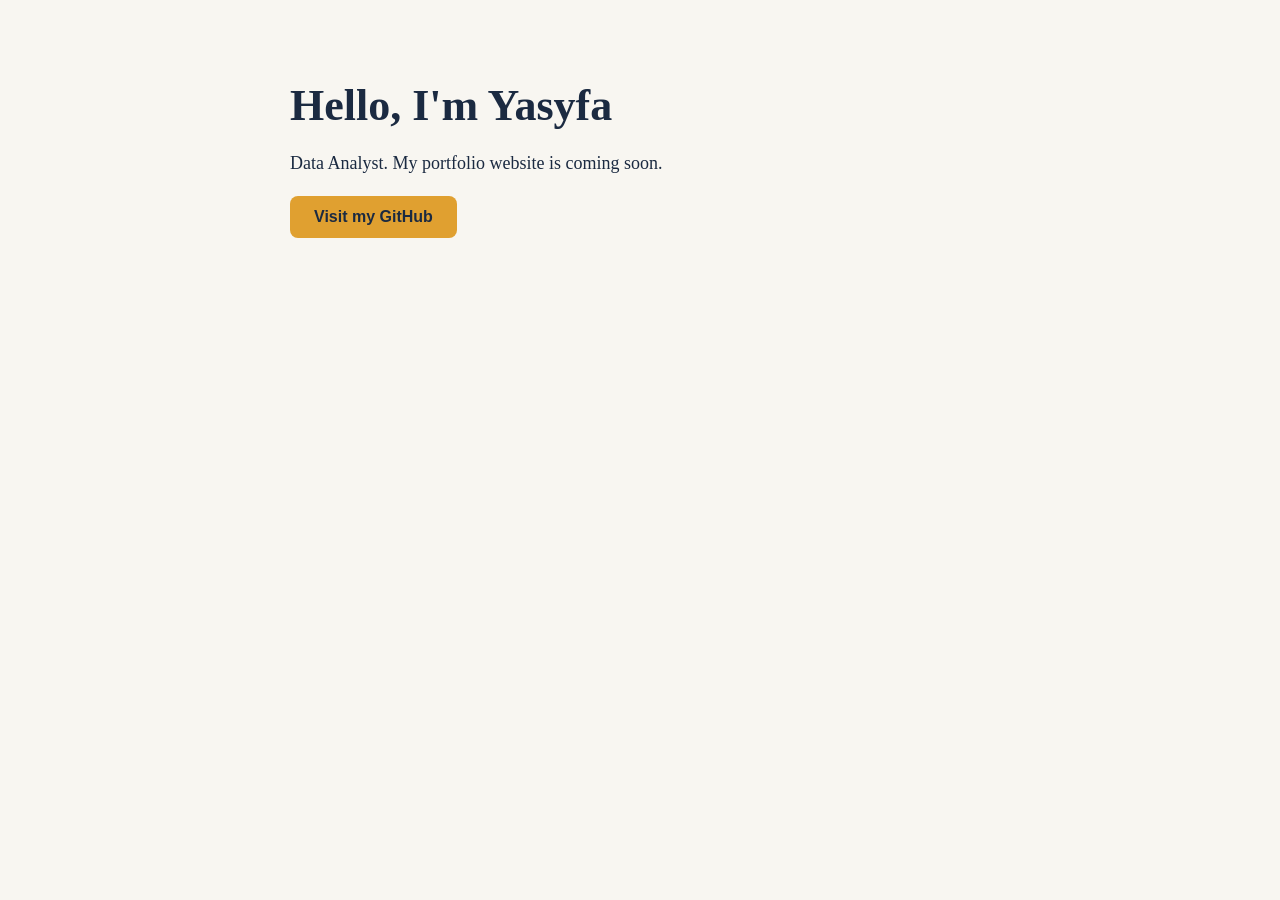
==== index.html @ 82aeed69 "Link style.css to index.html" ====
<!DOCTYPE html>
<html lang="en">
<head>
  <meta charset="UTF-8">
  <meta name="viewport" content="width=device-width, initial-scale=1.0">
  <title>Yasyfa Maisun Majidah | Data Analyst</title>
    <link rel="stylesheet" href="style.css">
</head>
<body>
  <h1>Hello, I'm Yasyfa</h1>
  <p>Data Analyst. My portfolio website is coming soon.</p>
  <a href="https://github.com/yasyfa-maisun">Visit my GitHub</a>
</body>
</html>
---- style.css ----
/* Teks di antara tanda ini adalah komentar: catatan yang tidak dibaca browser */

body {
  background-color: #F8F6F1;   /* latar putih gading */
  color: #1B2A41;              /* teks navy */
  font-family: Georgia, serif; /* jenis huruf sementara */
  max-width: 700px;            /* lebar maksimal isi */
  margin: 80px auto;           /* jarak atas 80px, posisi di tengah */
  padding: 0 24px;             /* jarak kiri-kanan, penting di HP */
}

h1 {
  font-size: 44px;
  margin-bottom: 8px;
}

p {
  font-size: 18px;
  line-height: 1.6;            /* jarak antarbaris agar nyaman dibaca */
}

a {
  display: inline-block;
  background-color: #E0A030;   /* tombol amber */
  color: #1B2A41;
  padding: 12px 24px;
  border-radius: 8px;          /* sudut membulat */
  text-decoration: none;       /* menghapus garis bawah link */
  font-family: Arial, sans-serif;
  font-weight: bold;
}
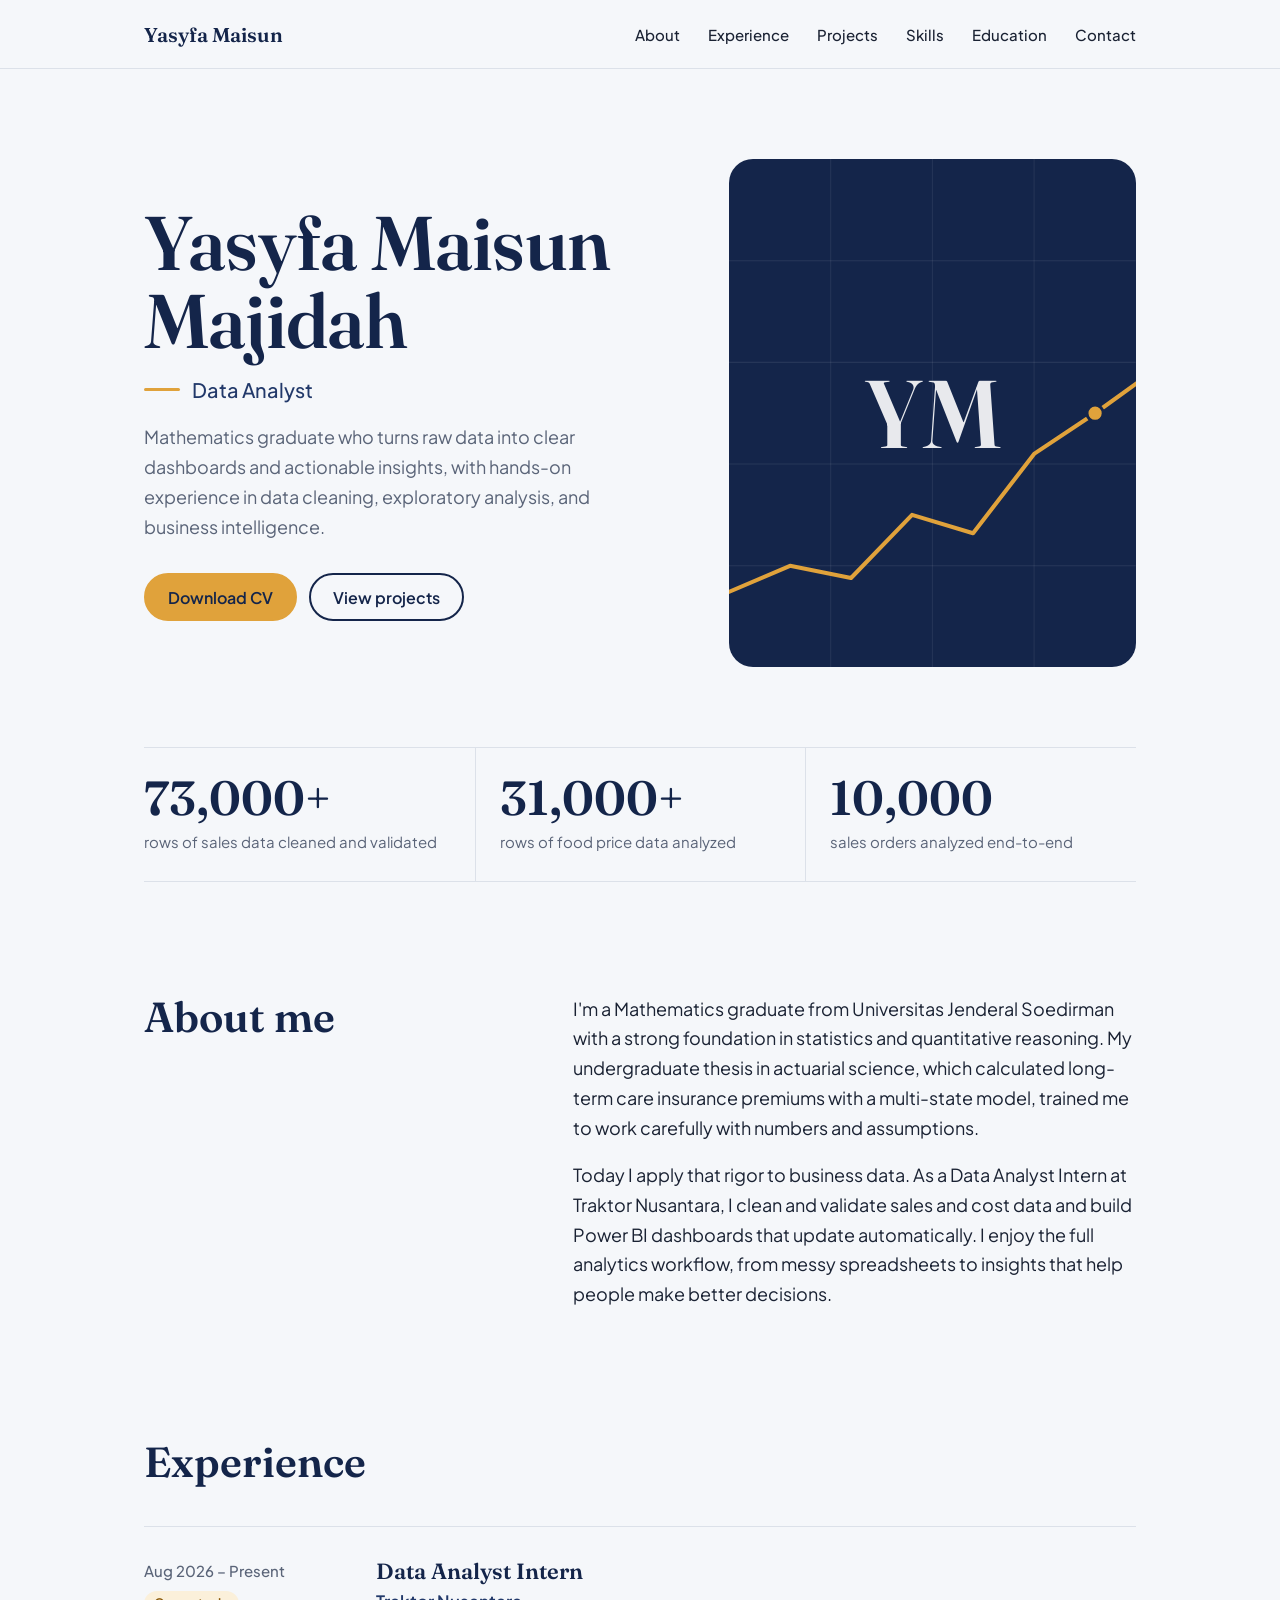
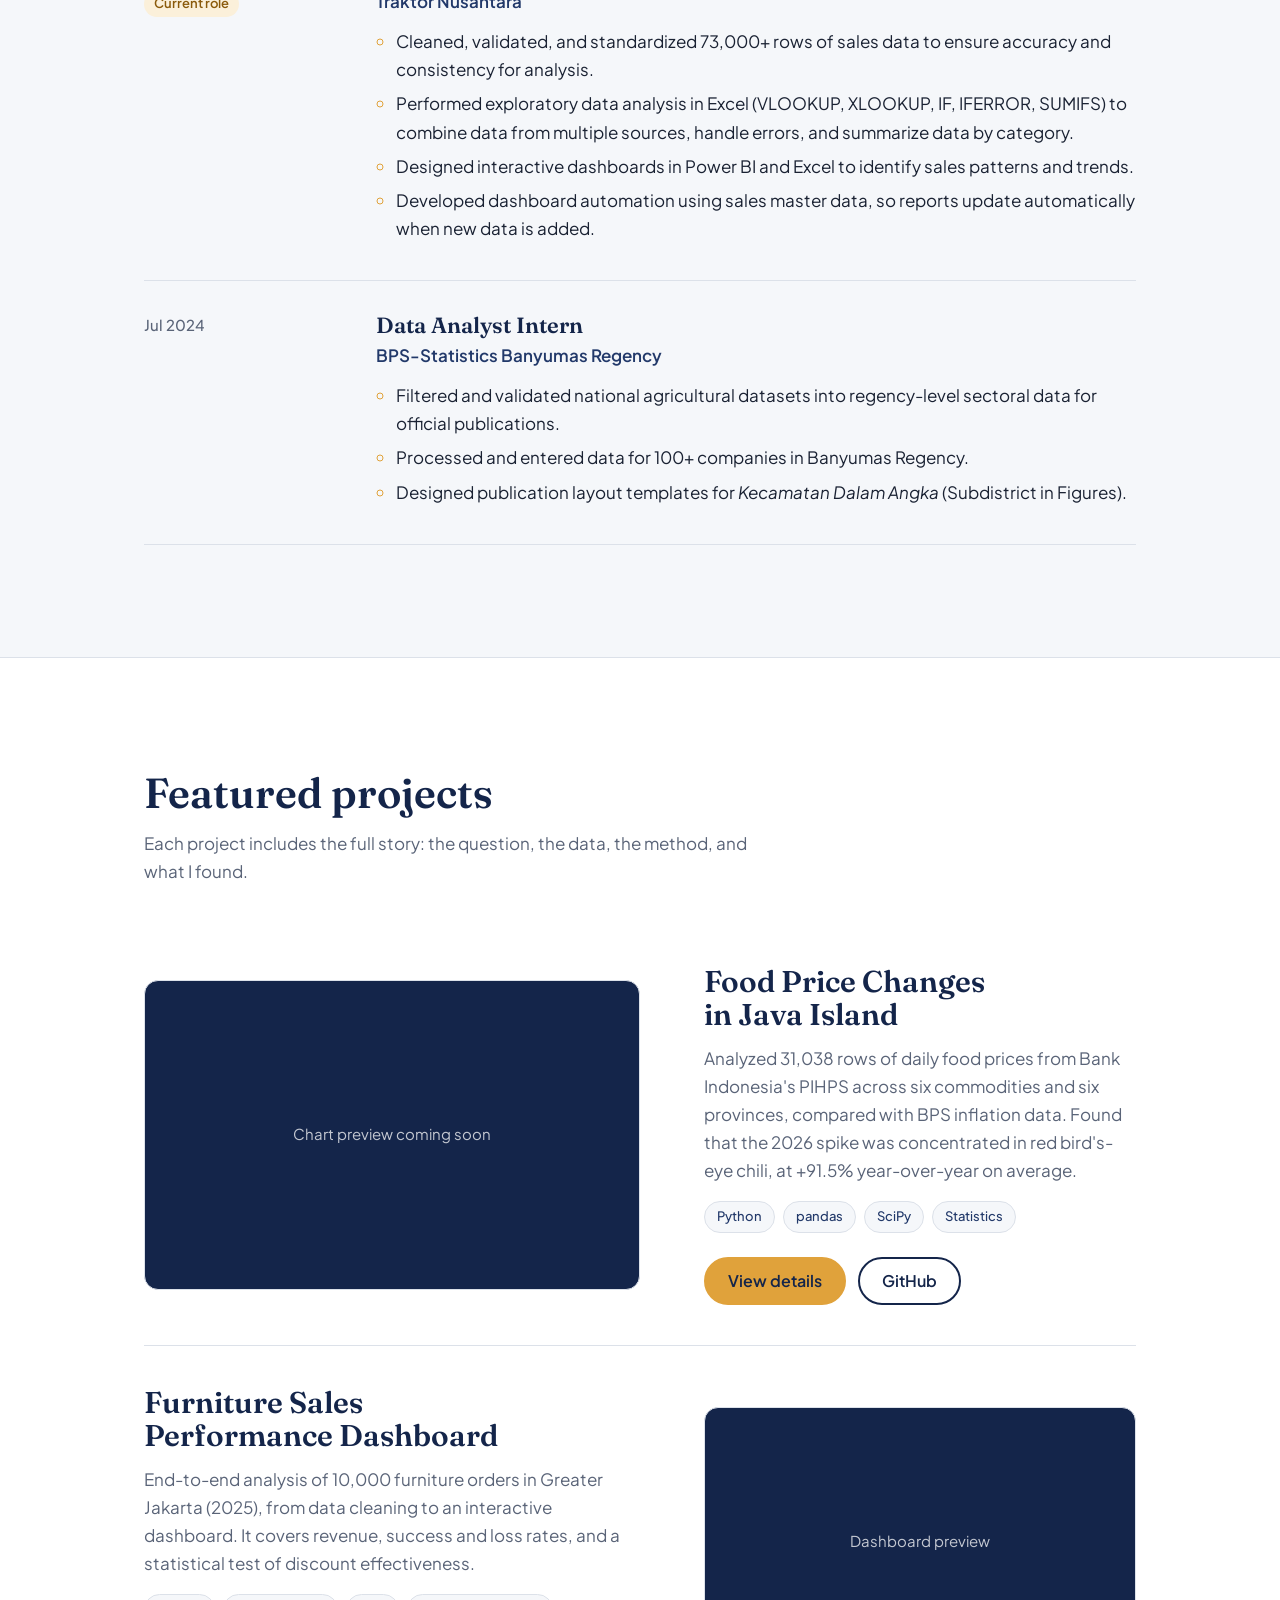
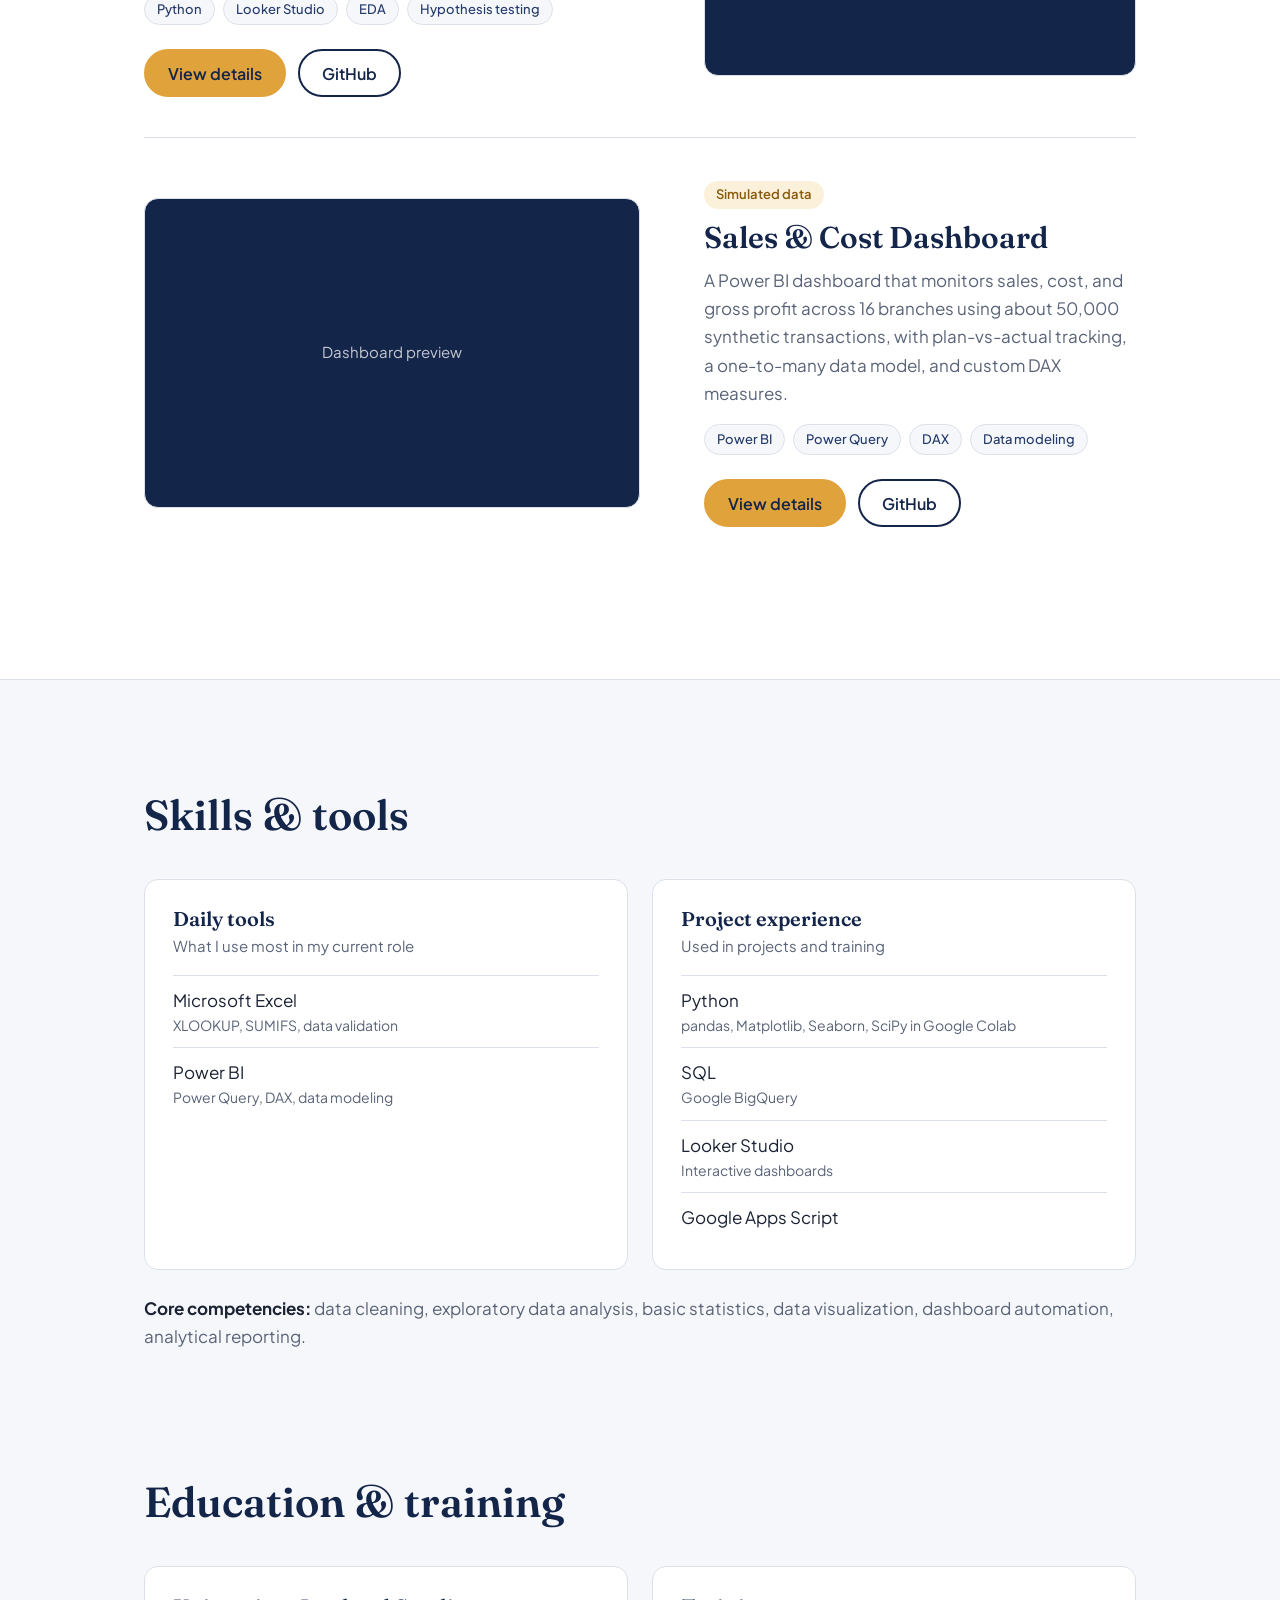
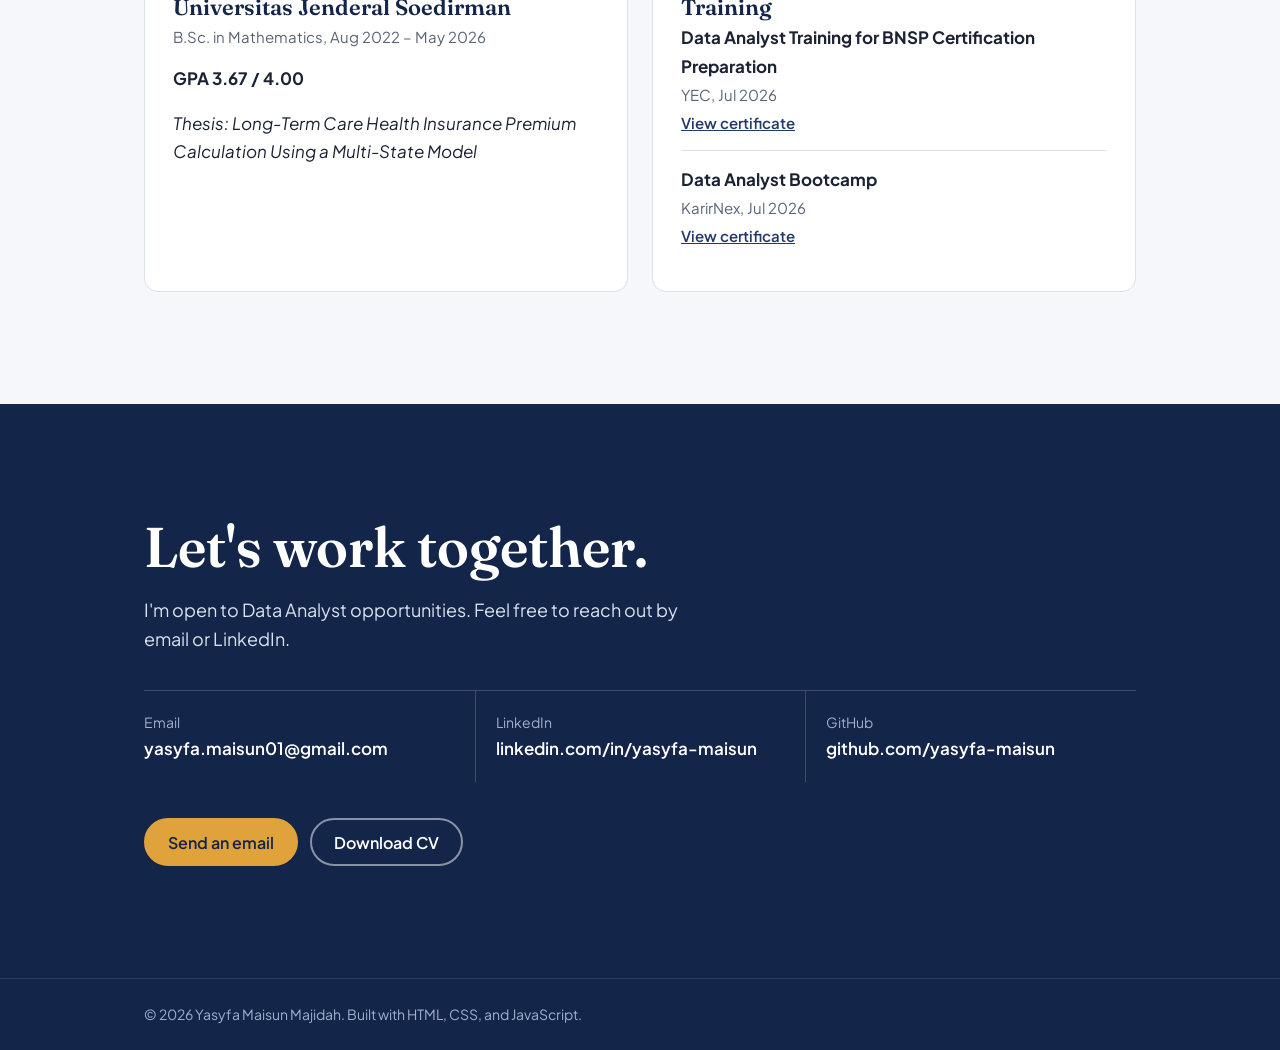
==== commit 5e41c791: "Add files via upload" ====
--- a/index.html
+++ b/index.html
@@ -4,11 +4,260 @@
   <meta charset="UTF-8">
   <meta name="viewport" content="width=device-width, initial-scale=1.0">
   <title>Yasyfa Maisun Majidah | Data Analyst</title>
-    <link rel="stylesheet" href="style.css">
+  <meta name="description" content="Portfolio of Yasyfa Maisun Majidah, a Data Analyst with a Mathematics background. Power BI, Excel, Python, SQL and Looker Studio projects.">
+  <link rel="preconnect" href="https://fonts.googleapis.com">
+  <link rel="preconnect" href="https://fonts.gstatic.com" crossorigin>
+  <link href="https://fonts.googleapis.com/css2?family=Fraunces:opsz,wght@9..144,500;9..144,600&family=Plus+Jakarta+Sans:wght@400;500;600;700&display=swap" rel="stylesheet">
+  <link rel="stylesheet" href="style.css">
 </head>
 <body>
-  <h1>Hello, I'm Yasyfa</h1>
-  <p>Data Analyst. My portfolio website is coming soon.</p>
-  <a href="https://github.com/yasyfa-maisun">Visit my GitHub</a>
+
+  <!-- ===== NAVIGASI ===== -->
+  <header class="nav">
+    <div class="wrap">
+      <a class="brand" href="#top">Yasyfa Maisun</a>
+      <button class="nav-toggle" aria-label="Open menu" aria-expanded="false" aria-controls="menu">
+        <span></span><span></span><span></span>
+      </button>
+      <ul class="nav-links" id="menu">
+        <li><a href="#about">About</a></li>
+        <li><a href="#experience">Experience</a></li>
+        <li><a href="#projects">Projects</a></li>
+        <li><a href="#skills">Skills</a></li>
+        <li><a href="#education">Education</a></li>
+        <li><a href="#contact">Contact</a></li>
+      </ul>
+    </div>
+  </header>
+
+  <main id="top">
+
+    <!-- ===== HERO ===== -->
+    <section class="hero">
+      <div class="wrap">
+        <div class="hero-grid">
+          <div class="hero-text">
+            <h1>Yasyfa Maisun Majidah</h1>
+            <p class="role">Data Analyst</p>
+            <p class="intro">Mathematics graduate who turns raw data into clear dashboards and actionable insights, with hands-on experience in data cleaning, exploratory analysis, and business intelligence.</p>
+            <div class="btn-row">
+              <!-- UBAH: nama file CV harus sama persis dengan file di folder assets -->
+              <a class="btn btn-primary" href="assets/CV_Yasyfa_Maisun_Majidah.pdf" target="_blank" rel="noopener">Download CV</a>
+              <a class="btn btn-ghost" href="#projects">View projects</a>
+            </div>
+          </div>
+
+          <!-- Panel foto. UBAH: taruh fotomu di assets/photo.jpg -->
+          <div class="portrait" id="portrait">
+            <svg class="grid-bg" viewBox="0 0 400 500" preserveAspectRatio="none" aria-hidden="true">
+              <g stroke="rgba(255,255,255,.08)" stroke-width="1">
+                <line x1="0" y1="100" x2="400" y2="100"/><line x1="0" y1="200" x2="400" y2="200"/>
+                <line x1="0" y1="300" x2="400" y2="300"/><line x1="0" y1="400" x2="400" y2="400"/>
+                <line x1="100" y1="0" x2="100" y2="500"/><line x1="200" y1="0" x2="200" y2="500"/>
+                <line x1="300" y1="0" x2="300" y2="500"/>
+              </g>
+            </svg>
+            <span class="monogram" aria-hidden="true">YM</span>
+            <img src="assets/photo.jpg" alt="Portrait of Yasyfa Maisun Majidah">
+            <svg class="chart-line" viewBox="0 0 400 500" preserveAspectRatio="none" aria-hidden="true">
+              <path d="M-10 430 L60 400 L120 412 L180 350 L240 368 L300 290 L360 250 L410 214" fill="none" stroke="#E0A23B" stroke-width="4" stroke-linejoin="round" stroke-linecap="round"/>
+              <circle cx="360" cy="250" r="8" fill="#E0A23B" stroke="#14254A" stroke-width="3"/>
+            </svg>
+          </div>
+        </div>
+
+        <!-- Angka utama -->
+        <div class="stats">
+          <div class="stat"><strong>73,000+</strong><span>rows of sales data cleaned and validated</span></div>
+          <div class="stat"><strong>31,000+</strong><span>rows of food price data analyzed</span></div>
+          <div class="stat"><strong>10,000</strong><span>sales orders analyzed end-to-end</span></div>
+        </div>
+      </div>
+    </section>
+
+    <!-- ===== ABOUT ===== -->
+    <section class="section" id="about">
+      <div class="wrap split">
+        <h2>About me</h2>
+        <div class="about-text">
+          <p>I'm a Mathematics graduate from Universitas Jenderal Soedirman with a strong foundation in statistics and quantitative reasoning. My undergraduate thesis in actuarial science, which calculated long-term care insurance premiums with a multi-state model, trained me to work carefully with numbers and assumptions.</p>
+          <p>Today I apply that rigor to business data. As a Data Analyst Intern at Traktor Nusantara, I clean and validate sales and cost data and build Power BI dashboards that update automatically. I enjoy the full analytics workflow, from messy spreadsheets to insights that help people make better decisions.</p>
+        </div>
+      </div>
+    </section>
+
+    <!-- ===== EXPERIENCE ===== -->
+    <section class="section" id="experience" style="padding-top:0">
+      <div class="wrap">
+        <div class="section-head"><h2>Experience</h2></div>
+        <ol class="timeline">
+          <li class="job">
+            <div class="when">Aug 2026 – Present<br><span class="now">Current role</span></div>
+            <div>
+              <h3>Data Analyst Intern</h3>
+              <p class="org">Traktor Nusantara</p>
+              <ul>
+                <li>Cleaned, validated, and standardized 73,000+ rows of sales data to ensure accuracy and consistency for analysis.</li>
+                <li>Performed exploratory data analysis in Excel (VLOOKUP, XLOOKUP, IF, IFERROR, SUMIFS) to combine data from multiple sources, handle errors, and summarize data by category.</li>
+                <li>Designed interactive dashboards in Power BI and Excel to identify sales patterns and trends.</li>
+                <li>Developed dashboard automation using sales master data, so reports update automatically when new data is added.</li>
+              </ul>
+            </div>
+          </li>
+          <li class="job">
+            <div class="when">Jul 2024</div>
+            <div>
+              <h3>Data Analyst Intern</h3>
+              <p class="org">BPS-Statistics Banyumas Regency</p>
+              <ul>
+                <li>Filtered and validated national agricultural datasets into regency-level sectoral data for official publications.</li>
+                <li>Processed and entered data for 100+ companies in Banyumas Regency.</li>
+                <li>Designed publication layout templates for <em>Kecamatan Dalam Angka</em> (Subdistrict in Figures).</li>
+              </ul>
+            </div>
+          </li>
+        </ol>
+      </div>
+    </section>
+
+    <!-- ===== PROJECTS ===== -->
+    <section class="section projects-band" id="projects">
+      <div class="wrap">
+        <div class="section-head">
+          <h2>Featured projects</h2>
+          <p>Each project includes the full story: the question, the data, the method, and what I found.</p>
+        </div>
+
+        <!-- Proyek 1 -->
+        <article class="project">
+          <!-- UBAH: simpan grafik dari Colab sebagai assets/pangan-chart-1.png -->
+          <a class="shot" href="projects/harga-pangan.html" data-label="Chart preview coming soon">
+            <img src="assets/pangan-chart-1.png" alt="Chart of food price changes in Java Island" loading="lazy">
+          </a>
+          <div>
+            <h3>Food Price Changes in Java Island</h3>
+            <p>Analyzed 31,038 rows of daily food prices from Bank Indonesia's PIHPS across six commodities and six provinces, compared with BPS inflation data. Found that the 2026 spike was concentrated in red bird's-eye chili, at +91.5% year-over-year on average.</p>
+            <ul class="tags"><li>Python</li><li>pandas</li><li>SciPy</li><li>Statistics</li></ul>
+            <div class="btn-row">
+              <a class="btn btn-primary" href="projects/harga-pangan.html">View details</a>
+              <a class="btn btn-ghost" href="https://github.com/yasyfa-maisun/analisis-harga-pangan" target="_blank" rel="noopener">GitHub</a>
+            </div>
+          </div>
+        </article>
+
+        <!-- Proyek 2 -->
+        <article class="project">
+          <a class="shot" href="projects/furniture.html" data-label="Dashboard preview">
+            <img src="https://raw.githubusercontent.com/yasyfa-maisun/furniture-sales-dashboard/main/Furniture_Sales_Dashboard.png" alt="Furniture sales dashboard in Looker Studio" loading="lazy">
+          </a>
+          <div>
+            <h3>Furniture Sales Performance Dashboard</h3>
+            <p>End-to-end analysis of 10,000 furniture orders in Greater Jakarta (2025), from data cleaning to an interactive dashboard. It covers revenue, success and loss rates, and a statistical test of discount effectiveness.</p>
+            <ul class="tags"><li>Python</li><li>Looker Studio</li><li>EDA</li><li>Hypothesis testing</li></ul>
+            <div class="btn-row">
+              <a class="btn btn-primary" href="projects/furniture.html">View details</a>
+              <a class="btn btn-ghost" href="https://github.com/yasyfa-maisun/furniture-sales-dashboard" target="_blank" rel="noopener">GitHub</a>
+            </div>
+          </div>
+        </article>
+
+        <!-- Proyek 3 -->
+        <article class="project">
+          <a class="shot" href="projects/powerbi-sales-cost.html" data-label="Dashboard preview">
+            <img src="https://raw.githubusercontent.com/yasyfa-maisun/powerbi-sales-cost-dashboard/main/Dashboard-Sales-Cost.png" alt="Sales and cost dashboard in Power BI" loading="lazy">
+          </a>
+          <div>
+            <span class="badge">Simulated data</span>
+            <h3>Sales &amp; Cost Dashboard</h3>
+            <p>A Power BI dashboard that monitors sales, cost, and gross profit across 16 branches using about 50,000 synthetic transactions, with plan-vs-actual tracking, a one-to-many data model, and custom DAX measures.</p>
+            <ul class="tags"><li>Power BI</li><li>Power Query</li><li>DAX</li><li>Data modeling</li></ul>
+            <div class="btn-row">
+              <a class="btn btn-primary" href="projects/powerbi-sales-cost.html">View details</a>
+              <a class="btn btn-ghost" href="https://github.com/yasyfa-maisun/powerbi-sales-cost-dashboard" target="_blank" rel="noopener">GitHub</a>
+            </div>
+          </div>
+        </article>
+      </div>
+    </section>
+
+    <!-- ===== SKILLS ===== -->
+    <section class="section" id="skills">
+      <div class="wrap">
+        <div class="section-head"><h2>Skills &amp; tools</h2></div>
+        <div class="skills-grid">
+          <div class="skill-group">
+            <h3>Daily tools</h3>
+            <p class="hint">What I use most in my current role</p>
+            <ul class="skill-list">
+              <li>Microsoft Excel<span>XLOOKUP, SUMIFS, data validation</span></li>
+              <li>Power BI<span>Power Query, DAX, data modeling</span></li>
+            </ul>
+          </div>
+          <div class="skill-group">
+            <h3>Project experience</h3>
+            <p class="hint">Used in projects and training</p>
+            <ul class="skill-list">
+              <li>Python<span>pandas, Matplotlib, Seaborn, SciPy in Google Colab</span></li>
+              <li>SQL<span>Google BigQuery</span></li>
+              <li>Looker Studio<span>Interactive dashboards</span></li>
+              <li>Google Apps Script</li>
+            </ul>
+          </div>
+        </div>
+        <p class="core"><strong>Core competencies:</strong> data cleaning, exploratory data analysis, basic statistics, data visualization, dashboard automation, analytical reporting.</p>
+      </div>
+    </section>
+
+    <!-- ===== EDUCATION ===== -->
+    <section class="section" id="education" style="padding-top:0">
+      <div class="wrap">
+        <div class="section-head"><h2>Education &amp; training</h2></div>
+        <div class="edu">
+          <div class="edu-card">
+            <h3>Universitas Jenderal Soedirman</h3>
+            <p class="meta">B.Sc. in Mathematics, Aug 2022 – May 2026</p>
+            <p><strong>GPA 3.67 / 4.00</strong></p>
+            <p class="thesis">Thesis: Long-Term Care Health Insurance Premium Calculation Using a Multi-State Model</p>
+          </div>
+          <div class="edu-card">
+            <h3>Training</h3>
+            <div class="cert">
+              <strong>Data Analyst Training for BNSP Certification Preparation</strong>
+              <span>YEC, Jul 2026</span><br>
+              <a href="https://drive.google.com/file/d/1APTzsdHQ2amkZT1lokO8OsX64PUAMsH6/view" target="_blank" rel="noopener">View certificate</a>
+            </div>
+            <div class="cert">
+              <strong>Data Analyst Bootcamp</strong>
+              <span>KarirNex, Jul 2026</span><br>
+              <a href="https://drive.google.com/file/d/1Qld9h3552ZGeGXqREdQhIK-iz0-v1H4y/view" target="_blank" rel="noopener">View certificate</a>
+            </div>
+          </div>
+        </div>
+      </div>
+    </section>
+
+    <!-- ===== CONTACT ===== -->
+    <section class="section contact" id="contact">
+      <div class="wrap">
+        <h2>Let's work together.</h2>
+        <p class="lead">I'm open to Data Analyst opportunities. Feel free to reach out by email or LinkedIn.</p>
+        <ul class="contact-list">
+          <li><span>Email</span><a href="mailto:yasyfa.maisun01@gmail.com">yasyfa.maisun01@gmail.com</a></li>
+          <li><span>LinkedIn</span><a href="https://www.linkedin.com/in/yasyfa-maisun" target="_blank" rel="noopener">linkedin.com/in/yasyfa-maisun</a></li>
+          <li><span>GitHub</span><a href="https://github.com/yasyfa-maisun" target="_blank" rel="noopener">github.com/yasyfa-maisun</a></li>
+        </ul>
+        <div class="btn-row">
+          <a class="btn btn-primary" href="mailto:yasyfa.maisun01@gmail.com">Send an email</a>
+          <a class="btn btn-ghost" href="assets/CV_Yasyfa_Maisun_Majidah.pdf" target="_blank" rel="noopener">Download CV</a>
+        </div>
+      </div>
+    </section>
+  </main>
+
+  <footer class="footer">
+    <div class="wrap">© <span id="year">2026</span> Yasyfa Maisun Majidah. Built with HTML, CSS, and JavaScript.</div>
+  </footer>
+
+  <script src="script.js"></script>
 </body>
 </html>
--- a/style.css
+++ b/style.css
@@ -1,31 +1,265 @@
-/* Teks di antara tanda ini adalah komentar: catatan yang tidak dibaca browser */
-
+/* =========================================================
+   style.css — Tampilan seluruh website (dipakai semua halaman)
+   VOICE   : tenang, rapi, profesional — seperti laporan analis yang baik
+   IDEA    : buku catatan analis; garis grafik amber sebagai benang merah
+   COLOUR  : navy (utama), putih kebiruan (latar), amber (aksen tunggal)
+   TYPE    : Fraunces (judul) + Plus Jakarta Sans (isi)
+   LAYOUT  : rata kiri, lebar maksimal 1120px, satu kolom di HP
+   ========================================================= */
+
+/* ---------- 1. Variabel warna & ukuran (ubah di sini untuk ganti tema) ---------- */
+:root {
+  --paper: #F5F7FA;      /* latar utama */
+  --white: #FFFFFF;
+  --navy: #14254A;       /* warna utama */
+  --navy-2: #22396A;
+  --ink: #1A2233;        /* teks utama */
+  --muted: #5A6478;      /* teks sekunder */
+  --line: #DCE1E9;       /* garis tipis */
+  --amber: #E0A23B;      /* aksen */
+  --amber-soft: #FBF0DA;
+  --radius: 14px;
+  --max: 1120px;
+  --serif: "Fraunces", Georgia, serif;
+  --sans: "Plus Jakarta Sans", "Segoe UI", Arial, sans-serif;
+}
+
+/* ---------- 2. Dasar ---------- */
+* { box-sizing: border-box; min-width: 0; }
+html { scroll-behavior: smooth; scroll-padding-top: 80px; }
 body {
-  background-color: #F8F6F1;   /* latar putih gading */
-  color: #1B2A41;              /* teks navy */
-  font-family: Georgia, serif; /* jenis huruf sementara */
-  max-width: 700px;            /* lebar maksimal isi */
-  margin: 80px auto;           /* jarak atas 80px, posisi di tengah */
-  padding: 0 24px;             /* jarak kiri-kanan, penting di HP */
-}
-
-h1 {
-  font-size: 44px;
-  margin-bottom: 8px;
-}
-
-p {
-  font-size: 18px;
-  line-height: 1.6;            /* jarak antarbaris agar nyaman dibaca */
-}
-
-a {
-  display: inline-block;
-  background-color: #E0A030;   /* tombol amber */
-  color: #1B2A41;
-  padding: 12px 24px;
-  border-radius: 8px;          /* sudut membulat */
-  text-decoration: none;       /* menghapus garis bawah link */
-  font-family: Arial, sans-serif;
-  font-weight: bold;
-}  
+  margin: 0;
+  background: var(--paper);
+  color: var(--ink);
+  font: 17px/1.65 var(--sans);
+  overflow-x: clip;
+}
+img { max-width: 100%; display: block; }
+a { color: var(--navy-2); }
+a:focus-visible, button:focus-visible { outline: 3px solid var(--amber); outline-offset: 3px; border-radius: 6px; }
+h1, h2, h3 { font-family: var(--serif); color: var(--navy); line-height: 1.12; font-weight: 600; margin: 0; text-wrap: balance; }
+h2 { font-size: clamp(30px, 4vw, 42px); }
+h3 { font-size: 22px; }
+p { margin: 0 0 1em; }
+.wrap { max-width: var(--max); margin: 0 auto; padding: 0 max(5vw, 20px); }
+.section { padding: clamp(64px, 9vw, 112px) 0; }
+.section-head { margin-bottom: 40px; max-width: 640px; }
+.section-head p { color: var(--muted); margin-top: 12px; }
+
+/* ---------- 3. Tombol ---------- */
+.btn {
+  display: inline-flex; align-items: center; gap: 8px;
+  min-height: 48px; padding: 0 22px;
+  border-radius: 999px; border: 2px solid var(--navy);
+  font: 600 16px var(--sans); text-decoration: none;
+  transition: background .2s, color .2s;
+}
+.btn-primary { background: var(--amber); border-color: var(--amber); color: var(--navy); }
+.btn-primary:hover { background: #CF9029; border-color: #CF9029; }
+.btn-ghost { background: transparent; color: var(--navy); }
+.btn-ghost:hover { background: var(--navy); color: var(--white); }
+.btn-row { display: flex; flex-wrap: wrap; gap: 12px; }
+
+/* ---------- 4. Navigasi atas ---------- */
+.nav {
+  position: sticky; top: 0; z-index: 50;
+  background: rgba(245, 247, 250, .92);
+  backdrop-filter: blur(8px);
+  border-bottom: 1px solid var(--line);
+}
+.nav .wrap { display: flex; align-items: center; justify-content: space-between; height: 68px; }
+.brand { font: 600 20px var(--serif); color: var(--navy); text-decoration: none; }
+.nav-links { display: flex; gap: 28px; list-style: none; margin: 0; padding: 0; }
+.nav-links a { color: var(--ink); text-decoration: none; font-weight: 500; font-size: 15px; }
+.nav-links a:hover { color: var(--navy-2); text-decoration: underline; text-decoration-color: var(--amber); text-underline-offset: 6px; }
+.nav-toggle { display: none; background: none; border: 0; width: 44px; height: 44px; cursor: pointer; }
+.nav-toggle span { display: block; width: 22px; height: 2px; background: var(--navy); margin: 5px auto; transition: transform .2s, opacity .2s; }
+
+/* ---------- 5. Hero ---------- */
+.hero { padding: clamp(48px, 7vw, 96px) 0 0; }
+.hero-grid { display: grid; grid-template-columns: minmax(0, 1.25fr) minmax(0, 1fr); gap: clamp(32px, 6vw, 80px); align-items: center; }
+.hero h1 { font-size: clamp(44px, 6.4vw, 76px); line-height: 1.02; letter-spacing: -0.01em; }
+.hero .role { font: 500 20px var(--sans); color: var(--navy-2); margin: 18px 0 20px; display: flex; align-items: center; gap: 12px; }
+.hero .role::before { content: ""; width: 36px; height: 3px; background: var(--amber); border-radius: 2px; }
+.hero .intro { font-size: 18px; color: var(--muted); max-width: 34em; margin-bottom: 32px; }
+
+/* Panel foto dengan grafik garis — elemen khas website ini */
+.portrait {
+  position: relative; aspect-ratio: 4 / 5;
+  background: var(--navy); border-radius: 24px; overflow: hidden;
+}
+.portrait .grid-bg { position: absolute; inset: 0; width: 100%; height: 100%; }
+.portrait img {
+  position: absolute; inset: 8% 10% 0; width: 80%; height: 92%;
+  object-fit: cover; object-position: top; border-radius: 16px 16px 0 0;
+}
+.portrait .monogram {
+  position: absolute; inset: 0; display: grid; place-items: center;
+  font: 600 96px var(--serif); color: rgba(255,255,255,.9);
+}
+.portrait.has-photo .monogram { display: none; }
+.portrait .chart-line { position: absolute; inset: 0; width: 100%; height: 100%; pointer-events: none; }
+
+/* Baris angka */
+.stats {
+  display: grid; grid-template-columns: repeat(3, minmax(0, 1fr));
+  margin-top: clamp(48px, 7vw, 80px);
+  border-top: 1px solid var(--line); border-bottom: 1px solid var(--line);
+}
+.stat { padding: 26px 24px 26px 0; }
+.stat + .stat { padding-left: 24px; border-left: 1px solid var(--line); }
+.stat strong { display: block; font: 600 clamp(34px, 4.4vw, 48px)/1 var(--serif); color: var(--navy); font-variant-numeric: lining-nums; }
+.stat span { display: block; color: var(--muted); font-size: 15px; margin-top: 8px; }
+
+/* Animasi masuk hero (satu kali saja) */
+@media (prefers-reduced-motion: no-preference) {
+  .hero-text > * { animation: rise .7s ease both; }
+  .hero-text > *:nth-child(2) { animation-delay: .08s; }
+  .hero-text > *:nth-child(3) { animation-delay: .16s; }
+  .hero-text > *:nth-child(4) { animation-delay: .24s; }
+  .chart-line path { stroke-dasharray: 900; stroke-dashoffset: 900; animation: draw 1.8s .3s ease forwards; }
+}
+@keyframes rise { from { opacity: 0; transform: translateY(14px); } to { opacity: 1; transform: none; } }
+@keyframes draw { to { stroke-dashoffset: 0; } }
+
+/* ---------- 6. About ---------- */
+.split { display: grid; grid-template-columns: minmax(0, 1fr) minmax(0, 1.6fr); gap: clamp(24px, 6vw, 80px); }
+.about-text p { font-size: 18px; }
+
+/* ---------- 7. Experience (timeline) ---------- */
+.timeline { list-style: none; margin: 0; padding: 0; }
+.job { display: grid; grid-template-columns: 200px minmax(0, 1fr); gap: 32px; padding: 32px 0; border-top: 1px solid var(--line); }
+.job:last-child { border-bottom: 1px solid var(--line); }
+.job .when { color: var(--muted); font-size: 15px; font-weight: 500; }
+.job .now { display: inline-block; margin-top: 8px; background: var(--amber-soft); color: #8A5A0B; font-size: 13px; font-weight: 600; padding: 2px 10px; border-radius: 999px; }
+.job h3 { margin-bottom: 4px; }
+.job .org { color: var(--navy-2); font-weight: 600; margin-bottom: 12px; }
+.job ul { margin: 0; padding-left: 20px; }
+.job li { margin-bottom: 6px; }
+.job li::marker { color: var(--amber); }
+
+/* ---------- 8. Projects ---------- */
+.projects-band { background: var(--white); border-top: 1px solid var(--line); border-bottom: 1px solid var(--line); }
+.project { display: grid; grid-template-columns: minmax(0, 1.15fr) minmax(0, 1fr); gap: clamp(28px, 5vw, 64px); align-items: center; padding: 40px 0; }
+.project + .project { border-top: 1px solid var(--line); }
+.project:nth-of-type(even) .shot { order: 2; }
+.shot {
+  position: relative; display: block; aspect-ratio: 16 / 10;
+  border-radius: var(--radius); overflow: hidden;
+  background: var(--navy); border: 1px solid var(--line);
+}
+.shot img { width: 100%; height: 100%; object-fit: cover; object-position: top; transition: transform .4s ease; }
+.shot:hover img { transform: scale(1.03); }
+.shot.missing img { display: none; }
+.shot.missing::after {
+  content: attr(data-label); position: absolute; inset: 0; display: grid; place-items: center;
+  padding: 24px; text-align: center; color: rgba(255,255,255,.75); font-size: 15px;
+}
+.project h3 { font-size: clamp(24px, 2.6vw, 30px); margin-bottom: 12px; }
+.project p { color: var(--muted); }
+.badge { display: inline-block; background: var(--amber-soft); color: #8A5A0B; font-size: 13px; font-weight: 600; padding: 3px 12px; border-radius: 999px; margin-bottom: 12px; }
+.tags { display: flex; flex-wrap: wrap; gap: 8px; list-style: none; padding: 0; margin: 0 0 24px; }
+.tags li { font-size: 13px; font-weight: 500; color: var(--navy-2); background: var(--paper); border: 1px solid var(--line); padding: 4px 12px; border-radius: 999px; }
+
+/* ---------- 9. Skills ---------- */
+.skills-grid { display: grid; grid-template-columns: repeat(2, minmax(0, 1fr)); gap: 24px; }
+.skill-group { background: var(--white); border: 1px solid var(--line); border-radius: var(--radius); padding: 28px; }
+.skill-group h3 { font-size: 20px; margin-bottom: 4px; }
+.skill-group .hint { color: var(--muted); font-size: 15px; margin-bottom: 16px; }
+.skill-list { list-style: none; padding: 0; margin: 0; }
+.skill-list li { padding: 10px 0; border-top: 1px solid var(--line); }
+.skill-list li span { display: block; color: var(--muted); font-size: 14px; }
+.core { margin-top: 24px; color: var(--muted); }
+.core strong { color: var(--ink); }
+
+/* ---------- 10. Education ---------- */
+.edu { display: grid; grid-template-columns: minmax(0, 1fr) minmax(0, 1fr); gap: 24px; }
+.edu-card { background: var(--white); border: 1px solid var(--line); border-radius: var(--radius); padding: 28px; }
+.edu-card .meta { color: var(--muted); font-size: 15px; margin: 6px 0 14px; }
+.edu-card .thesis { font-style: italic; }
+.cert { padding: 14px 0; border-top: 1px solid var(--line); }
+.cert:first-of-type { border-top: 0; padding-top: 4px; }
+.cert strong { display: block; }
+.cert span { color: var(--muted); font-size: 15px; }
+.cert a { font-size: 15px; font-weight: 600; }
+
+/* ---------- 11. Contact ---------- */
+.contact { background: var(--navy); color: #D9E0EE; }
+.contact h2 { color: var(--white); font-size: clamp(36px, 5vw, 56px); }
+.contact .lead { font-size: 18px; max-width: 32em; margin: 16px 0 36px; }
+.contact-list { list-style: none; padding: 0; margin: 0 0 36px; display: grid; grid-template-columns: repeat(3, minmax(0, 1fr)); border-top: 1px solid rgba(255,255,255,.18); }
+.contact-list li { padding: 20px 20px 20px 0; }
+.contact-list li + li { padding-left: 20px; border-left: 1px solid rgba(255,255,255,.18); }
+.contact-list span { display: block; font-size: 14px; color: #9FB0CF; }
+.contact-list a { color: var(--white); font-weight: 600; text-decoration: none; overflow-wrap: anywhere; }
+.contact-list a:hover { color: var(--amber); }
+.contact .btn-ghost { color: var(--white); border-color: rgba(255,255,255,.5); }
+.contact .btn-ghost:hover { background: var(--white); color: var(--navy); }
+.footer { background: var(--navy); color: #9FB0CF; font-size: 14px; border-top: 1px solid rgba(255,255,255,.12); padding: 24px 0; }
+
+/* ---------- 12. Halaman detail proyek ---------- */
+.detail-hero { padding: 48px 0 32px; }
+.back { display: inline-block; margin-bottom: 28px; font-weight: 600; text-decoration: none; }
+.back:hover { text-decoration: underline; }
+.detail-hero h1 { font-size: clamp(36px, 5vw, 58px); max-width: 16em; }
+.detail-hero .lead { font-size: 19px; color: var(--muted); max-width: 40em; margin: 18px 0 24px; }
+.facts { display: grid; grid-template-columns: repeat(3, minmax(0, 1fr)); margin: 32px 0 0; border-top: 1px solid var(--line); border-bottom: 1px solid var(--line); }
+.facts div { padding: 18px 18px 18px 0; }
+.facts div + div { padding-left: 18px; border-left: 1px solid var(--line); }
+.facts dt { font-size: 14px; color: var(--muted); }
+.facts dd { margin: 4px 0 0; font-weight: 600; }
+.figure { margin: 40px 0; }
+.figure .shot { aspect-ratio: auto; min-height: 260px; }
+.figure .shot img { height: auto; object-fit: contain; }
+.figure figcaption { color: var(--muted); font-size: 14px; margin-top: 10px; }
+.embed { position: relative; aspect-ratio: 16 / 10; border-radius: var(--radius); overflow: hidden; border: 1px solid var(--line); background: var(--white); }
+.embed iframe { position: absolute; inset: 0; width: 100%; height: 100%; border: 0; }
+.body-grid { display: grid; grid-template-columns: 220px minmax(0, 1fr); gap: clamp(24px, 5vw, 64px); padding: 40px 0; border-top: 1px solid var(--line); }
+.body-grid h2 { font-size: 26px; }
+.body-grid ul, .body-grid ol { margin: 0; padding-left: 22px; }
+.body-grid li { margin-bottom: 10px; }
+.body-grid li::marker { color: var(--amber); font-weight: 700; }
+.metrics { display: grid; grid-template-columns: repeat(4, minmax(0, 1fr)); gap: 16px; margin: 0 0 8px; }
+.metric { background: var(--white); border: 1px solid var(--line); border-radius: var(--radius); padding: 18px; }
+.metric strong { display: block; font: 600 28px/1.1 var(--serif); color: var(--navy); }
+.metric span { color: var(--muted); font-size: 14px; }
+.table-wrap { overflow-x: auto; }
+table { width: 100%; border-collapse: collapse; background: var(--white); border-radius: var(--radius); overflow: hidden; font-size: 15px; }
+th, td { padding: 12px 16px; border-bottom: 1px solid var(--line); text-align: left; }
+th { background: var(--navy); color: var(--white); font-weight: 600; }
+td.num, th.num { text-align: right; white-space: nowrap; font-variant-numeric: tabular-nums; }
+tr.hl td { background: var(--amber-soft); font-weight: 600; }
+.note { background: var(--amber-soft); border-radius: var(--radius); padding: 18px 22px; color: #5C4310; }
+.next { padding: 48px 0 80px; border-top: 1px solid var(--line); }
+.next span { color: var(--muted); font-size: 15px; display: block; margin-bottom: 6px; }
+.next a { font: 600 clamp(24px, 3vw, 32px) var(--serif); color: var(--navy); text-decoration: none; }
+.next a:hover { text-decoration: underline; text-decoration-color: var(--amber); }
+
+/* ---------- 13. Tampilan tablet & HP ---------- */
+@media (max-width: 900px) {
+  .nav-toggle { display: block; }
+  .nav-links {
+    position: absolute; top: 68px; left: 0; right: 0;
+    flex-direction: column; gap: 0; background: var(--paper);
+    border-bottom: 1px solid var(--line); padding: 8px max(5vw, 20px) 16px;
+    display: none;
+  }
+  .nav-links.open { display: flex; }
+  .nav-links a { display: block; padding: 12px 0; font-size: 17px; }
+  .nav-toggle[aria-expanded="true"] span:nth-child(1) { transform: translateY(7px) rotate(45deg); }
+  .nav-toggle[aria-expanded="true"] span:nth-child(2) { opacity: 0; }
+  .nav-toggle[aria-expanded="true"] span:nth-child(3) { transform: translateY(-7px) rotate(-45deg); }
+  .hero-grid, .split, .project, .edu, .skills-grid, .body-grid { grid-template-columns: minmax(0, 1fr); }
+  .project:nth-of-type(even) .shot { order: 0; }
+  .portrait { max-width: 380px; }
+  .job { grid-template-columns: minmax(0, 1fr); gap: 8px; }
+  .metrics { grid-template-columns: repeat(2, minmax(0, 1fr)); }
+}
+@media (max-width: 600px) {
+  body { font-size: 16px; }
+  .stats, .contact-list, .facts { grid-template-columns: minmax(0, 1fr); }
+  .stat, .stat + .stat, .contact-list li, .contact-list li + li, .facts div, .facts div + div { padding: 16px 0; border-left: 0; }
+  .stat + .stat, .contact-list li + li, .facts div + div { border-top: 1px solid var(--line); }
+  .contact-list li + li { border-top-color: rgba(255,255,255,.18); }
+  .btn { width: 100%; justify-content: center; }
+}
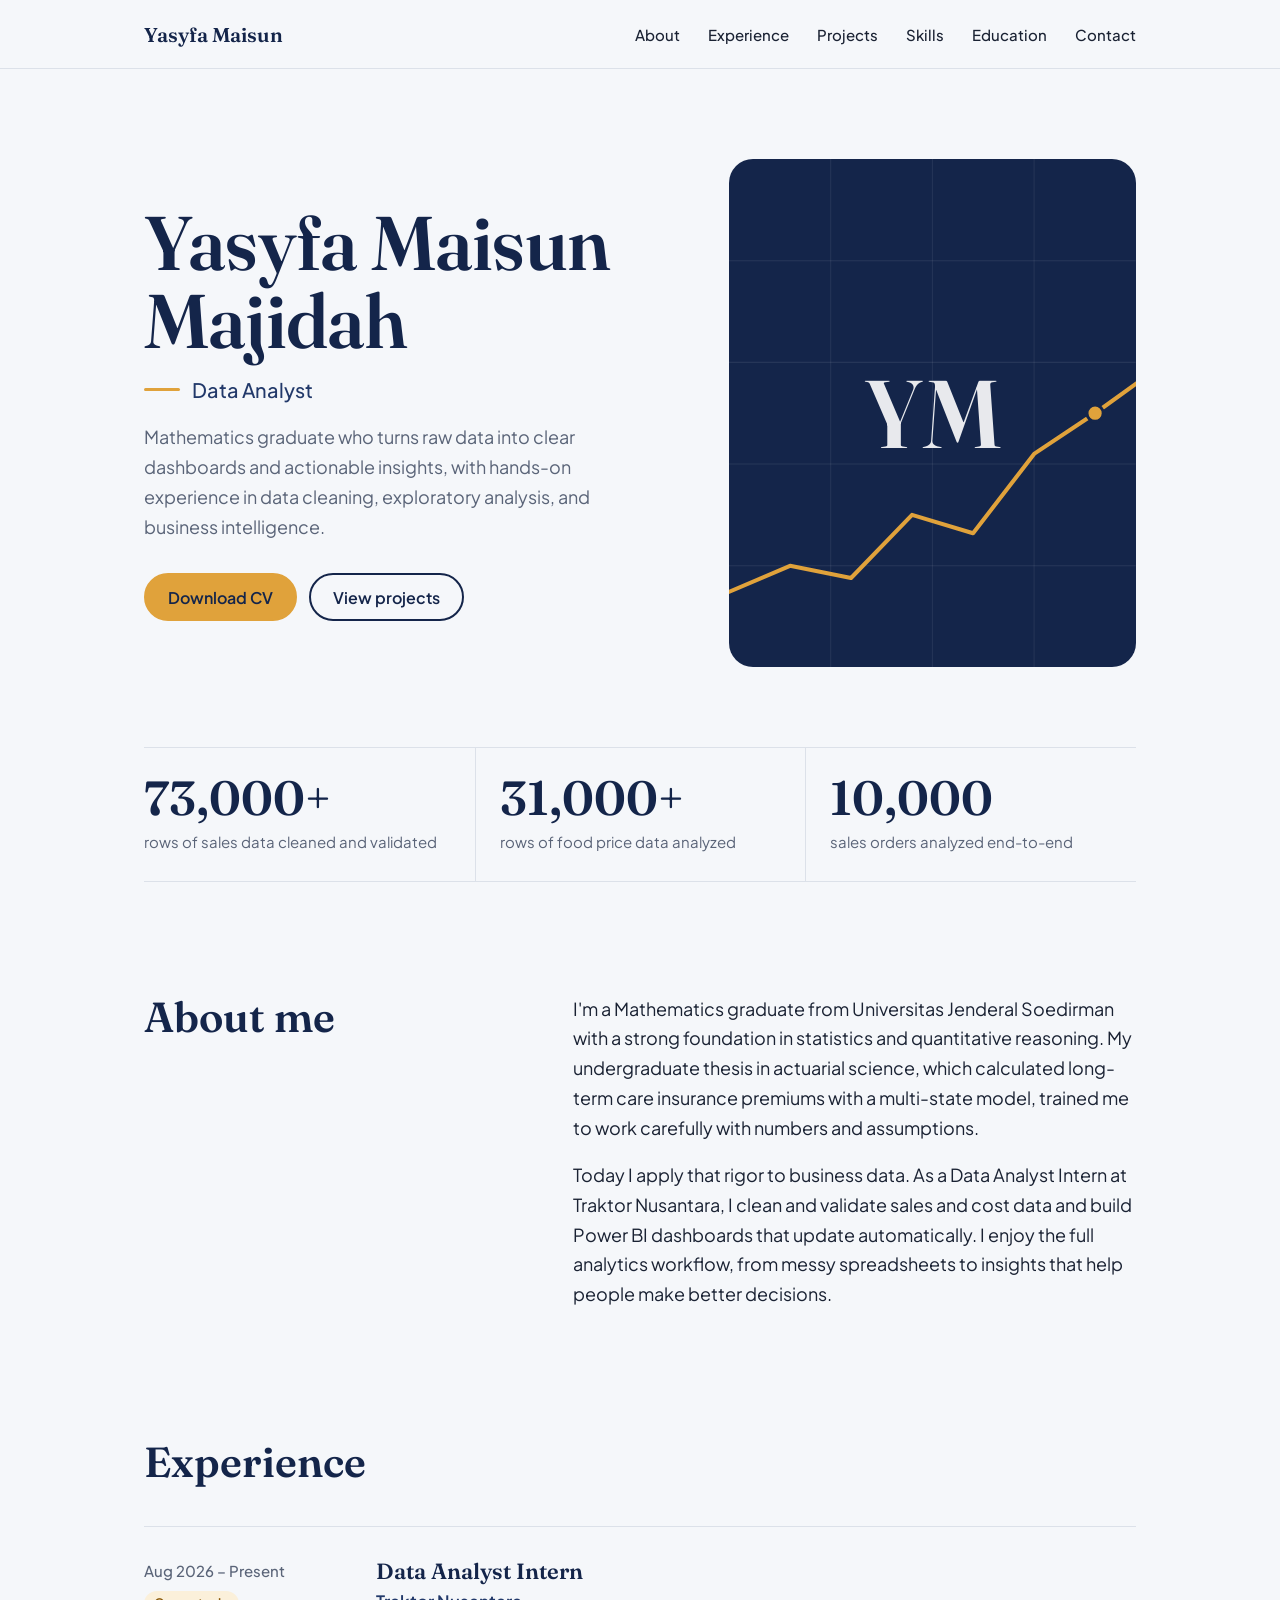
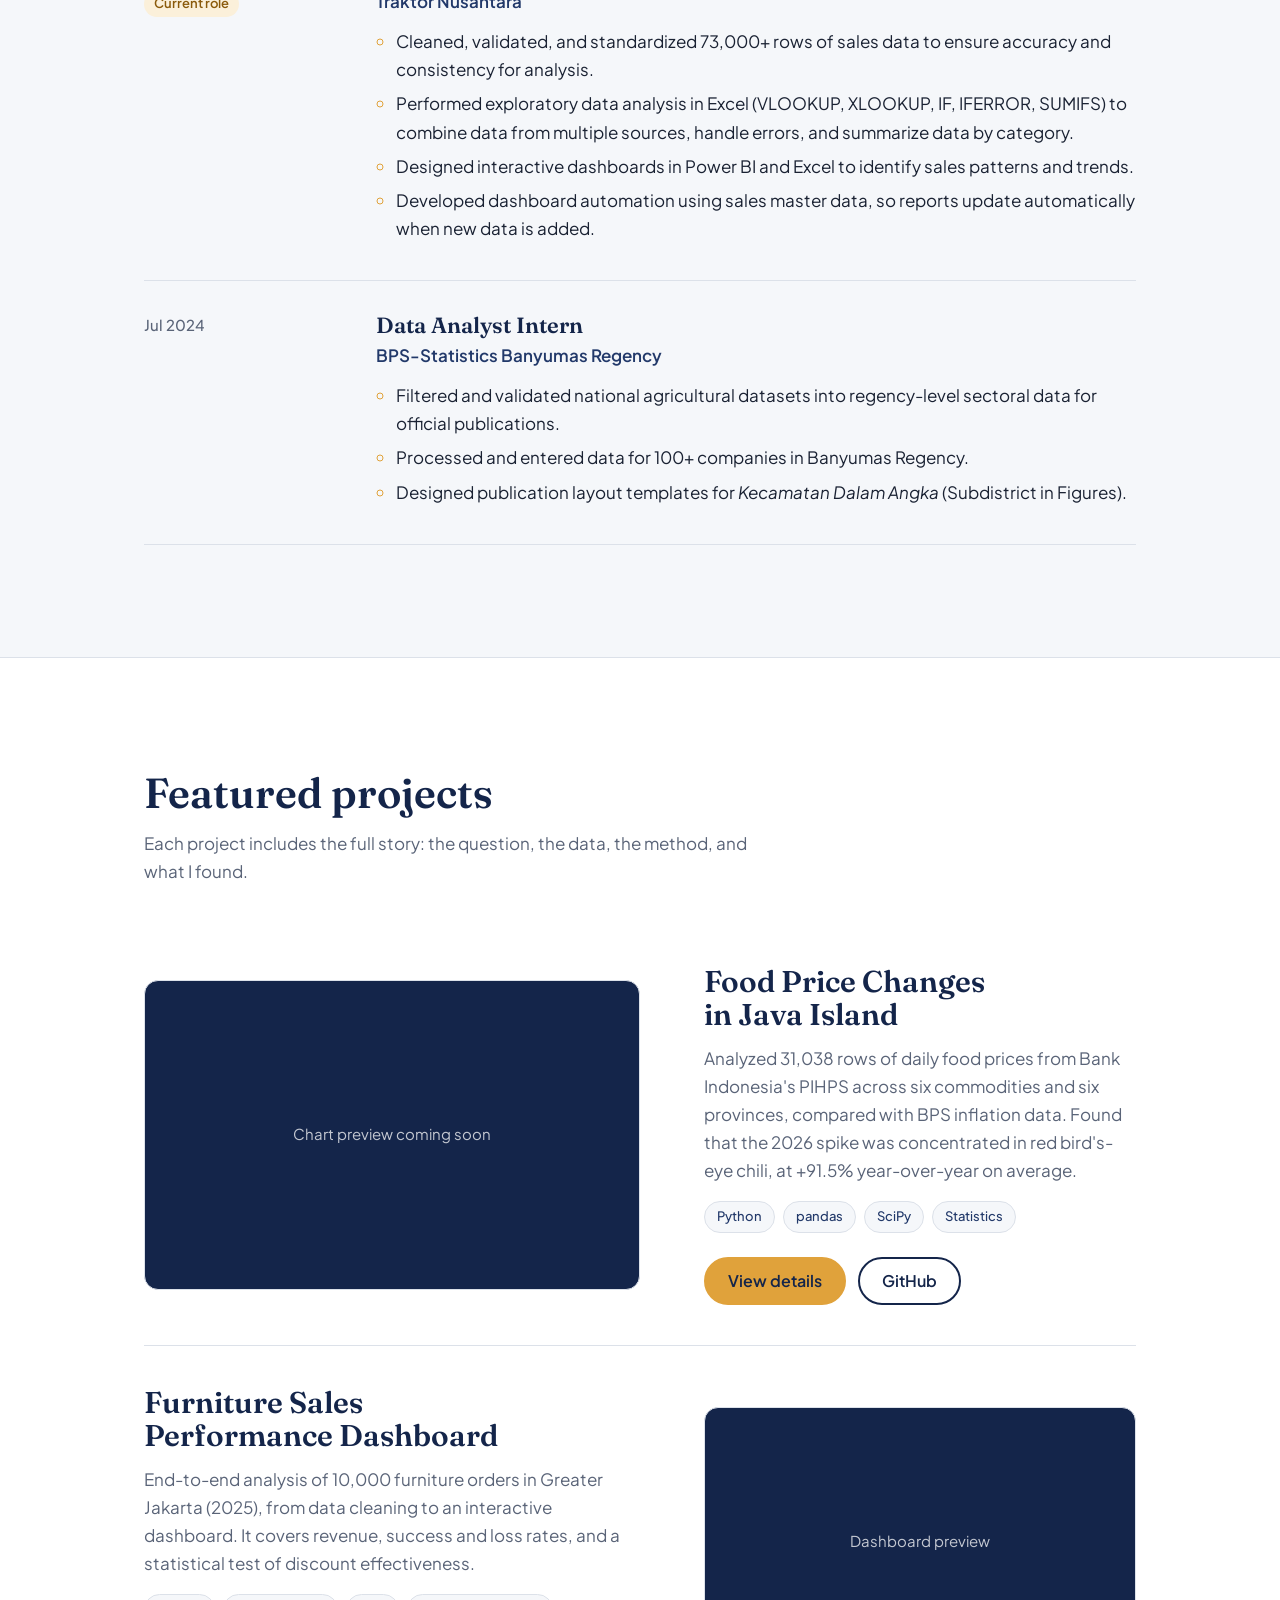
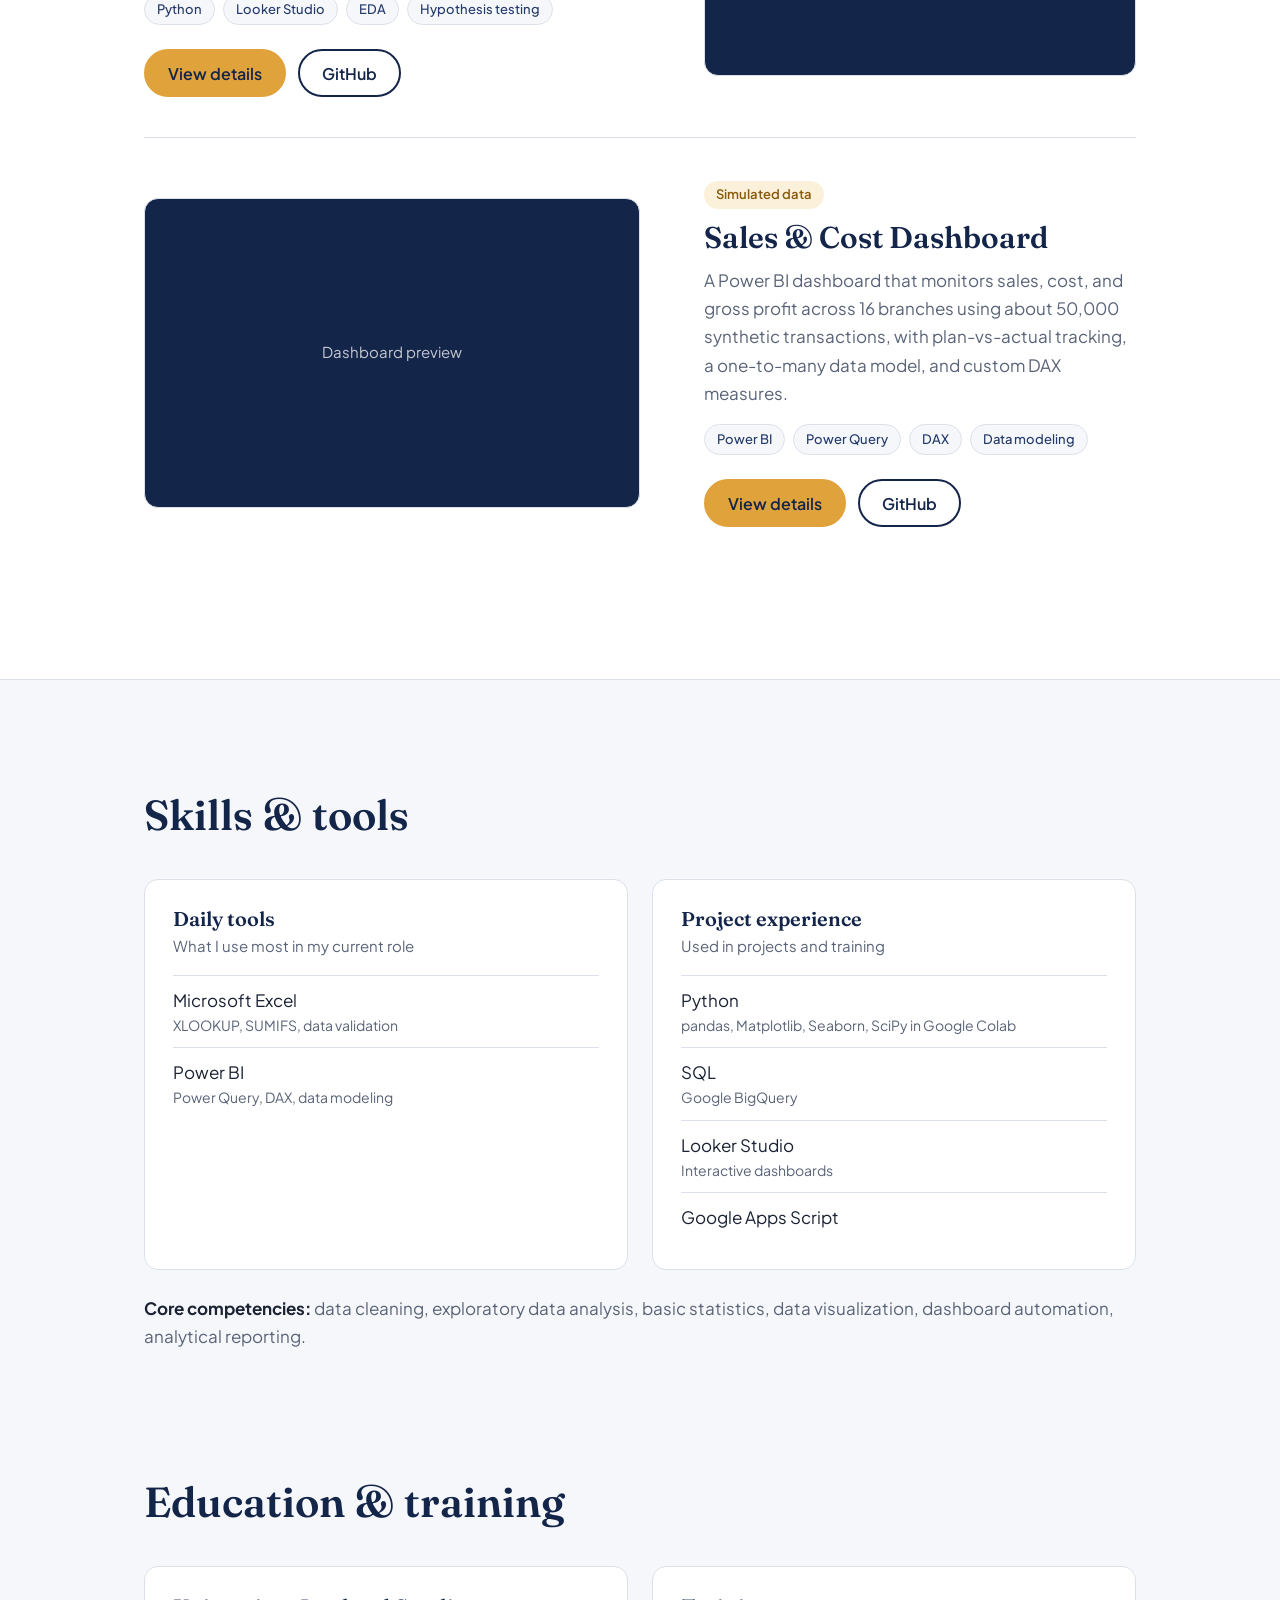
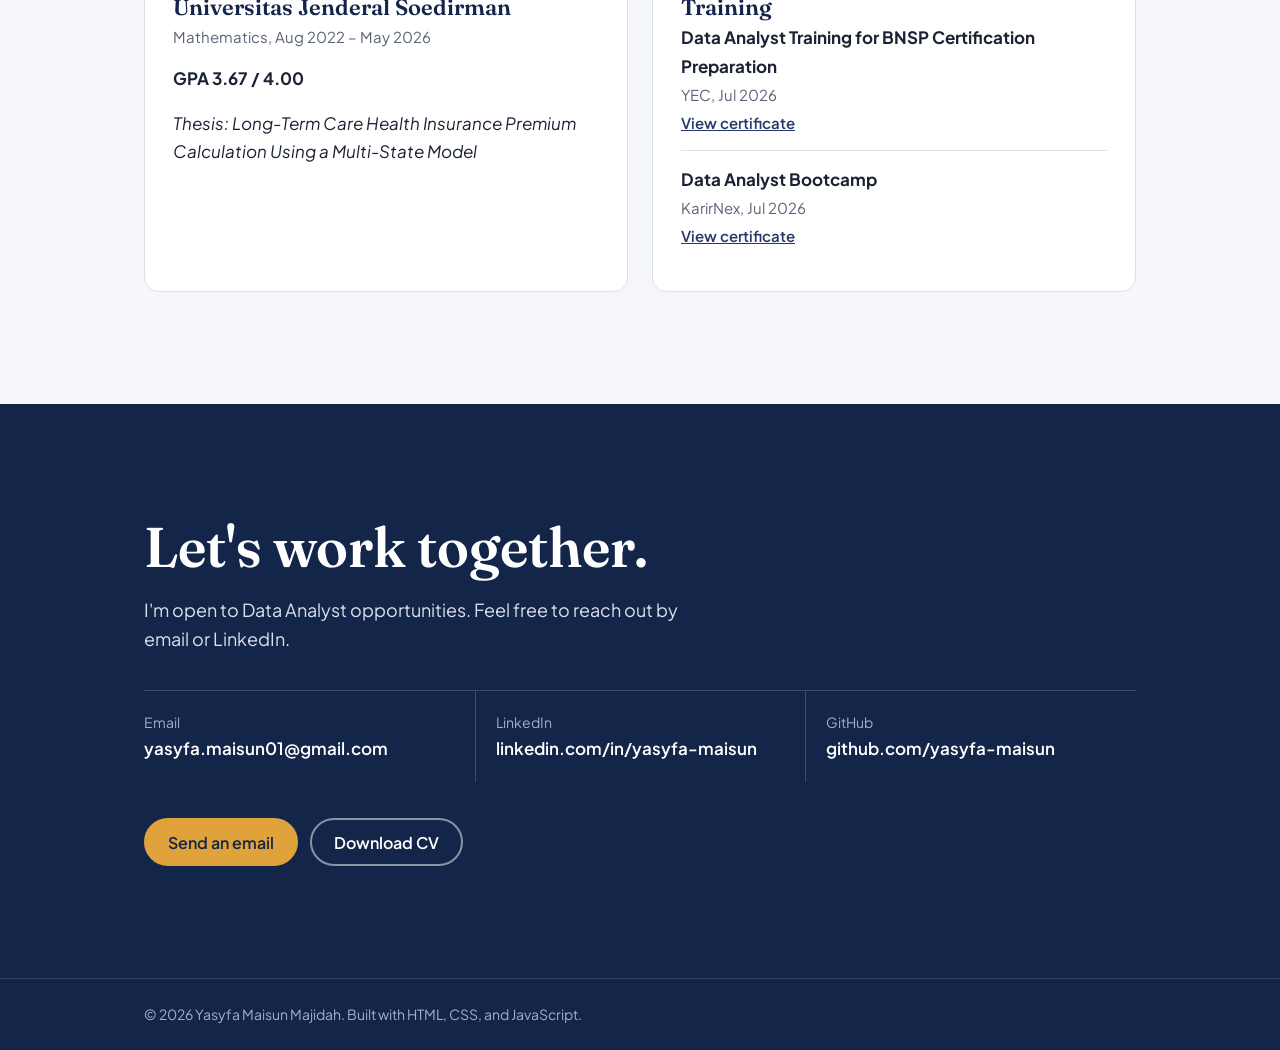
==== commit 64ec5167: "Update degree description in education section" ====
--- a/index.html
+++ b/index.html
@@ -215,7 +215,7 @@
         <div class="edu">
           <div class="edu-card">
             <h3>Universitas Jenderal Soedirman</h3>
-            <p class="meta">B.Sc. in Mathematics, Aug 2022 – May 2026</p>
+            <p class="meta">Mathematics, Aug 2022 – May 2026</p>
             <p><strong>GPA 3.67 / 4.00</strong></p>
             <p class="thesis">Thesis: Long-Term Care Health Insurance Premium Calculation Using a Multi-State Model</p>
           </div>
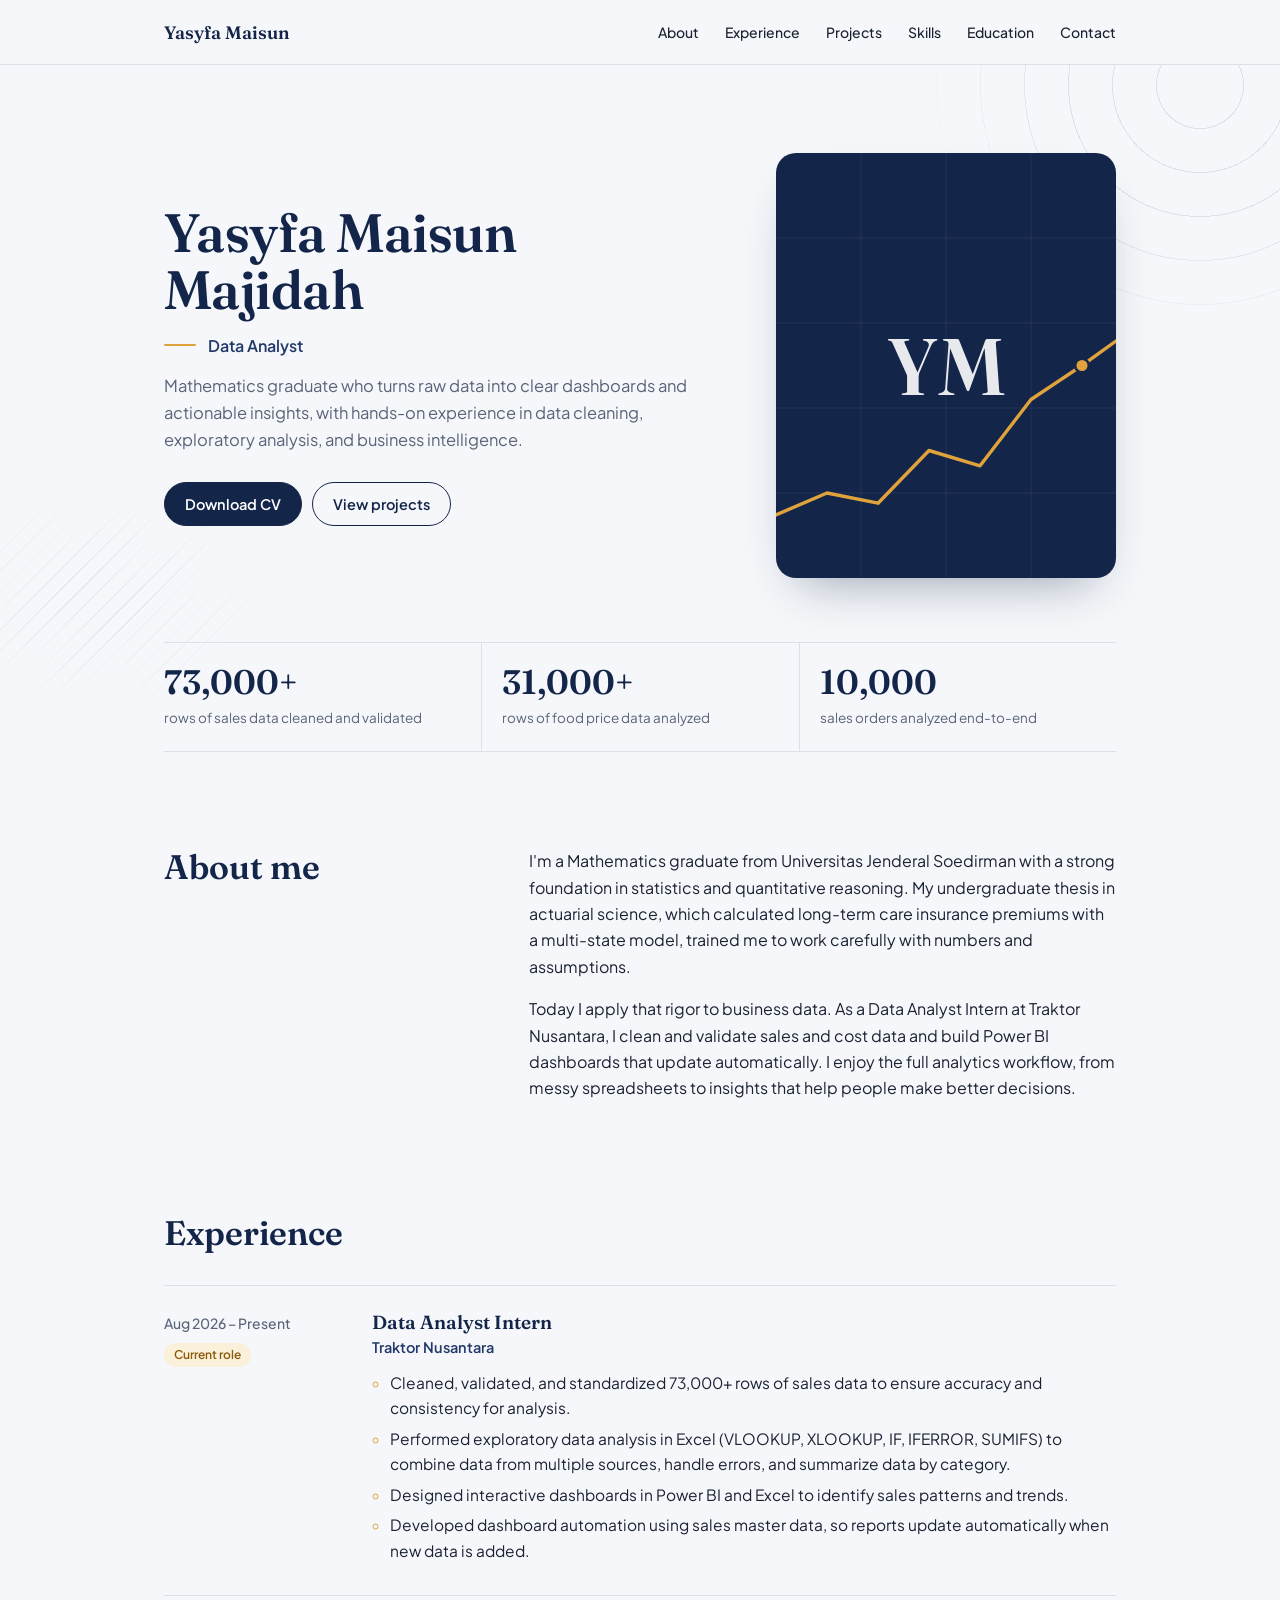
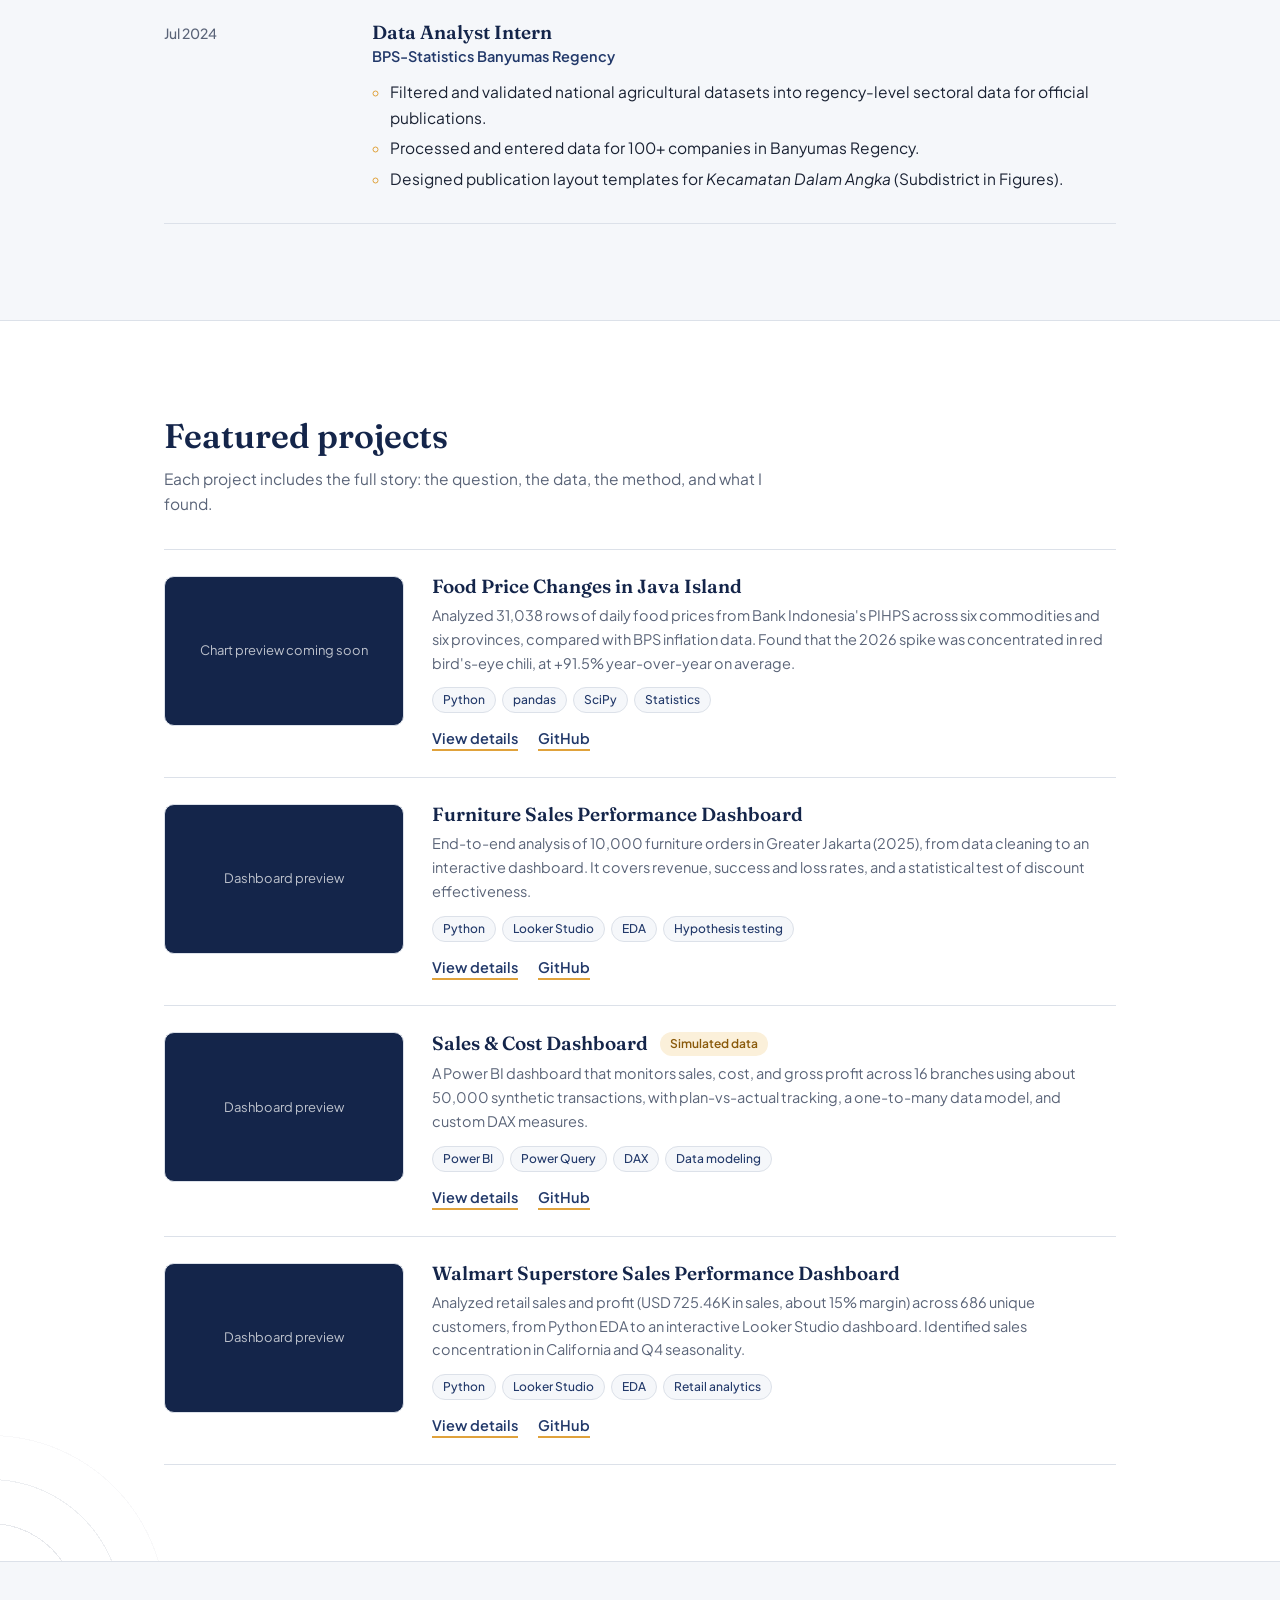
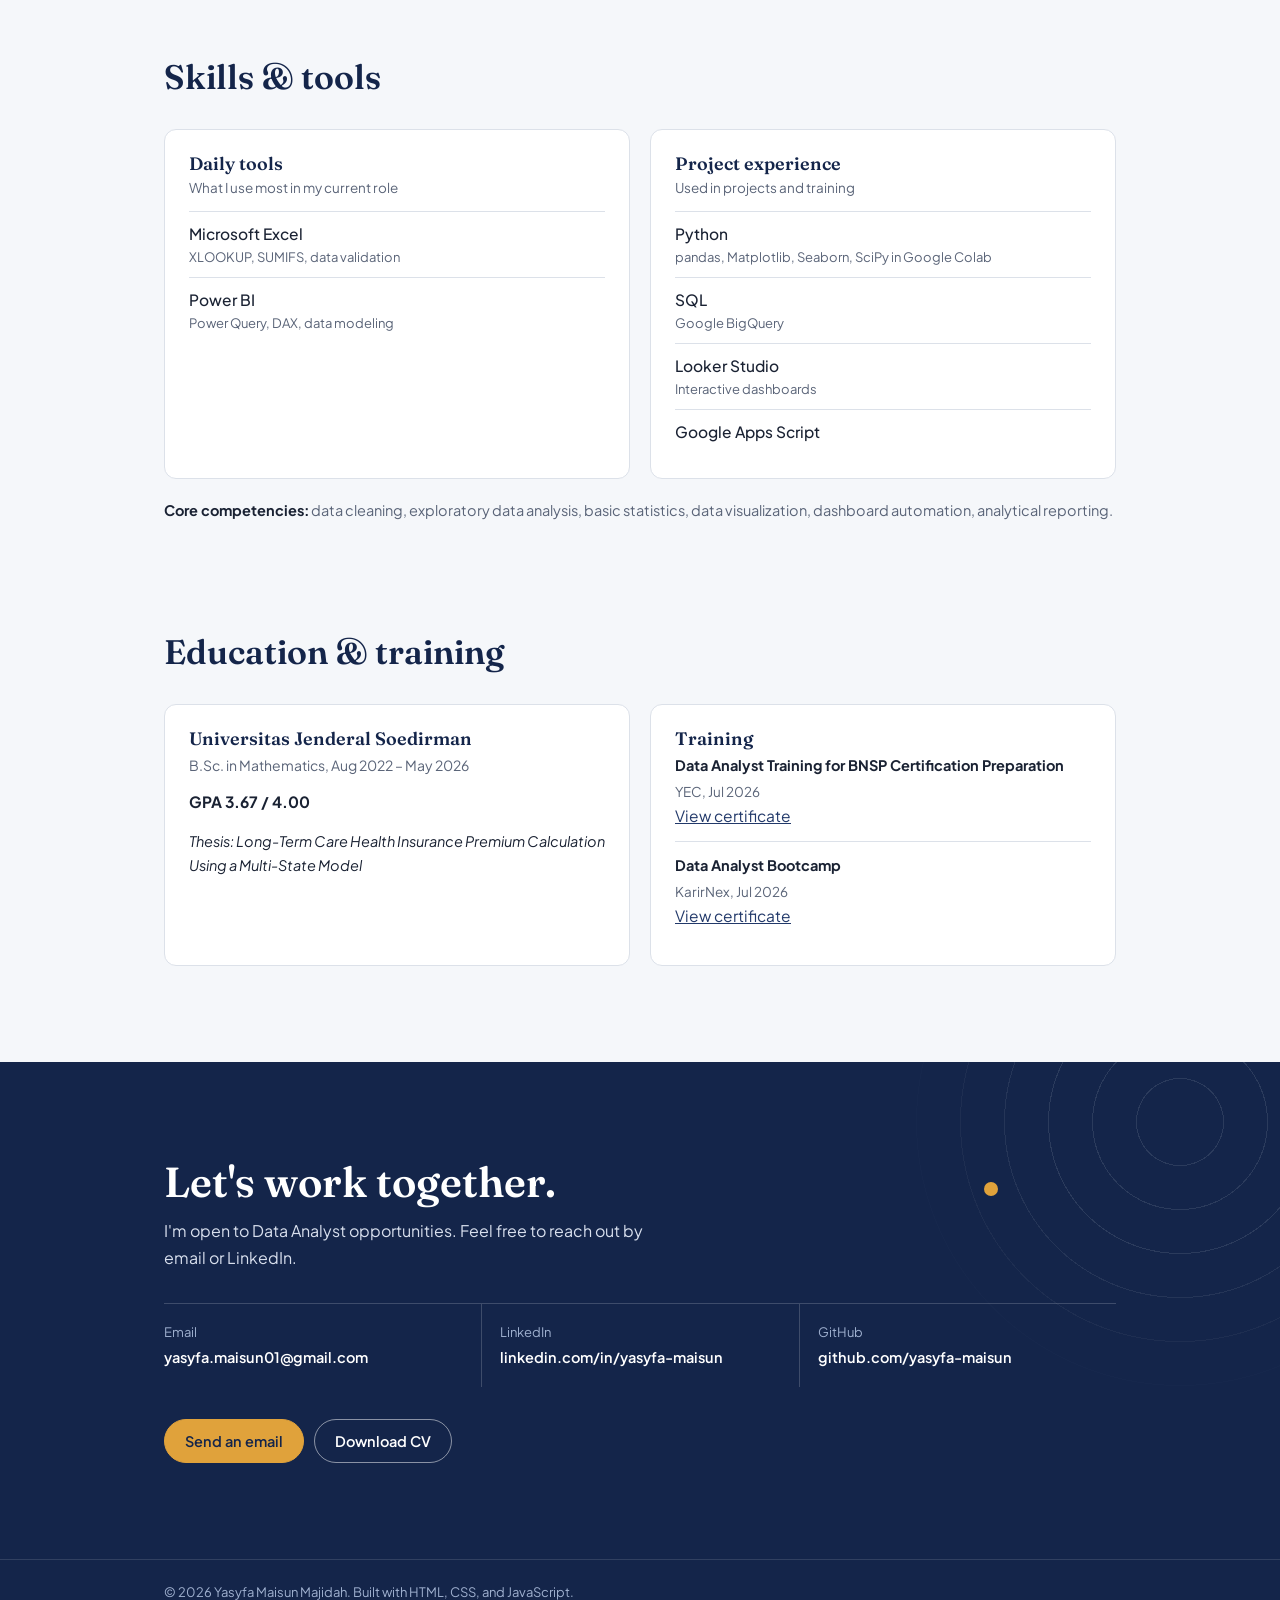
==== commit 52fbdea2: "Add files via upload" ====
--- a/index.html
+++ b/index.html
@@ -1,6 +1,15 @@
 <!DOCTYPE html>
 <html lang="en">
 <head>
+  <!-- ======================================================
+       BAGIAN <head>: pengaturan di balik layar (tidak tampil di halaman)
+       - charset: agar huruf & simbol tampil benar
+       - viewport: agar website menyesuaikan lebar layar HP
+       - title: tulisan di tab browser & judul di hasil Google
+       - description: ringkasan di hasil pencarian Google
+       - link fonts.googleapis: mengambil font Fraunces & Plus Jakarta Sans
+       - link style.css: menghubungkan file tampilan
+       ====================================================== -->
   <meta charset="UTF-8">
   <meta name="viewport" content="width=device-width, initial-scale=1.0">
   <title>Yasyfa Maisun Majidah | Data Analyst</title>
@@ -12,7 +21,10 @@
 </head>
 <body>
 
-  <!-- ===== NAVIGASI ===== -->
+  <!-- ===== NAVIGASI (menu atas) =====
+       Menempel di atas saat halaman di-scroll.
+       <button> = tombol ☰ yang hanya muncul di HP (diatur script.js & style.css).
+       href="#about" dst. = saat diklik, halaman melompat ke bagian ber-id sama. -->
   <header class="nav">
     <div class="wrap">
       <a class="brand" href="#top">Yasyfa Maisun</a>
@@ -32,8 +44,14 @@
 
   <main id="top">
 
-    <!-- ===== HERO ===== -->
+    <!-- ===== HERO (layar pertama yang dilihat recruiter) =====
+         Kiri: nama (h1), title, perkenalan, 2 tombol.
+         Kanan: panel foto navy dengan garis grafik amber.
+         Bawah: 3 angka utama.
+         <span class="deco ..."> = lingkaran & garis abstrak di latar (hanya hiasan). -->
     <section class="hero">
+      <span class="deco deco-circles" aria-hidden="true"></span>
+      <span class="deco deco-lines" aria-hidden="true"></span>
       <div class="wrap">
         <div class="hero-grid">
           <div class="hero-text">
@@ -75,7 +93,8 @@
       </div>
     </section>
 
-    <!-- ===== ABOUT ===== -->
+    <!-- ===== ABOUT =====
+         Judul di kiri, 2 paragraf perkenalan di kanan (di HP: tersusun ke bawah). -->
     <section class="section" id="about">
       <div class="wrap split">
         <h2>About me</h2>
@@ -86,7 +105,10 @@
       </div>
     </section>
 
-    <!-- ===== EXPERIENCE ===== -->
+    <!-- ===== EXPERIENCE =====
+         Setiap <li class="job"> = satu pengalaman kerja.
+         Kiri: periode. Kanan: posisi, perusahaan, poin tugas.
+         Untuk menambah pengalaman baru: salin satu blok <li class="job"> ... </li>. -->
     <section class="section" id="experience" style="padding-top:0">
       <div class="wrap">
         <div class="section-head"><h2>Experience</h2></div>
@@ -120,67 +142,92 @@
       </div>
     </section>
 
-    <!-- ===== PROJECTS ===== -->
+    <!-- ===== PROJECTS =====
+         Daftar ringkas: setiap <li class="project"> = satu proyek.
+         <a class="shot"> = gambar kecil di kiri (bisa diklik).
+         <div> di kanan = judul, deskripsi, label tools, link.
+         Gambar Furniture, Power BI, Walmart diambil langsung dari repo proyekmu (raw.githubusercontent.com).
+         Untuk menambah proyek: salin satu blok <li class="project"> ... </li>. -->
     <section class="section projects-band" id="projects">
+      <span class="deco deco-circles" aria-hidden="true"></span>
       <div class="wrap">
         <div class="section-head">
           <h2>Featured projects</h2>
           <p>Each project includes the full story: the question, the data, the method, and what I found.</p>
         </div>
-
-        <!-- Proyek 1 -->
-        <article class="project">
-          <!-- UBAH: simpan grafik dari Colab sebagai assets/pangan-chart-1.png -->
-          <a class="shot" href="projects/harga-pangan.html" data-label="Chart preview coming soon">
-            <img src="assets/pangan-chart-1.png" alt="Chart of food price changes in Java Island" loading="lazy">
-          </a>
-          <div>
-            <h3>Food Price Changes in Java Island</h3>
-            <p>Analyzed 31,038 rows of daily food prices from Bank Indonesia's PIHPS across six commodities and six provinces, compared with BPS inflation data. Found that the 2026 spike was concentrated in red bird's-eye chili, at +91.5% year-over-year on average.</p>
-            <ul class="tags"><li>Python</li><li>pandas</li><li>SciPy</li><li>Statistics</li></ul>
-            <div class="btn-row">
-              <a class="btn btn-primary" href="projects/harga-pangan.html">View details</a>
-              <a class="btn btn-ghost" href="https://github.com/yasyfa-maisun/analisis-harga-pangan" target="_blank" rel="noopener">GitHub</a>
-            </div>
-          </div>
-        </article>
-
-        <!-- Proyek 2 -->
-        <article class="project">
-          <a class="shot" href="projects/furniture.html" data-label="Dashboard preview">
-            <img src="https://raw.githubusercontent.com/yasyfa-maisun/furniture-sales-dashboard/main/Furniture_Sales_Dashboard.png" alt="Furniture sales dashboard in Looker Studio" loading="lazy">
-          </a>
-          <div>
-            <h3>Furniture Sales Performance Dashboard</h3>
-            <p>End-to-end analysis of 10,000 furniture orders in Greater Jakarta (2025), from data cleaning to an interactive dashboard. It covers revenue, success and loss rates, and a statistical test of discount effectiveness.</p>
-            <ul class="tags"><li>Python</li><li>Looker Studio</li><li>EDA</li><li>Hypothesis testing</li></ul>
-            <div class="btn-row">
-              <a class="btn btn-primary" href="projects/furniture.html">View details</a>
-              <a class="btn btn-ghost" href="https://github.com/yasyfa-maisun/furniture-sales-dashboard" target="_blank" rel="noopener">GitHub</a>
-            </div>
-          </div>
-        </article>
-
-        <!-- Proyek 3 -->
-        <article class="project">
-          <a class="shot" href="projects/powerbi-sales-cost.html" data-label="Dashboard preview">
-            <img src="https://raw.githubusercontent.com/yasyfa-maisun/powerbi-sales-cost-dashboard/main/Dashboard-Sales-Cost.png" alt="Sales and cost dashboard in Power BI" loading="lazy">
-          </a>
-          <div>
-            <span class="badge">Simulated data</span>
-            <h3>Sales &amp; Cost Dashboard</h3>
-            <p>A Power BI dashboard that monitors sales, cost, and gross profit across 16 branches using about 50,000 synthetic transactions, with plan-vs-actual tracking, a one-to-many data model, and custom DAX measures.</p>
-            <ul class="tags"><li>Power BI</li><li>Power Query</li><li>DAX</li><li>Data modeling</li></ul>
-            <div class="btn-row">
-              <a class="btn btn-primary" href="projects/powerbi-sales-cost.html">View details</a>
-              <a class="btn btn-ghost" href="https://github.com/yasyfa-maisun/powerbi-sales-cost-dashboard" target="_blank" rel="noopener">GitHub</a>
-            </div>
-          </div>
-        </article>
-      </div>
-    </section>
-
-    <!-- ===== SKILLS ===== -->
+        <ol class="project-list">
+          <li class="project">
+            <a class="shot" href="projects/harga-pangan.html" data-label="Chart preview coming soon">
+              <img src="assets/pangan-chart-1.png" alt="Chart of food price changes in Java Island" loading="lazy">
+            </a>
+            <div>
+              <div class="project-title">
+                <h3>Food Price Changes in Java Island</h3>
+              </div>
+              <p>Analyzed 31,038 rows of daily food prices from Bank Indonesia's PIHPS across six commodities and six provinces, compared with BPS inflation data. Found that the 2026 spike was concentrated in red bird's-eye chili, at +91.5% year-over-year on average.</p>
+              <ul class="tags"><li>Python</li><li>pandas</li><li>SciPy</li><li>Statistics</li></ul>
+              <div class="project-links">
+                <a class="text-link" href="projects/harga-pangan.html">View details</a>
+                <a class="text-link" href="https://github.com/yasyfa-maisun/analisis-harga-pangan" target="_blank" rel="noopener">GitHub</a>
+              </div>
+            </div>
+          </li>
+          <li class="project">
+            <a class="shot" href="projects/furniture.html" data-label="Dashboard preview">
+              <img src="https://raw.githubusercontent.com/yasyfa-maisun/furniture-sales-dashboard/main/Furniture_Sales_Dashboard.png" alt="Furniture sales dashboard in Looker Studio" loading="lazy">
+            </a>
+            <div>
+              <div class="project-title">
+                <h3>Furniture Sales Performance Dashboard</h3>
+              </div>
+              <p>End-to-end analysis of 10,000 furniture orders in Greater Jakarta (2025), from data cleaning to an interactive dashboard. It covers revenue, success and loss rates, and a statistical test of discount effectiveness.</p>
+              <ul class="tags"><li>Python</li><li>Looker Studio</li><li>EDA</li><li>Hypothesis testing</li></ul>
+              <div class="project-links">
+                <a class="text-link" href="projects/furniture.html">View details</a>
+                <a class="text-link" href="https://github.com/yasyfa-maisun/furniture-sales-dashboard" target="_blank" rel="noopener">GitHub</a>
+              </div>
+            </div>
+          </li>
+          <li class="project">
+            <a class="shot" href="projects/powerbi-sales-cost.html" data-label="Dashboard preview">
+              <img src="https://raw.githubusercontent.com/yasyfa-maisun/powerbi-sales-cost-dashboard/main/Dashboard-Sales-Cost.png" alt="Sales and cost dashboard in Power BI" loading="lazy">
+            </a>
+            <div>
+              <div class="project-title">
+                <h3>Sales &amp; Cost Dashboard</h3>
+                <span class="badge">Simulated data</span>
+              </div>
+              <p>A Power BI dashboard that monitors sales, cost, and gross profit across 16 branches using about 50,000 synthetic transactions, with plan-vs-actual tracking, a one-to-many data model, and custom DAX measures.</p>
+              <ul class="tags"><li>Power BI</li><li>Power Query</li><li>DAX</li><li>Data modeling</li></ul>
+              <div class="project-links">
+                <a class="text-link" href="projects/powerbi-sales-cost.html">View details</a>
+                <a class="text-link" href="https://github.com/yasyfa-maisun/powerbi-sales-cost-dashboard" target="_blank" rel="noopener">GitHub</a>
+              </div>
+            </div>
+          </li>
+          <li class="project">
+            <a class="shot" href="projects/walmart.html" data-label="Dashboard preview">
+              <img src="https://raw.githubusercontent.com/yasyfa-maisun/walmart-superstore-sales-performance-dashboard/main/WalmartSuperstore_SalesDashboard.png" alt="Walmart Superstore sales dashboard in Looker Studio" loading="lazy">
+            </a>
+            <div>
+              <div class="project-title">
+                <h3>Walmart Superstore Sales Performance Dashboard</h3>
+              </div>
+              <p>Analyzed retail sales and profit (USD 725.46K in sales, about 15% margin) across 686 unique customers, from Python EDA to an interactive Looker Studio dashboard. Identified sales concentration in California and Q4 seasonality.</p>
+              <ul class="tags"><li>Python</li><li>Looker Studio</li><li>EDA</li><li>Retail analytics</li></ul>
+              <div class="project-links">
+                <a class="text-link" href="projects/walmart.html">View details</a>
+                <a class="text-link" href="https://github.com/yasyfa-maisun/walmart-superstore-sales-performance-dashboard" target="_blank" rel="noopener">GitHub</a>
+              </div>
+            </div>
+          </li>
+        </ol>
+      </div>
+    </section>
+
+    <!-- ===== SKILLS =====
+         Dua kotak: tools harian & tools yang dipakai di proyek.
+         <span> di dalam <li> = keterangan kecil abu-abu di bawah nama tool. -->
     <section class="section" id="skills">
       <div class="wrap">
         <div class="section-head"><h2>Skills &amp; tools</h2></div>
@@ -208,14 +255,15 @@
       </div>
     </section>
 
-    <!-- ===== EDUCATION ===== -->
+    <!-- ===== EDUCATION =====
+         Kiri: kuliah & skripsi. Kanan: pelatihan + link sertifikat (Google Drive). -->
     <section class="section" id="education" style="padding-top:0">
       <div class="wrap">
         <div class="section-head"><h2>Education &amp; training</h2></div>
         <div class="edu">
           <div class="edu-card">
             <h3>Universitas Jenderal Soedirman</h3>
-            <p class="meta">Mathematics, Aug 2022 – May 2026</p>
+            <p class="meta">B.Sc. in Mathematics, Aug 2022 – May 2026</p>
             <p><strong>GPA 3.67 / 4.00</strong></p>
             <p class="thesis">Thesis: Long-Term Care Health Insurance Premium Calculation Using a Multi-State Model</p>
           </div>
@@ -236,8 +284,11 @@
       </div>
     </section>
 
-    <!-- ===== CONTACT ===== -->
+    <!-- ===== CONTACT =====
+         Latar navy penuh. mailto: = membuka aplikasi email pengunjung. -->
     <section class="section contact" id="contact">
+      <span class="deco deco-circles" aria-hidden="true"></span>
+      <span class="deco deco-dot" aria-hidden="true"></span>
       <div class="wrap">
         <h2>Let's work together.</h2>
         <p class="lead">I'm open to Data Analyst opportunities. Feel free to reach out by email or LinkedIn.</p>
@@ -254,10 +305,12 @@
     </section>
   </main>
 
+  <!-- ===== FOOTER: baris paling bawah. Tahun diisi otomatis oleh script.js ===== -->
   <footer class="footer">
     <div class="wrap">© <span id="year">2026</span> Yasyfa Maisun Majidah. Built with HTML, CSS, and JavaScript.</div>
   </footer>
 
+  <!-- Memuat JavaScript. Diletakkan paling akhir agar halaman tampil dulu. -->
   <script src="script.js"></script>
 </body>
 </html>
--- a/style.css
+++ b/style.css
@@ -1,10 +1,10 @@
 /* =========================================================
    style.css — Tampilan seluruh website (dipakai semua halaman)
-   VOICE   : tenang, rapi, profesional — seperti laporan analis yang baik
-   IDEA    : buku catatan analis; garis grafik amber sebagai benang merah
+   VOICE   : tenang, rapi, profesional
+   IDEA    : buku catatan analis — lingkaran & garis grafik tipis sebagai motif
    COLOUR  : navy (utama), putih kebiruan (latar), amber (aksen tunggal)
    TYPE    : Fraunces (judul) + Plus Jakarta Sans (isi)
-   LAYOUT  : rata kiri, lebar maksimal 1120px, satu kolom di HP
+   LAYOUT  : rata kiri, lebar maksimal 1080px, satu kolom di HP
    ========================================================= */
 
 /* ---------- 1. Variabel warna & ukuran (ubah di sini untuk ganti tema) ---------- */
@@ -18,98 +18,121 @@
   --line: #DCE1E9;       /* garis tipis */
   --amber: #E0A23B;      /* aksen */
   --amber-soft: #FBF0DA;
-  --radius: 14px;
-  --max: 1120px;
+  --radius: 12px;
+  --max: 1080px;
   --serif: "Fraunces", Georgia, serif;
   --sans: "Plus Jakarta Sans", "Segoe UI", Arial, sans-serif;
 }
 
 /* ---------- 2. Dasar ---------- */
 * { box-sizing: border-box; min-width: 0; }
-html { scroll-behavior: smooth; scroll-padding-top: 80px; }
+html { scroll-behavior: smooth; scroll-padding-top: 76px; }
 body {
   margin: 0;
   background: var(--paper);
   color: var(--ink);
-  font: 17px/1.65 var(--sans);
+  font: 15.5px/1.65 var(--sans);
   overflow-x: clip;
 }
 img { max-width: 100%; display: block; }
 a { color: var(--navy-2); }
 a:focus-visible, button:focus-visible { outline: 3px solid var(--amber); outline-offset: 3px; border-radius: 6px; }
-h1, h2, h3 { font-family: var(--serif); color: var(--navy); line-height: 1.12; font-weight: 600; margin: 0; text-wrap: balance; }
-h2 { font-size: clamp(30px, 4vw, 42px); }
-h3 { font-size: 22px; }
+h1, h2, h3 { font-family: var(--serif); color: var(--navy); line-height: 1.15; font-weight: 600; margin: 0; text-wrap: balance; }
+h2 { font-size: clamp(26px, 3vw, 34px); }
+h3 { font-size: 19px; }
 p { margin: 0 0 1em; }
-.wrap { max-width: var(--max); margin: 0 auto; padding: 0 max(5vw, 20px); }
-.section { padding: clamp(64px, 9vw, 112px) 0; }
-.section-head { margin-bottom: 40px; max-width: 640px; }
-.section-head p { color: var(--muted); margin-top: 12px; }
-
-/* ---------- 3. Tombol ---------- */
+.wrap { position: relative; max-width: var(--max); margin: 0 auto; padding: 0 max(5vw, 20px); }
+.section { position: relative; padding: clamp(56px, 8vw, 96px) 0; }
+.section-head { margin-bottom: 32px; max-width: 600px; }
+.section-head p { color: var(--muted); margin-top: 10px; }
+
+/* ---------- 3. Motif latar abstrak (lingkaran & garis) ---------- */
+.deco { position: absolute; pointer-events: none; z-index: 0; }
+.deco-circles {
+  width: 560px; height: 560px; border-radius: 50%;
+  /* lingkaran-lingkaran tipis yang memudar ke luar */
+  background: repeating-radial-gradient(circle, transparent 0 43px, rgba(20, 37, 74, .10) 43px 44px);
+  -webkit-mask-image: radial-gradient(circle, #000 35%, transparent 70%);
+          mask-image: radial-gradient(circle, #000 35%, transparent 70%);
+}
+.deco-lines {
+  width: 320px; height: 220px;
+  background: repeating-linear-gradient(135deg, rgba(20, 37, 74, .09) 0 1px, transparent 1px 14px);
+  -webkit-mask-image: radial-gradient(closest-side, #000, transparent);
+          mask-image: radial-gradient(closest-side, #000, transparent);
+}
+.deco-dot { width: 14px; height: 14px; border-radius: 50%; background: var(--amber); }
+.hero > .wrap, .section > .wrap { z-index: 1; }
+
+/* ---------- 4. Tombol & link ---------- */
 .btn {
   display: inline-flex; align-items: center; gap: 8px;
-  min-height: 48px; padding: 0 22px;
-  border-radius: 999px; border: 2px solid var(--navy);
-  font: 600 16px var(--sans); text-decoration: none;
+  min-height: 44px; padding: 0 20px;
+  border-radius: 999px; border: 1.5px solid var(--navy);
+  font: 600 14.5px var(--sans); text-decoration: none;
   transition: background .2s, color .2s;
 }
-.btn-primary { background: var(--amber); border-color: var(--amber); color: var(--navy); }
-.btn-primary:hover { background: #CF9029; border-color: #CF9029; }
+.btn-primary { background: var(--navy); color: var(--white); }
+.btn-primary:hover { background: var(--navy-2); }
 .btn-ghost { background: transparent; color: var(--navy); }
 .btn-ghost:hover { background: var(--navy); color: var(--white); }
-.btn-row { display: flex; flex-wrap: wrap; gap: 12px; }
-
-/* ---------- 4. Navigasi atas ---------- */
+.btn-row { display: flex; flex-wrap: wrap; gap: 10px; }
+.text-link { font-weight: 600; font-size: 14.5px; text-decoration: underline; text-decoration-color: var(--amber); text-decoration-thickness: 2px; text-underline-offset: 5px; }
+.text-link:hover { color: var(--navy); }
+
+/* ---------- 5. Navigasi atas ---------- */
 .nav {
   position: sticky; top: 0; z-index: 50;
   background: rgba(245, 247, 250, .92);
   backdrop-filter: blur(8px);
   border-bottom: 1px solid var(--line);
 }
-.nav .wrap { display: flex; align-items: center; justify-content: space-between; height: 68px; }
-.brand { font: 600 20px var(--serif); color: var(--navy); text-decoration: none; }
-.nav-links { display: flex; gap: 28px; list-style: none; margin: 0; padding: 0; }
-.nav-links a { color: var(--ink); text-decoration: none; font-weight: 500; font-size: 15px; }
+.nav .wrap { display: flex; align-items: center; justify-content: space-between; height: 64px; }
+.brand { font: 600 18px var(--serif); color: var(--navy); text-decoration: none; }
+.nav-links { display: flex; gap: 26px; list-style: none; margin: 0; padding: 0; }
+.nav-links a { color: var(--ink); text-decoration: none; font-weight: 500; font-size: 14px; }
 .nav-links a:hover { color: var(--navy-2); text-decoration: underline; text-decoration-color: var(--amber); text-underline-offset: 6px; }
 .nav-toggle { display: none; background: none; border: 0; width: 44px; height: 44px; cursor: pointer; }
 .nav-toggle span { display: block; width: 22px; height: 2px; background: var(--navy); margin: 5px auto; transition: transform .2s, opacity .2s; }
 
-/* ---------- 5. Hero ---------- */
-.hero { padding: clamp(48px, 7vw, 96px) 0 0; }
-.hero-grid { display: grid; grid-template-columns: minmax(0, 1.25fr) minmax(0, 1fr); gap: clamp(32px, 6vw, 80px); align-items: center; }
-.hero h1 { font-size: clamp(44px, 6.4vw, 76px); line-height: 1.02; letter-spacing: -0.01em; }
-.hero .role { font: 500 20px var(--sans); color: var(--navy-2); margin: 18px 0 20px; display: flex; align-items: center; gap: 12px; }
-.hero .role::before { content: ""; width: 36px; height: 3px; background: var(--amber); border-radius: 2px; }
-.hero .intro { font-size: 18px; color: var(--muted); max-width: 34em; margin-bottom: 32px; }
-
-/* Panel foto dengan grafik garis — elemen khas website ini */
+/* ---------- 6. Hero ---------- */
+.hero { position: relative; overflow: hidden; padding: clamp(48px, 7vw, 88px) 0 0; }
+.hero .deco-circles { top: -260px; right: -200px; }
+.hero .deco-lines { bottom: 40px; left: -60px; }
+.hero-grid { display: grid; grid-template-columns: minmax(0, 1.5fr) minmax(0, 1fr); gap: clamp(32px, 6vw, 72px); align-items: center; }
+.hero h1 { font-size: clamp(36px, 4.8vw, 54px); line-height: 1.05; letter-spacing: -0.01em; }
+.hero .role { font: 600 16px var(--sans); color: var(--navy-2); margin: 16px 0 16px; display: flex; align-items: center; gap: 12px; }
+.hero .role::before { content: ""; width: 32px; height: 2px; background: var(--amber); border-radius: 2px; }
+.hero .intro { font-size: 16.5px; color: var(--muted); max-width: 33em; margin-bottom: 28px; }
+
+/* Panel foto dengan grafik garis */
 .portrait {
-  position: relative; aspect-ratio: 4 / 5;
-  background: var(--navy); border-radius: 24px; overflow: hidden;
+  position: relative; aspect-ratio: 4 / 5; max-width: 340px; margin-left: auto; width: 100%;
+  background: var(--navy); border-radius: 20px; overflow: hidden;
+  box-shadow: 0 24px 48px -24px rgba(20, 37, 74, .45);
 }
 .portrait .grid-bg { position: absolute; inset: 0; width: 100%; height: 100%; }
 .portrait img {
   position: absolute; inset: 8% 10% 0; width: 80%; height: 92%;
-  object-fit: cover; object-position: top; border-radius: 16px 16px 0 0;
+  object-fit: cover; object-position: top; border-radius: 14px 14px 0 0;
 }
 .portrait .monogram {
   position: absolute; inset: 0; display: grid; place-items: center;
-  font: 600 96px var(--serif); color: rgba(255,255,255,.9);
+  font: 600 80px var(--serif); color: rgba(255,255,255,.9);
 }
 .portrait.has-photo .monogram { display: none; }
 .portrait .chart-line { position: absolute; inset: 0; width: 100%; height: 100%; pointer-events: none; }
 
 /* Baris angka */
 .stats {
-  display: grid; grid-template-columns: repeat(3, minmax(0, 1fr));
-  margin-top: clamp(48px, 7vw, 80px);
+  position: relative; display: grid; grid-template-columns: repeat(3, minmax(0, 1fr));
+  margin-top: clamp(40px, 6vw, 64px);
   border-top: 1px solid var(--line); border-bottom: 1px solid var(--line);
 }
-.stat { padding: 26px 24px 26px 0; }
-.stat + .stat { padding-left: 24px; border-left: 1px solid var(--line); }
-.stat strong { display: block; font: 600 clamp(34px, 4.4vw, 48px)/1 var(--serif); color: var(--navy); font-variant-numeric: lining-nums; }
-.stat span { display: block; color: var(--muted); font-size: 15px; margin-top: 8px; }
+.stat { padding: 22px 20px 22px 0; }
+.stat + .stat { padding-left: 20px; border-left: 1px solid var(--line); }
+.stat strong { display: block; font: 600 clamp(26px, 3.2vw, 34px)/1 var(--serif); color: var(--navy); }
+.stat span { display: block; color: var(--muted); font-size: 13.5px; margin-top: 8px; }
 
 /* Animasi masuk hero (satu kali saja) */
 @media (prefers-reduced-motion: no-preference) {
@@ -119,147 +142,163 @@
   .hero-text > *:nth-child(4) { animation-delay: .24s; }
   .chart-line path { stroke-dasharray: 900; stroke-dashoffset: 900; animation: draw 1.8s .3s ease forwards; }
 }
-@keyframes rise { from { opacity: 0; transform: translateY(14px); } to { opacity: 1; transform: none; } }
+@keyframes rise { from { opacity: 0; transform: translateY(12px); } to { opacity: 1; transform: none; } }
 @keyframes draw { to { stroke-dashoffset: 0; } }
 
-/* ---------- 6. About ---------- */
-.split { display: grid; grid-template-columns: minmax(0, 1fr) minmax(0, 1.6fr); gap: clamp(24px, 6vw, 80px); }
-.about-text p { font-size: 18px; }
-
-/* ---------- 7. Experience (timeline) ---------- */
+/* ---------- 7. About ---------- */
+.split { display: grid; grid-template-columns: minmax(0, 1fr) minmax(0, 2fr); gap: clamp(24px, 6vw, 72px); }
+.about-text p { font-size: 16px; }
+
+/* ---------- 8. Experience (timeline) ---------- */
 .timeline { list-style: none; margin: 0; padding: 0; }
-.job { display: grid; grid-template-columns: 200px minmax(0, 1fr); gap: 32px; padding: 32px 0; border-top: 1px solid var(--line); }
+.job { display: grid; grid-template-columns: 180px minmax(0, 1fr); gap: 28px; padding: 26px 0; border-top: 1px solid var(--line); }
 .job:last-child { border-bottom: 1px solid var(--line); }
-.job .when { color: var(--muted); font-size: 15px; font-weight: 500; }
-.job .now { display: inline-block; margin-top: 8px; background: var(--amber-soft); color: #8A5A0B; font-size: 13px; font-weight: 600; padding: 2px 10px; border-radius: 999px; }
-.job h3 { margin-bottom: 4px; }
-.job .org { color: var(--navy-2); font-weight: 600; margin-bottom: 12px; }
-.job ul { margin: 0; padding-left: 20px; }
-.job li { margin-bottom: 6px; }
+.job .when { color: var(--muted); font-size: 14px; font-weight: 500; }
+.now { display: inline-block; margin-top: 8px; background: var(--amber-soft); color: #8A5A0B; font-size: 12px; font-weight: 600; padding: 2px 10px; border-radius: 999px; }
+.job h3 { margin-bottom: 2px; }
+.job .org { color: var(--navy-2); font-weight: 600; font-size: 14.5px; margin-bottom: 10px; }
+.job ul { margin: 0; padding-left: 18px; }
+.job li { margin-bottom: 5px; }
 .job li::marker { color: var(--amber); }
 
-/* ---------- 8. Projects ---------- */
-.projects-band { background: var(--white); border-top: 1px solid var(--line); border-bottom: 1px solid var(--line); }
-.project { display: grid; grid-template-columns: minmax(0, 1.15fr) minmax(0, 1fr); gap: clamp(28px, 5vw, 64px); align-items: center; padding: 40px 0; }
-.project + .project { border-top: 1px solid var(--line); }
-.project:nth-of-type(even) .shot { order: 2; }
+/* ---------- 9. Projects (daftar ringkas: gambar kiri, teks kanan) ---------- */
+.projects-band { background: var(--white); border-top: 1px solid var(--line); border-bottom: 1px solid var(--line); overflow: hidden; }
+.projects-band .deco-circles { width: 420px; height: 420px; bottom: -260px; left: -220px; }
+.project-list { list-style: none; margin: 0; padding: 0; }
+.project { display: grid; grid-template-columns: 240px minmax(0, 1fr); gap: 28px; align-items: start; padding: 26px 0; border-top: 1px solid var(--line); }
+.project:last-child { border-bottom: 1px solid var(--line); }
 .shot {
   position: relative; display: block; aspect-ratio: 16 / 10;
-  border-radius: var(--radius); overflow: hidden;
+  border-radius: 10px; overflow: hidden;
   background: var(--navy); border: 1px solid var(--line);
 }
-.shot img { width: 100%; height: 100%; object-fit: cover; object-position: top; transition: transform .4s ease; }
-.shot:hover img { transform: scale(1.03); }
+.shot img { width: 100%; height: 100%; object-fit: cover; object-position: top left; transition: transform .4s ease; }
+a.shot:hover img { transform: scale(1.04); }
 .shot.missing img { display: none; }
 .shot.missing::after {
   content: attr(data-label); position: absolute; inset: 0; display: grid; place-items: center;
-  padding: 24px; text-align: center; color: rgba(255,255,255,.75); font-size: 15px;
-}
-.project h3 { font-size: clamp(24px, 2.6vw, 30px); margin-bottom: 12px; }
-.project p { color: var(--muted); }
-.badge { display: inline-block; background: var(--amber-soft); color: #8A5A0B; font-size: 13px; font-weight: 600; padding: 3px 12px; border-radius: 999px; margin-bottom: 12px; }
-.tags { display: flex; flex-wrap: wrap; gap: 8px; list-style: none; padding: 0; margin: 0 0 24px; }
-.tags li { font-size: 13px; font-weight: 500; color: var(--navy-2); background: var(--paper); border: 1px solid var(--line); padding: 4px 12px; border-radius: 999px; }
-
-/* ---------- 9. Skills ---------- */
-.skills-grid { display: grid; grid-template-columns: repeat(2, minmax(0, 1fr)); gap: 24px; }
-.skill-group { background: var(--white); border: 1px solid var(--line); border-radius: var(--radius); padding: 28px; }
-.skill-group h3 { font-size: 20px; margin-bottom: 4px; }
-.skill-group .hint { color: var(--muted); font-size: 15px; margin-bottom: 16px; }
+  padding: 16px; text-align: center; color: rgba(255,255,255,.72); font-size: 13px;
+}
+.project-title { display: flex; flex-wrap: wrap; align-items: center; gap: 8px 12px; margin-bottom: 6px; }
+.project h3 { font-size: 19px; }
+.project p { color: var(--muted); font-size: 14.5px; margin-bottom: 12px; max-width: 62ch; }
+.badge { display: inline-block; background: var(--amber-soft); color: #8A5A0B; font-size: 12px; font-weight: 600; padding: 2px 10px; border-radius: 999px; }
+.tags { display: flex; flex-wrap: wrap; gap: 6px; list-style: none; padding: 0; margin: 0 0 14px; }
+.tags li { font-size: 12px; font-weight: 500; color: var(--navy-2); background: var(--paper); border: 1px solid var(--line); padding: 2px 10px; border-radius: 999px; }
+.project-links { display: flex; flex-wrap: wrap; gap: 20px; }
+
+/* ---------- 10. Skills ---------- */
+.skills-grid { display: grid; grid-template-columns: repeat(2, minmax(0, 1fr)); gap: 20px; }
+.skill-group { background: var(--white); border: 1px solid var(--line); border-radius: var(--radius); padding: 24px; }
+.skill-group h3 { font-size: 18px; margin-bottom: 2px; }
+.skill-group .hint { color: var(--muted); font-size: 13.5px; margin-bottom: 12px; }
 .skill-list { list-style: none; padding: 0; margin: 0; }
-.skill-list li { padding: 10px 0; border-top: 1px solid var(--line); }
-.skill-list li span { display: block; color: var(--muted); font-size: 14px; }
-.core { margin-top: 24px; color: var(--muted); }
+.skill-list li { padding: 9px 0; border-top: 1px solid var(--line); font-weight: 500; }
+.skill-list li span { display: block; color: var(--muted); font-size: 13px; font-weight: 400; }
+.core { margin-top: 20px; color: var(--muted); font-size: 14.5px; }
 .core strong { color: var(--ink); }
 
-/* ---------- 10. Education ---------- */
-.edu { display: grid; grid-template-columns: minmax(0, 1fr) minmax(0, 1fr); gap: 24px; }
-.edu-card { background: var(--white); border: 1px solid var(--line); border-radius: var(--radius); padding: 28px; }
-.edu-card .meta { color: var(--muted); font-size: 15px; margin: 6px 0 14px; }
-.edu-card .thesis { font-style: italic; }
-.cert { padding: 14px 0; border-top: 1px solid var(--line); }
+/* ---------- 11. Education ---------- */
+.edu { display: grid; grid-template-columns: minmax(0, 1fr) minmax(0, 1fr); gap: 20px; }
+.edu-card { background: var(--white); border: 1px solid var(--line); border-radius: var(--radius); padding: 24px; }
+.edu-card h3 { font-size: 18px; }
+.edu-card .meta { color: var(--muted); font-size: 14px; margin: 4px 0 12px; }
+.edu-card .thesis { font-style: italic; font-size: 14.5px; }
+.cert { padding: 12px 0; border-top: 1px solid var(--line); }
 .cert:first-of-type { border-top: 0; padding-top: 4px; }
-.cert strong { display: block; }
-.cert span { color: var(--muted); font-size: 15px; }
-.cert a { font-size: 15px; font-weight: 600; }
-
-/* ---------- 11. Contact ---------- */
-.contact { background: var(--navy); color: #D9E0EE; }
-.contact h2 { color: var(--white); font-size: clamp(36px, 5vw, 56px); }
-.contact .lead { font-size: 18px; max-width: 32em; margin: 16px 0 36px; }
-.contact-list { list-style: none; padding: 0; margin: 0 0 36px; display: grid; grid-template-columns: repeat(3, minmax(0, 1fr)); border-top: 1px solid rgba(255,255,255,.18); }
-.contact-list li { padding: 20px 20px 20px 0; }
-.contact-list li + li { padding-left: 20px; border-left: 1px solid rgba(255,255,255,.18); }
-.contact-list span { display: block; font-size: 14px; color: #9FB0CF; }
-.contact-list a { color: var(--white); font-weight: 600; text-decoration: none; overflow-wrap: anywhere; }
+.cert strong { display: block; font-size: 14.5px; }
+.cert span { color: var(--muted); font-size: 13.5px; }
+
+/* ---------- 12. Contact ---------- */
+.contact { background: var(--navy); color: #D9E0EE; overflow: hidden; }
+.contact .deco-circles { top: -220px; right: -180px; background: repeating-radial-gradient(circle, transparent 0 43px, rgba(255, 255, 255, .10) 43px 44px); }
+.contact .deco-dot { top: 120px; right: 22%; }
+.contact h2 { color: var(--white); font-size: clamp(30px, 4vw, 42px); }
+.contact .lead { font-size: 16px; max-width: 32em; margin: 12px 0 32px; }
+.contact-list { list-style: none; padding: 0; margin: 0 0 32px; display: grid; grid-template-columns: repeat(3, minmax(0, 1fr)); border-top: 1px solid rgba(255,255,255,.18); }
+.contact-list li { padding: 18px 18px 18px 0; }
+.contact-list li + li { padding-left: 18px; border-left: 1px solid rgba(255,255,255,.18); }
+.contact-list span { display: block; font-size: 13px; color: #9FB0CF; }
+.contact-list a { color: var(--white); font-weight: 600; font-size: 14.5px; text-decoration: none; overflow-wrap: anywhere; }
 .contact-list a:hover { color: var(--amber); }
+.contact .btn-primary { background: var(--amber); border-color: var(--amber); color: var(--navy); }
+.contact .btn-primary:hover { background: #CF9029; border-color: #CF9029; }
 .contact .btn-ghost { color: var(--white); border-color: rgba(255,255,255,.5); }
 .contact .btn-ghost:hover { background: var(--white); color: var(--navy); }
-.footer { background: var(--navy); color: #9FB0CF; font-size: 14px; border-top: 1px solid rgba(255,255,255,.12); padding: 24px 0; }
-
-/* ---------- 12. Halaman detail proyek ---------- */
-.detail-hero { padding: 48px 0 32px; }
-.back { display: inline-block; margin-bottom: 28px; font-weight: 600; text-decoration: none; }
+.footer { background: var(--navy); color: #9FB0CF; font-size: 13px; border-top: 1px solid rgba(255,255,255,.12); padding: 22px 0; }
+
+/* ---------- 13. Halaman detail proyek ---------- */
+.detail-top { position: relative; overflow: hidden; border-bottom: 1px solid var(--line); }
+.detail-top .deco-circles { width: 420px; height: 420px; top: -240px; right: -180px; }
+.detail-hero { padding: 40px 0 28px; }
+.back { display: inline-block; margin-bottom: 22px; font-weight: 600; font-size: 14px; text-decoration: none; }
 .back:hover { text-decoration: underline; }
-.detail-hero h1 { font-size: clamp(36px, 5vw, 58px); max-width: 16em; }
-.detail-hero .lead { font-size: 19px; color: var(--muted); max-width: 40em; margin: 18px 0 24px; }
-.facts { display: grid; grid-template-columns: repeat(3, minmax(0, 1fr)); margin: 32px 0 0; border-top: 1px solid var(--line); border-bottom: 1px solid var(--line); }
-.facts div { padding: 18px 18px 18px 0; }
-.facts div + div { padding-left: 18px; border-left: 1px solid var(--line); }
-.facts dt { font-size: 14px; color: var(--muted); }
-.facts dd { margin: 4px 0 0; font-weight: 600; }
-.figure { margin: 40px 0; }
-.figure .shot { aspect-ratio: auto; min-height: 260px; }
+.detail-hero .badge { margin-bottom: 10px; }
+.detail-hero h1 { font-size: clamp(30px, 3.8vw, 44px); max-width: 18em; }
+.detail-hero .lead { font-size: 16.5px; color: var(--muted); max-width: 42em; margin: 14px 0 20px; }
+.facts { display: grid; grid-template-columns: repeat(3, minmax(0, 1fr)); margin: 28px 0 0; border-top: 1px solid var(--line); }
+.facts div { padding: 16px 16px 4px 0; }
+.facts div + div { padding-left: 16px; border-left: 1px solid var(--line); }
+.facts dt { font-size: 13px; color: var(--muted); }
+.facts dd { margin: 2px 0 0; font-weight: 600; font-size: 14.5px; }
+.figure { margin: 36px 0; }
+.figure .shot { aspect-ratio: auto; min-height: 240px; }
 .figure .shot img { height: auto; object-fit: contain; }
-.figure figcaption { color: var(--muted); font-size: 14px; margin-top: 10px; }
+.figure figcaption { color: var(--muted); font-size: 13px; margin-top: 8px; }
 .embed { position: relative; aspect-ratio: 16 / 10; border-radius: var(--radius); overflow: hidden; border: 1px solid var(--line); background: var(--white); }
 .embed iframe { position: absolute; inset: 0; width: 100%; height: 100%; border: 0; }
-.body-grid { display: grid; grid-template-columns: 220px minmax(0, 1fr); gap: clamp(24px, 5vw, 64px); padding: 40px 0; border-top: 1px solid var(--line); }
-.body-grid h2 { font-size: 26px; }
-.body-grid ul, .body-grid ol { margin: 0; padding-left: 22px; }
-.body-grid li { margin-bottom: 10px; }
+.small-note { color: var(--muted); font-size: 13px; margin-top: 8px; }
+.body-grid { display: grid; grid-template-columns: 200px minmax(0, 1fr); gap: clamp(20px, 5vw, 56px); padding: 32px 0; border-top: 1px solid var(--line); }
+.body-grid h2 { font-size: 20px; }
+.body-grid ul, .body-grid ol { margin: 0; padding-left: 20px; }
+.body-grid li { margin-bottom: 8px; }
 .body-grid li::marker { color: var(--amber); font-weight: 700; }
-.metrics { display: grid; grid-template-columns: repeat(4, minmax(0, 1fr)); gap: 16px; margin: 0 0 8px; }
-.metric { background: var(--white); border: 1px solid var(--line); border-radius: var(--radius); padding: 18px; }
-.metric strong { display: block; font: 600 28px/1.1 var(--serif); color: var(--navy); }
-.metric span { color: var(--muted); font-size: 14px; }
+.metrics { display: grid; grid-template-columns: repeat(4, minmax(0, 1fr)); gap: 12px; }
+.metric { background: var(--white); border: 1px solid var(--line); border-radius: var(--radius); padding: 16px; }
+.metric strong { display: block; font: 600 22px/1.1 var(--serif); color: var(--navy); }
+.metric span { color: var(--muted); font-size: 13px; }
 .table-wrap { overflow-x: auto; }
-table { width: 100%; border-collapse: collapse; background: var(--white); border-radius: var(--radius); overflow: hidden; font-size: 15px; }
-th, td { padding: 12px 16px; border-bottom: 1px solid var(--line); text-align: left; }
+table { width: 100%; border-collapse: collapse; background: var(--white); border: 1px solid var(--line); font-size: 14px; }
+th, td { padding: 10px 14px; border-bottom: 1px solid var(--line); text-align: left; }
 th { background: var(--navy); color: var(--white); font-weight: 600; }
 td.num, th.num { text-align: right; white-space: nowrap; font-variant-numeric: tabular-nums; }
 tr.hl td { background: var(--amber-soft); font-weight: 600; }
-.note { background: var(--amber-soft); border-radius: var(--radius); padding: 18px 22px; color: #5C4310; }
-.next { padding: 48px 0 80px; border-top: 1px solid var(--line); }
-.next span { color: var(--muted); font-size: 15px; display: block; margin-bottom: 6px; }
-.next a { font: 600 clamp(24px, 3vw, 32px) var(--serif); color: var(--navy); text-decoration: none; }
+.note { background: var(--amber-soft); border-radius: var(--radius); padding: 16px 20px; color: #5C4310; font-size: 14.5px; margin: 0; }
+.next { padding: 40px 0 72px; border-top: 1px solid var(--line); }
+.next span { color: var(--muted); font-size: 13.5px; display: block; margin-bottom: 4px; }
+.next a { font: 600 clamp(20px, 2.4vw, 26px) var(--serif); color: var(--navy); text-decoration: none; }
 .next a:hover { text-decoration: underline; text-decoration-color: var(--amber); }
 
-/* ---------- 13. Tampilan tablet & HP ---------- */
+/* ---------- 14. Tampilan tablet & HP ---------- */
 @media (max-width: 900px) {
   .nav-toggle { display: block; }
   .nav-links {
-    position: absolute; top: 68px; left: 0; right: 0;
+    position: absolute; top: 64px; left: 0; right: 0;
     flex-direction: column; gap: 0; background: var(--paper);
     border-bottom: 1px solid var(--line); padding: 8px max(5vw, 20px) 16px;
     display: none;
   }
   .nav-links.open { display: flex; }
-  .nav-links a { display: block; padding: 12px 0; font-size: 17px; }
+  .nav-links a { display: block; padding: 12px 0; font-size: 16px; }
   .nav-toggle[aria-expanded="true"] span:nth-child(1) { transform: translateY(7px) rotate(45deg); }
   .nav-toggle[aria-expanded="true"] span:nth-child(2) { opacity: 0; }
   .nav-toggle[aria-expanded="true"] span:nth-child(3) { transform: translateY(-7px) rotate(-45deg); }
-  .hero-grid, .split, .project, .edu, .skills-grid, .body-grid { grid-template-columns: minmax(0, 1fr); }
-  .project:nth-of-type(even) .shot { order: 0; }
-  .portrait { max-width: 380px; }
-  .job { grid-template-columns: minmax(0, 1fr); gap: 8px; }
+  .hero-grid, .split, .edu, .skills-grid, .body-grid { grid-template-columns: minmax(0, 1fr); }
+  .portrait { margin-left: 0; max-width: 300px; }
+  .job { grid-template-columns: minmax(0, 1fr); gap: 6px; }
+  .project { grid-template-columns: 180px minmax(0, 1fr); gap: 20px; }
   .metrics { grid-template-columns: repeat(2, minmax(0, 1fr)); }
 }
 @media (max-width: 600px) {
-  body { font-size: 16px; }
+  body { font-size: 15px; }
+  .project { grid-template-columns: 104px minmax(0, 1fr); gap: 14px; padding: 20px 0; }
+  .project .shot { aspect-ratio: 1 / 1; }
+  .project h3 { font-size: 17px; }
+  .project p { font-size: 14px; }
   .stats, .contact-list, .facts { grid-template-columns: minmax(0, 1fr); }
-  .stat, .stat + .stat, .contact-list li, .contact-list li + li, .facts div, .facts div + div { padding: 16px 0; border-left: 0; }
+  .stat, .stat + .stat, .contact-list li, .contact-list li + li, .facts div, .facts div + div { padding: 14px 0; border-left: 0; }
   .stat + .stat, .contact-list li + li, .facts div + div { border-top: 1px solid var(--line); }
   .contact-list li + li { border-top-color: rgba(255,255,255,.18); }
-  .btn { width: 100%; justify-content: center; }
-}
+  .hero .btn-row .btn { flex: 1 1 auto; justify-content: center; }
+  .deco-circles { transform: scale(.7); }
+}
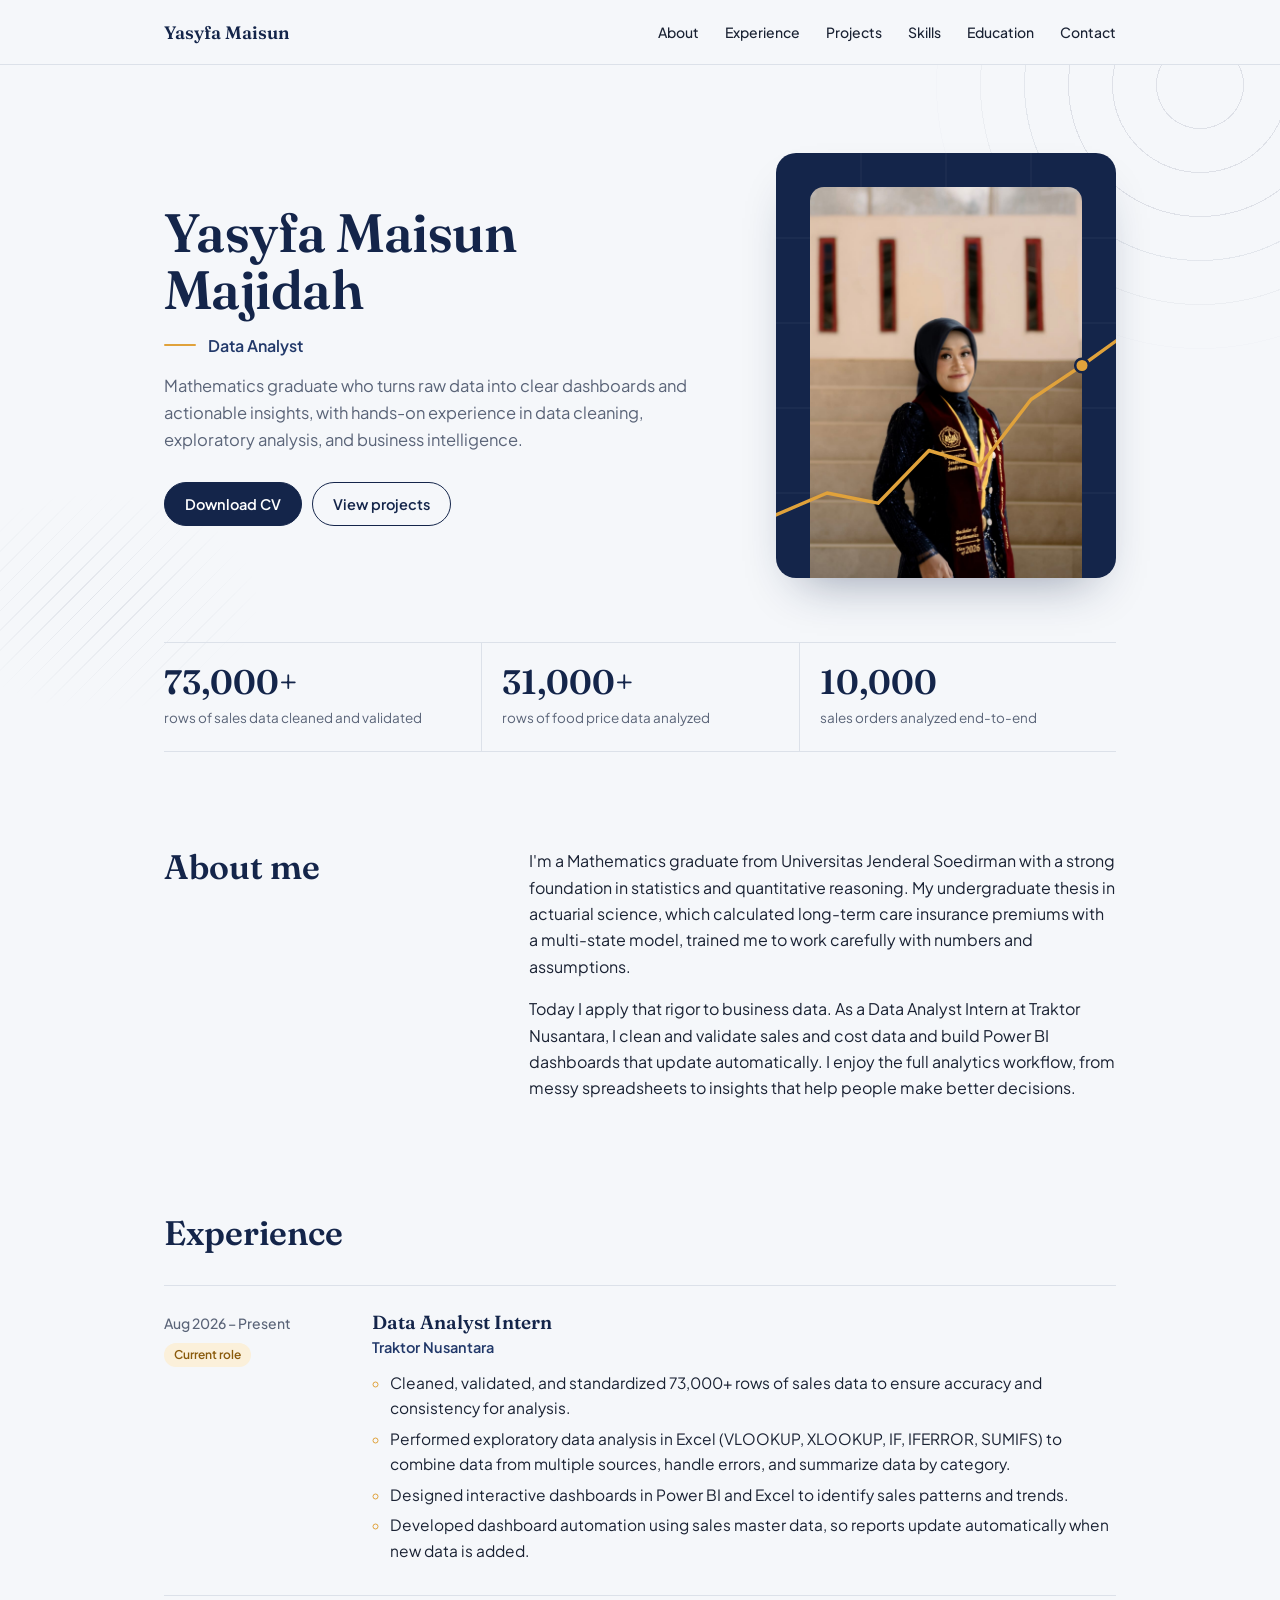
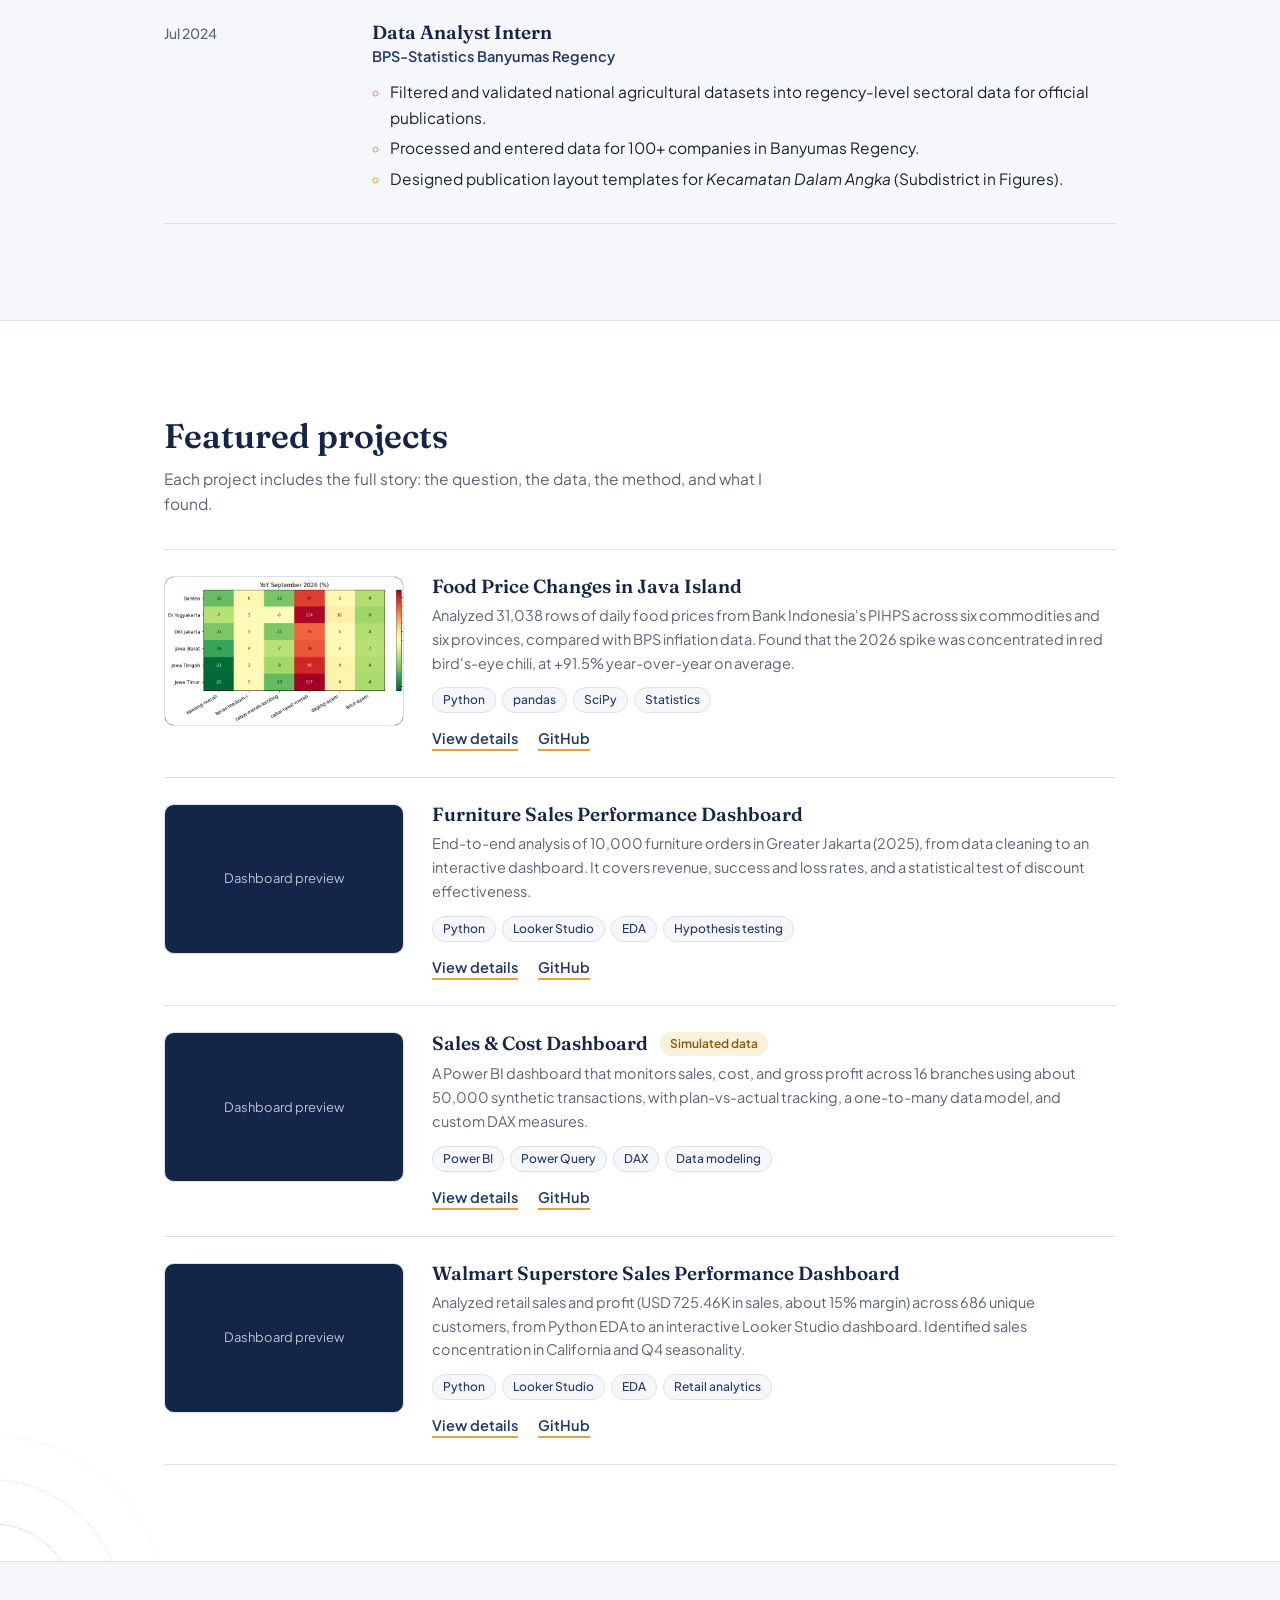
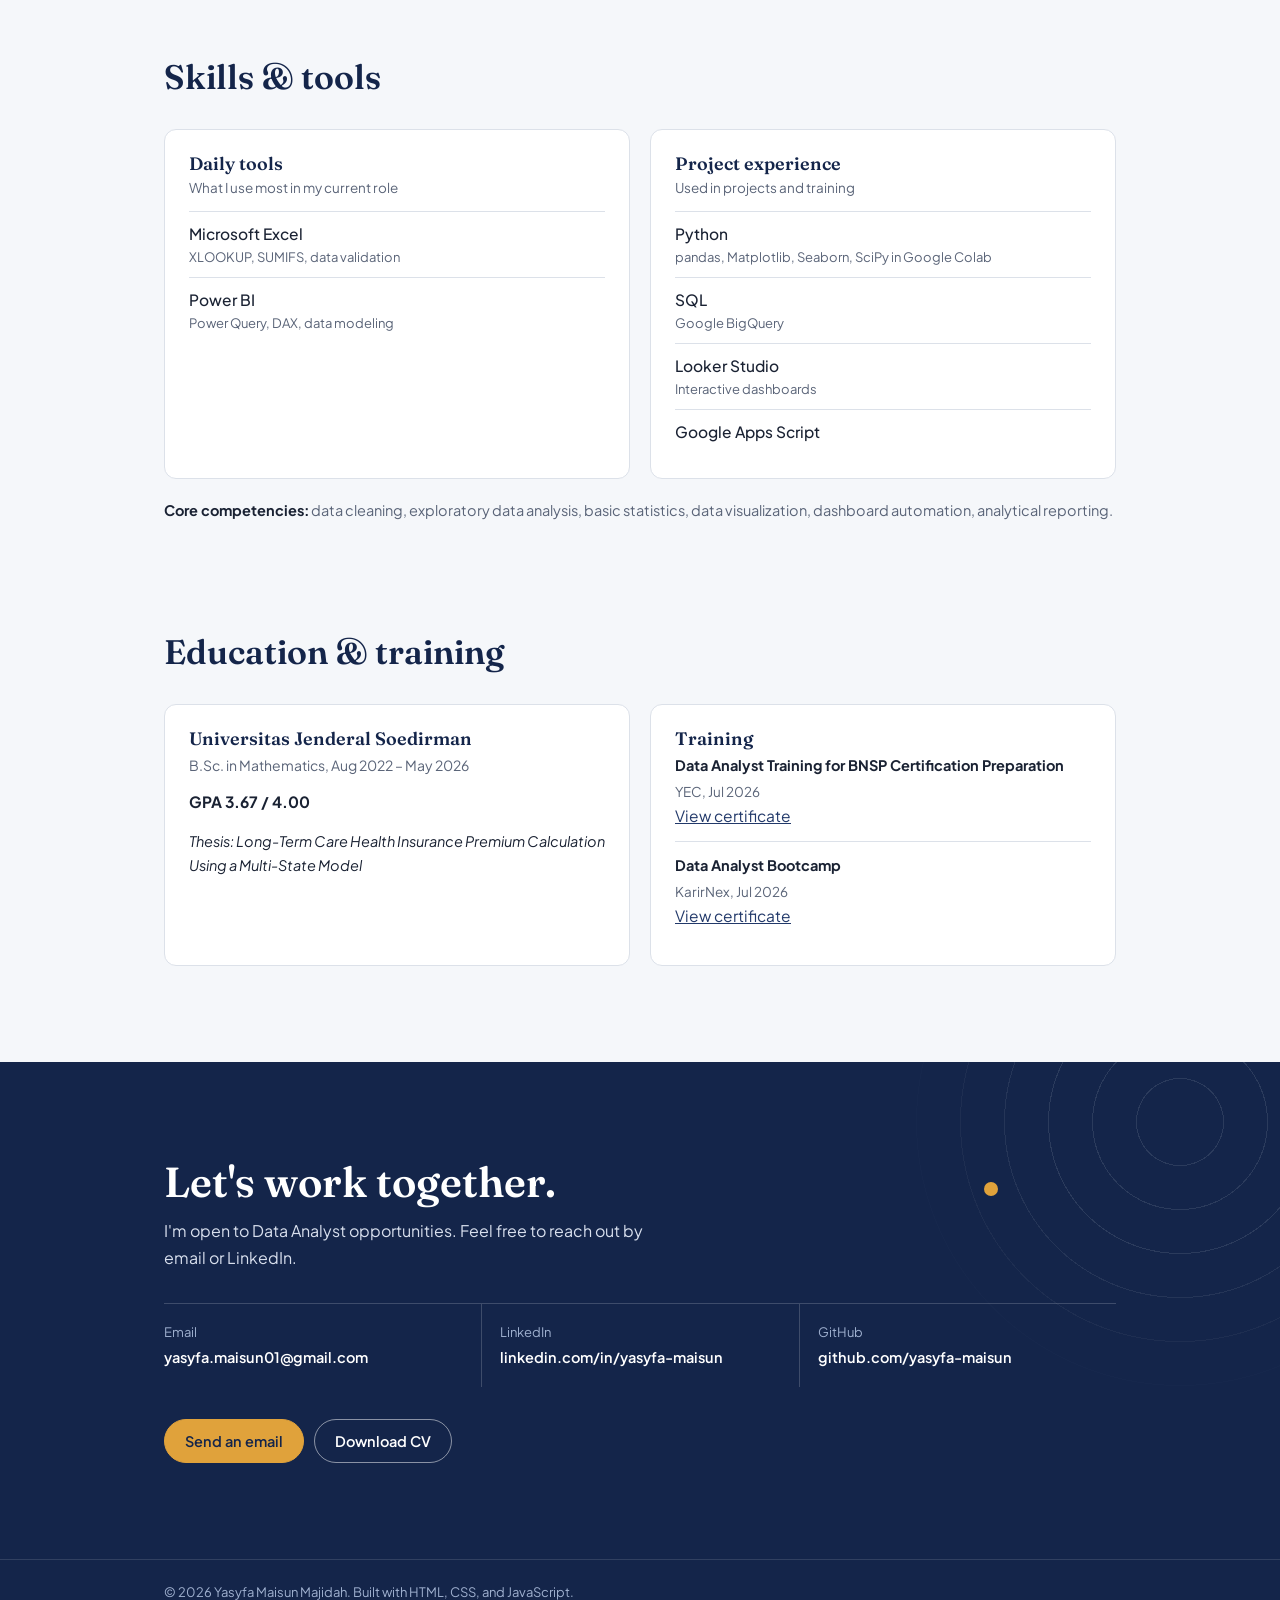
==== commit 406dad4c: "Add files via upload" ====
--- a/index.html
+++ b/index.html
@@ -46,7 +46,7 @@
 
     <!-- ===== HERO (layar pertama yang dilihat recruiter) =====
          Kiri: nama (h1), title, perkenalan, 2 tombol.
-         Kanan: panel foto navy dengan garis grafik amber.
+         Kanan: panel foto navy dengan garis grafik amber. Foto diambil dari assets/photo.jpg
          Bawah: 3 angka utama.
          <span class="deco ..."> = lingkaran & garis abstrak di latar (hanya hiasan). -->
     <section class="hero">
@@ -146,6 +146,7 @@
          Daftar ringkas: setiap <li class="project"> = satu proyek.
          <a class="shot"> = gambar kecil di kiri (bisa diklik).
          <div> di kanan = judul, deskripsi, label tools, link.
+         Gambar Harga Pangan diambil dari assets/pangan-chart-1.png (heatmap).
          Gambar Furniture, Power BI, Walmart diambil langsung dari repo proyekmu (raw.githubusercontent.com).
          Untuk menambah proyek: salin satu blok <li class="project"> ... </li>. -->
     <section class="section projects-band" id="projects">
@@ -285,7 +286,8 @@
     </section>
 
     <!-- ===== CONTACT =====
-         Latar navy penuh. mailto: = membuka aplikasi email pengunjung. -->
+         Latar navy penuh. mailto: = membuka aplikasi email pengunjung.
+         Tombol Download CV mengambil file assets/CV_Yasyfa_Maisun_Majidah.pdf -->
     <section class="section contact" id="contact">
       <span class="deco deco-circles" aria-hidden="true"></span>
       <span class="deco deco-dot" aria-hidden="true"></span>
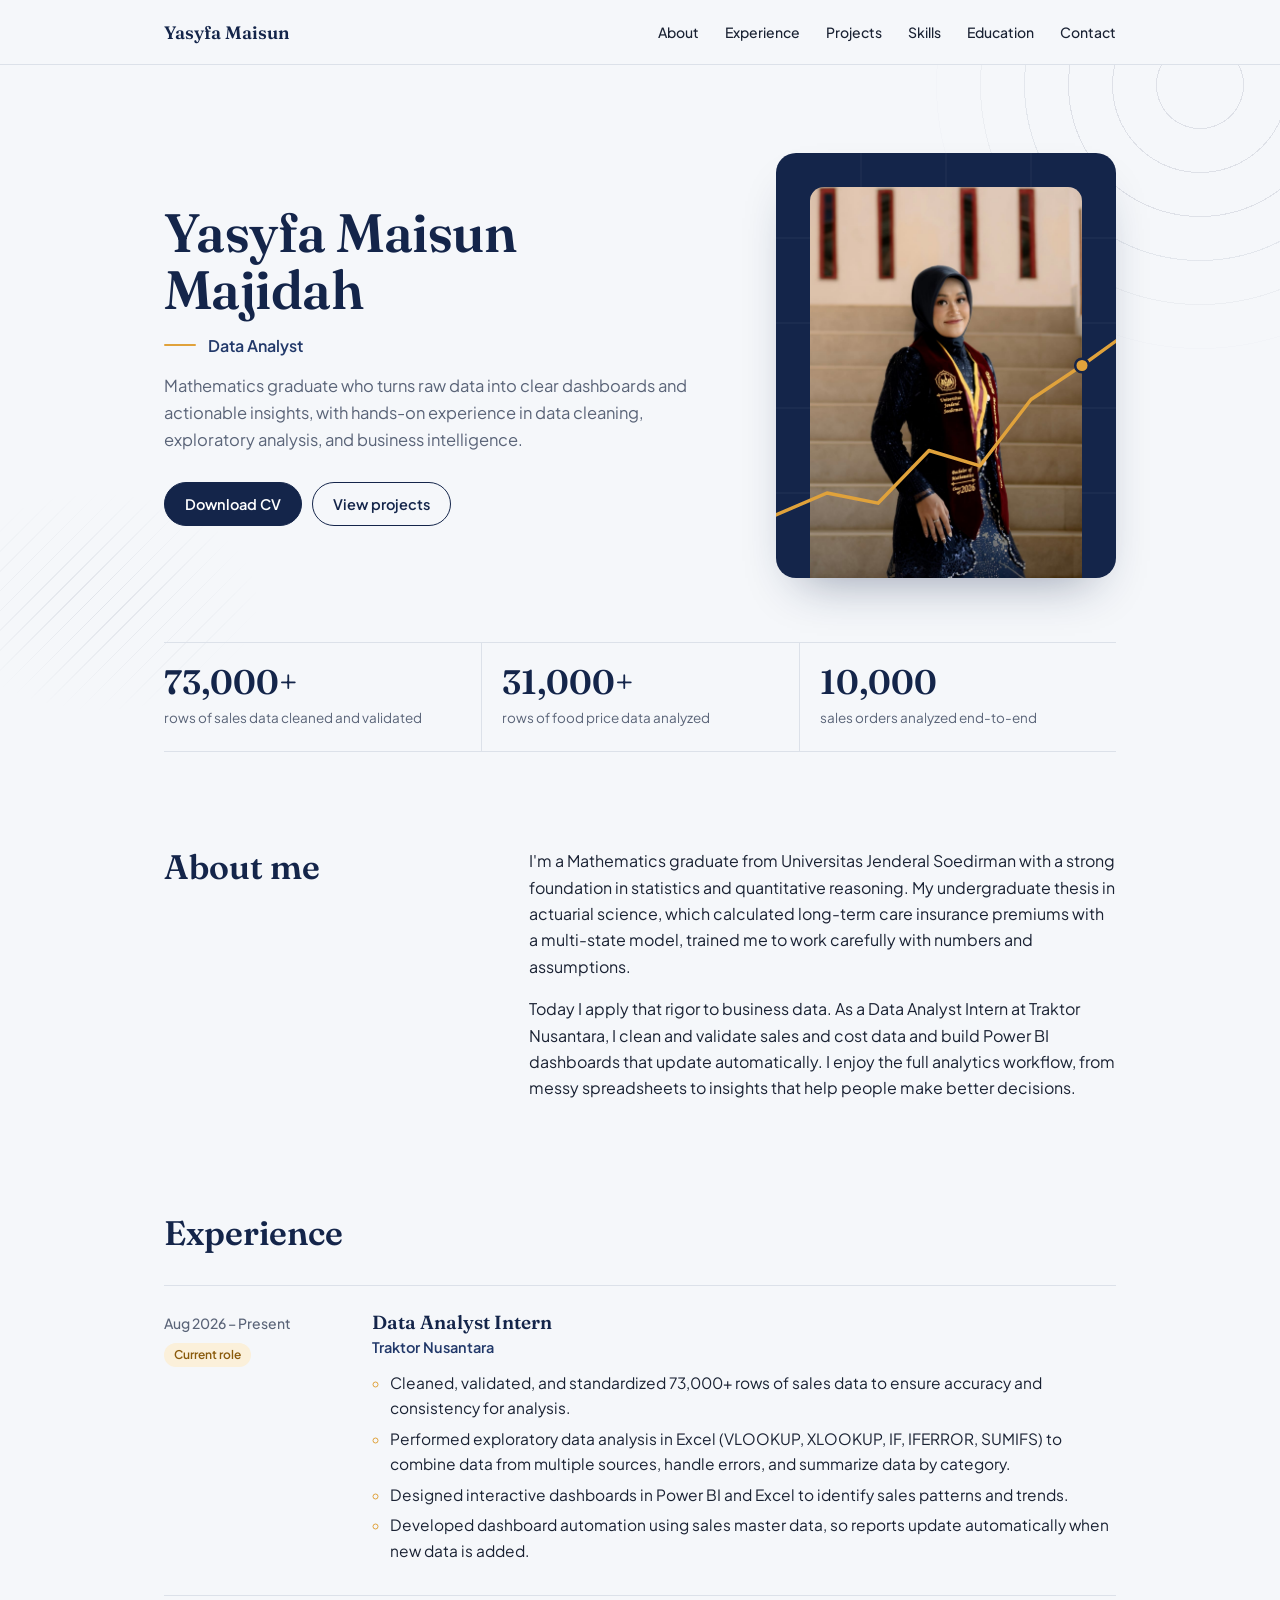
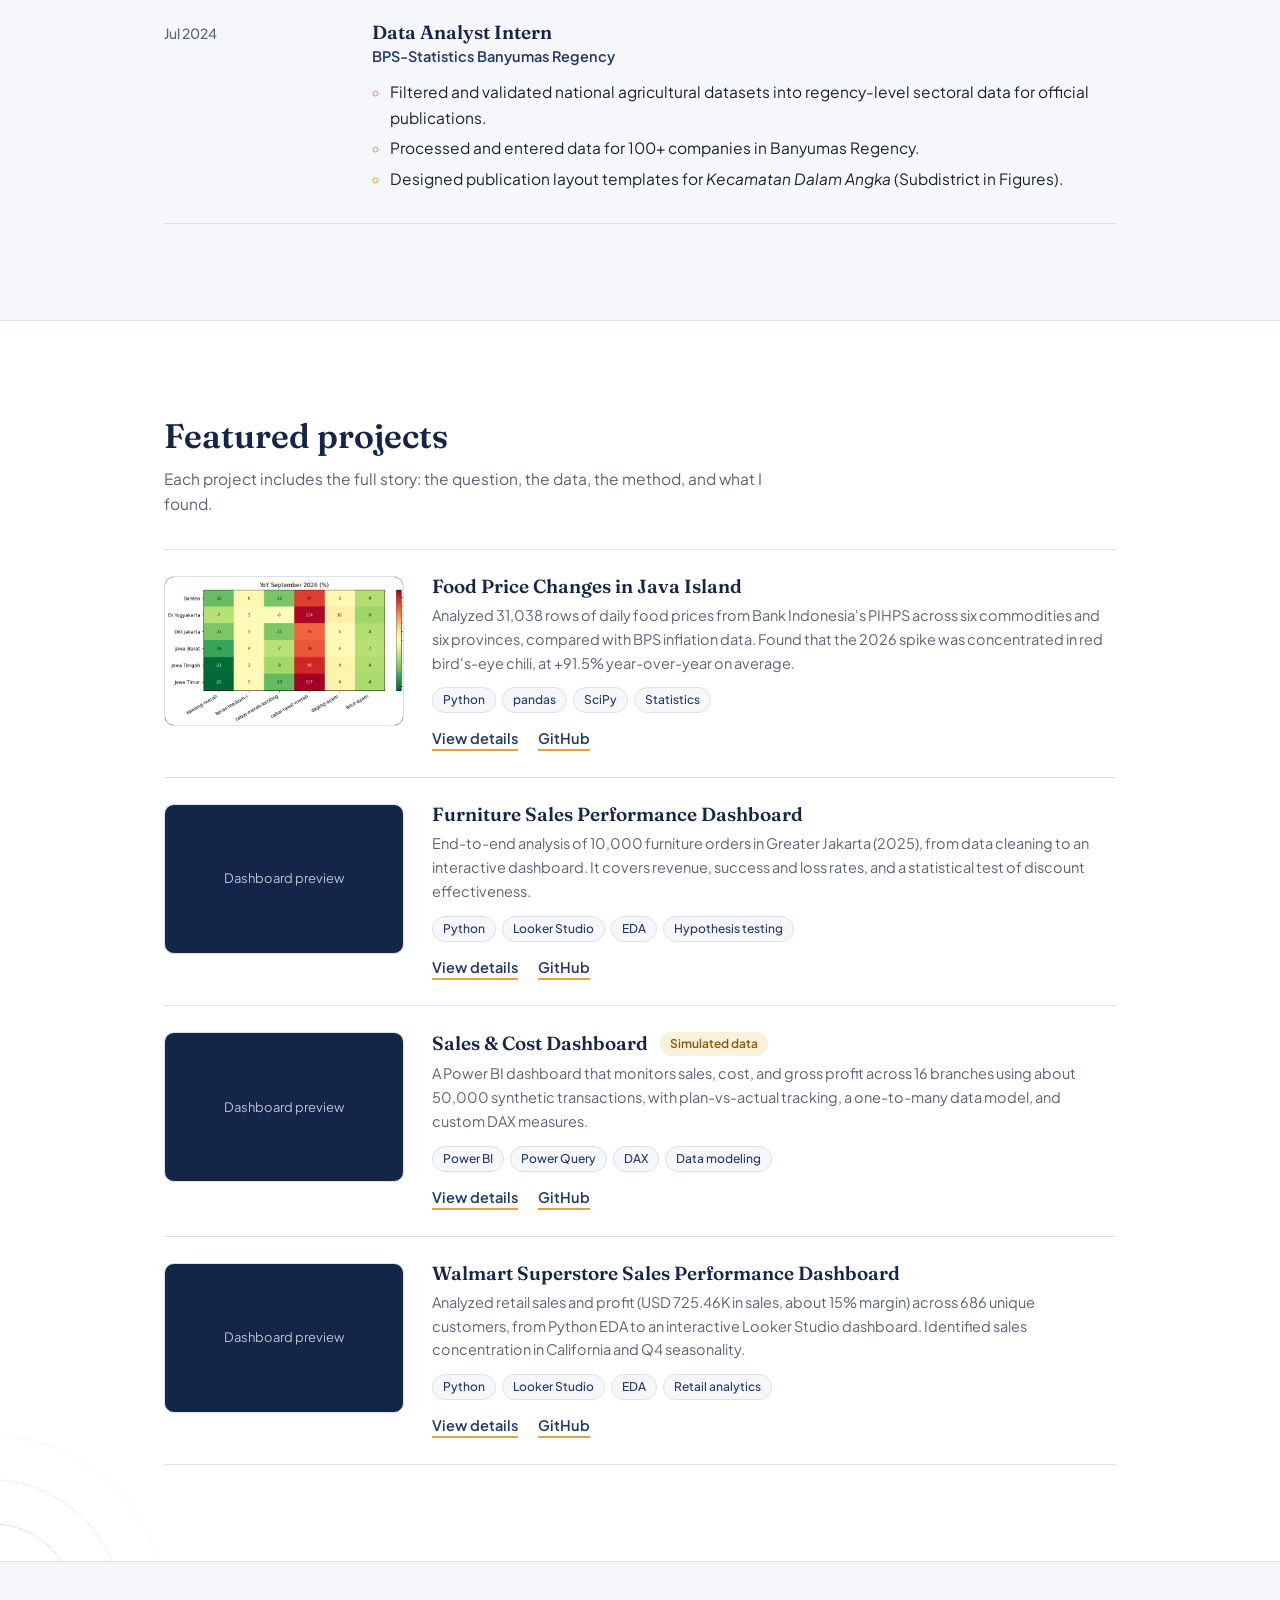
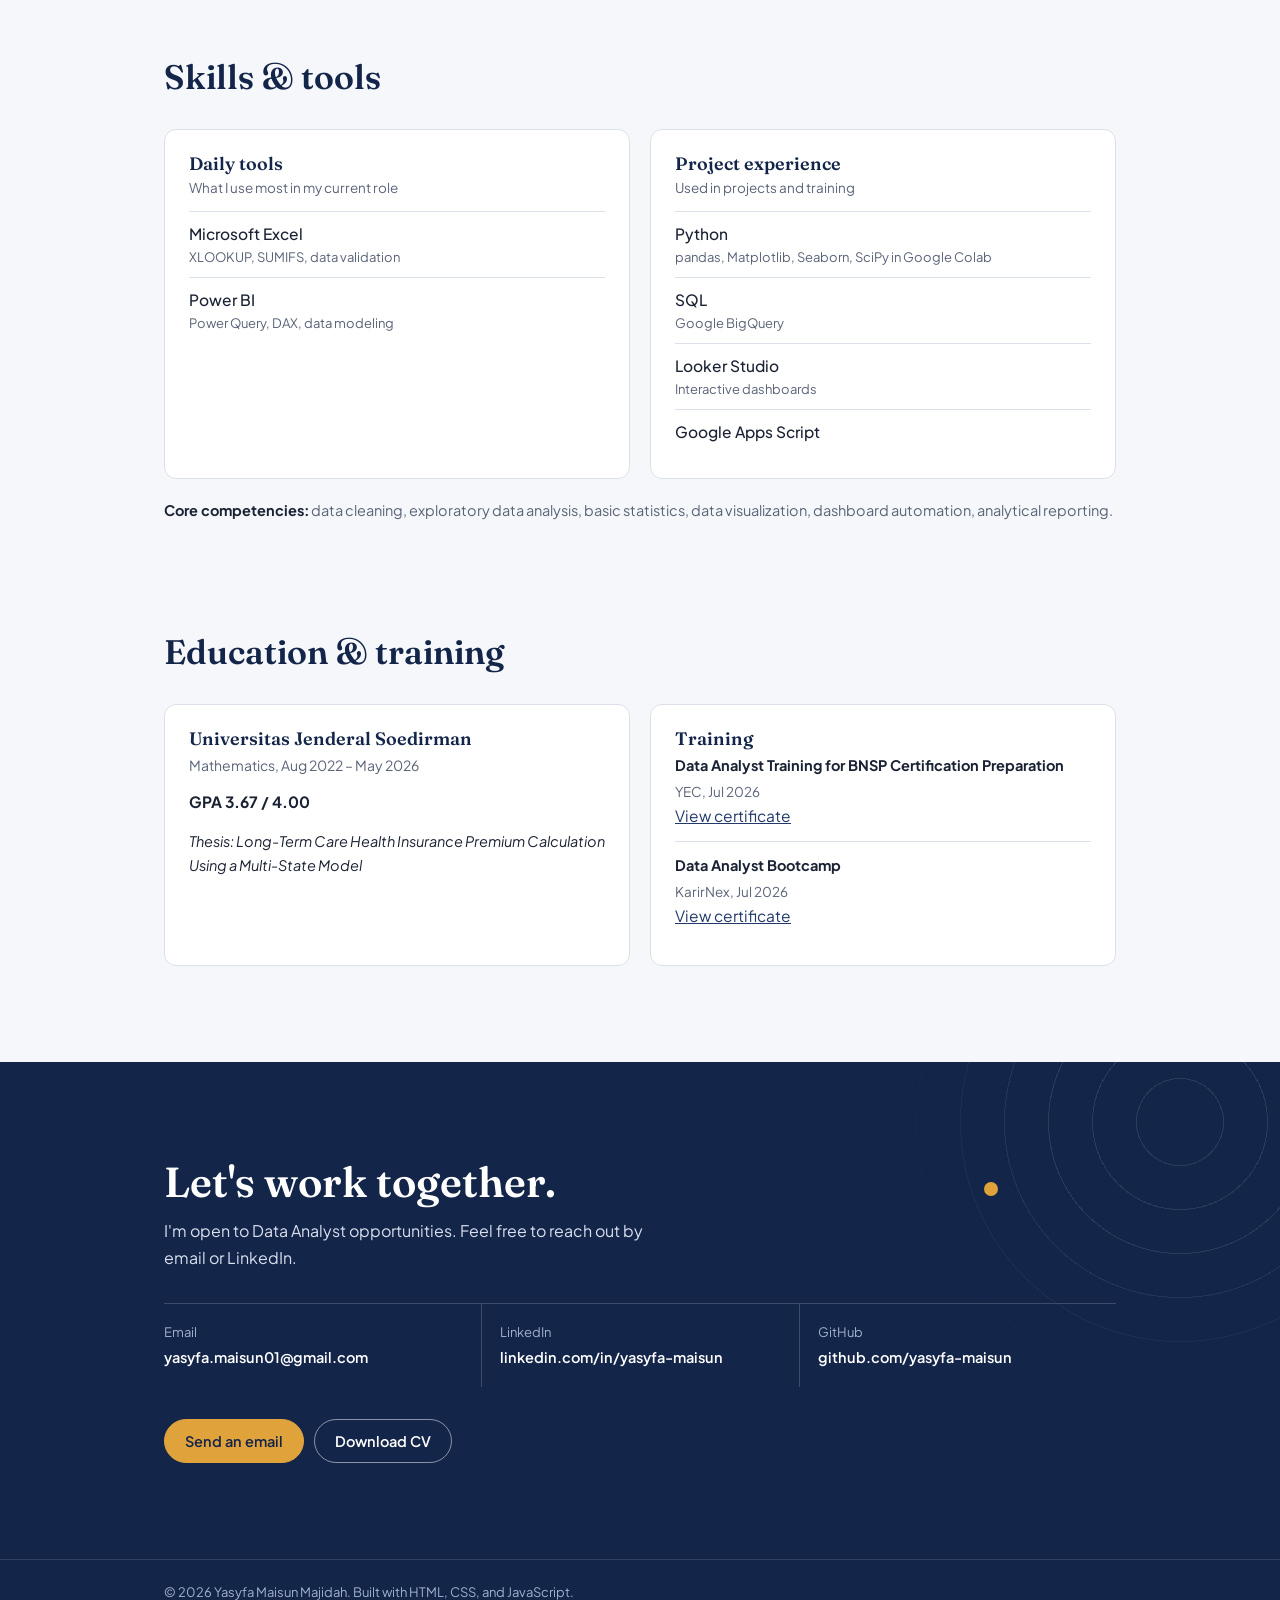
==== commit 9251d73e: "Update index.html" ====
--- a/index.html
+++ b/index.html
@@ -264,7 +264,7 @@
         <div class="edu">
           <div class="edu-card">
             <h3>Universitas Jenderal Soedirman</h3>
-            <p class="meta">B.Sc. in Mathematics, Aug 2022 – May 2026</p>
+            <p class="meta">Mathematics, Aug 2022 – May 2026</p>
             <p><strong>GPA 3.67 / 4.00</strong></p>
             <p class="thesis">Thesis: Long-Term Care Health Insurance Premium Calculation Using a Multi-State Model</p>
           </div>
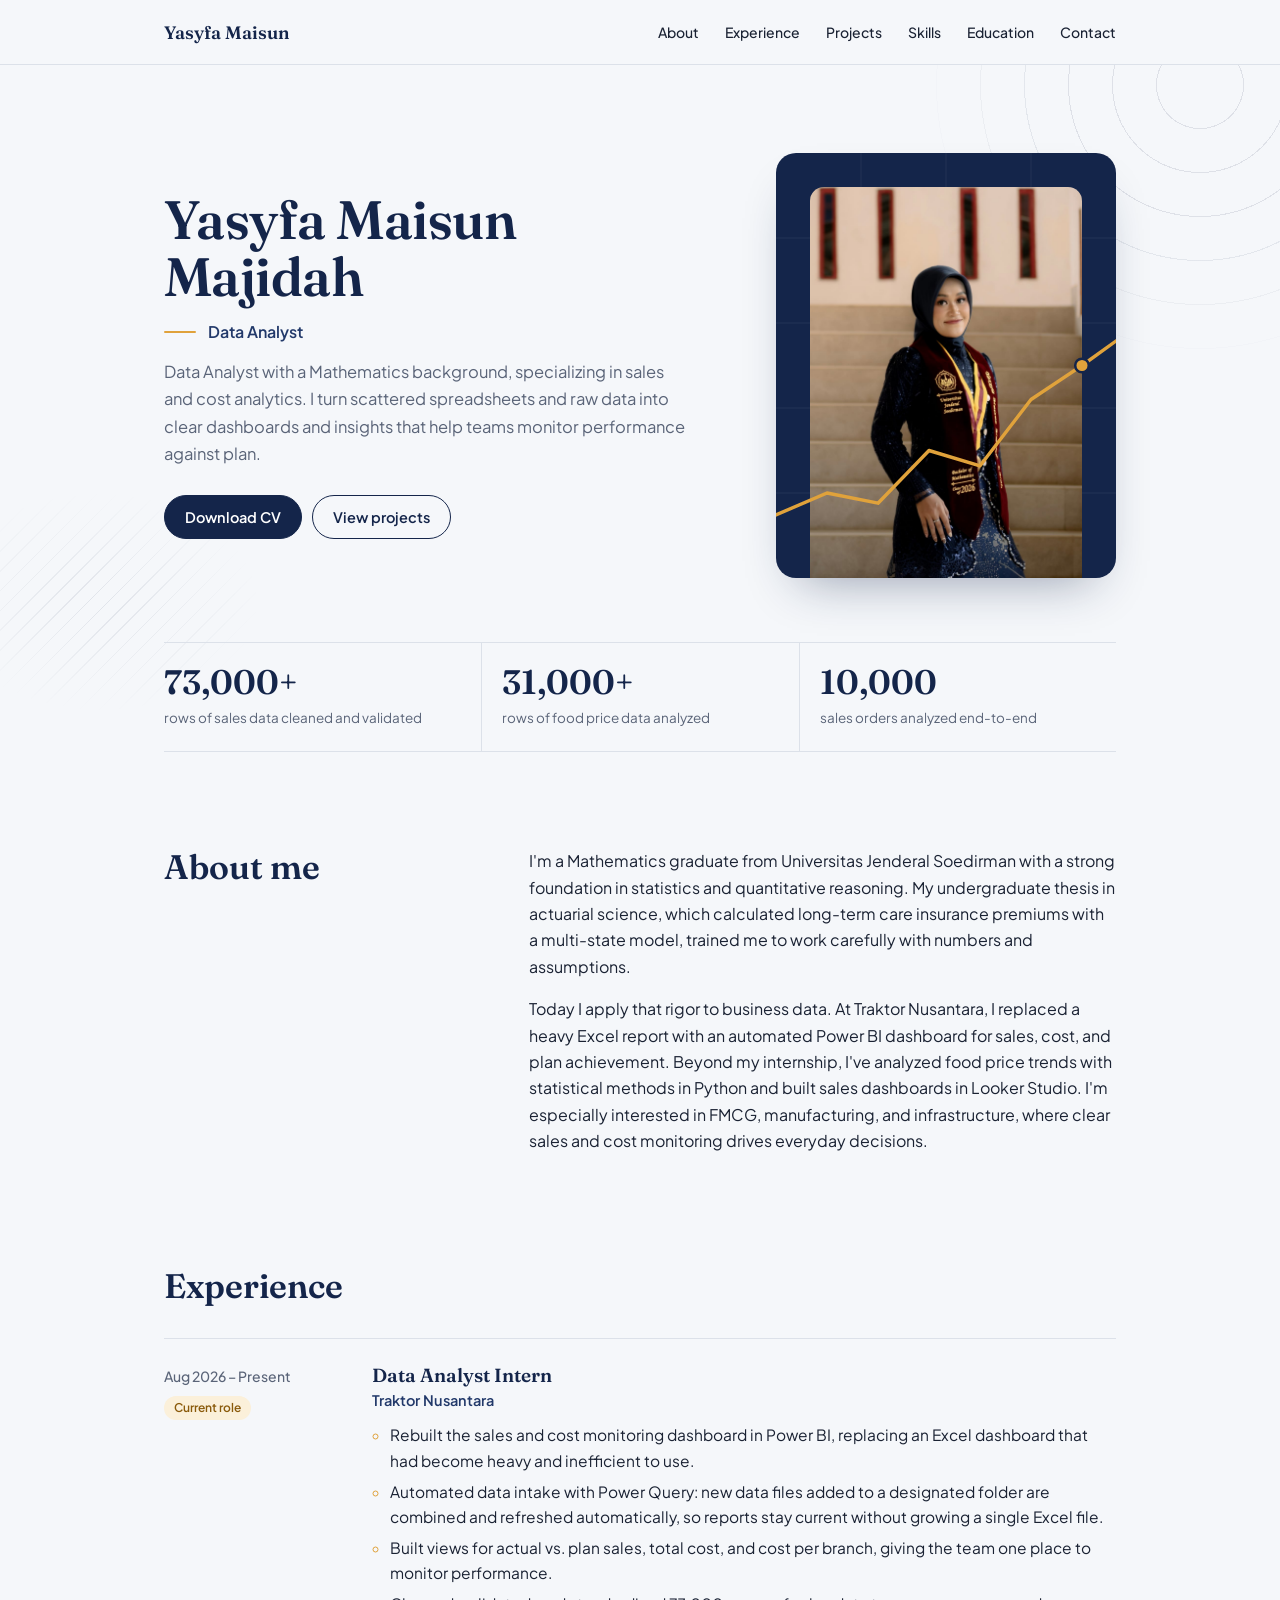
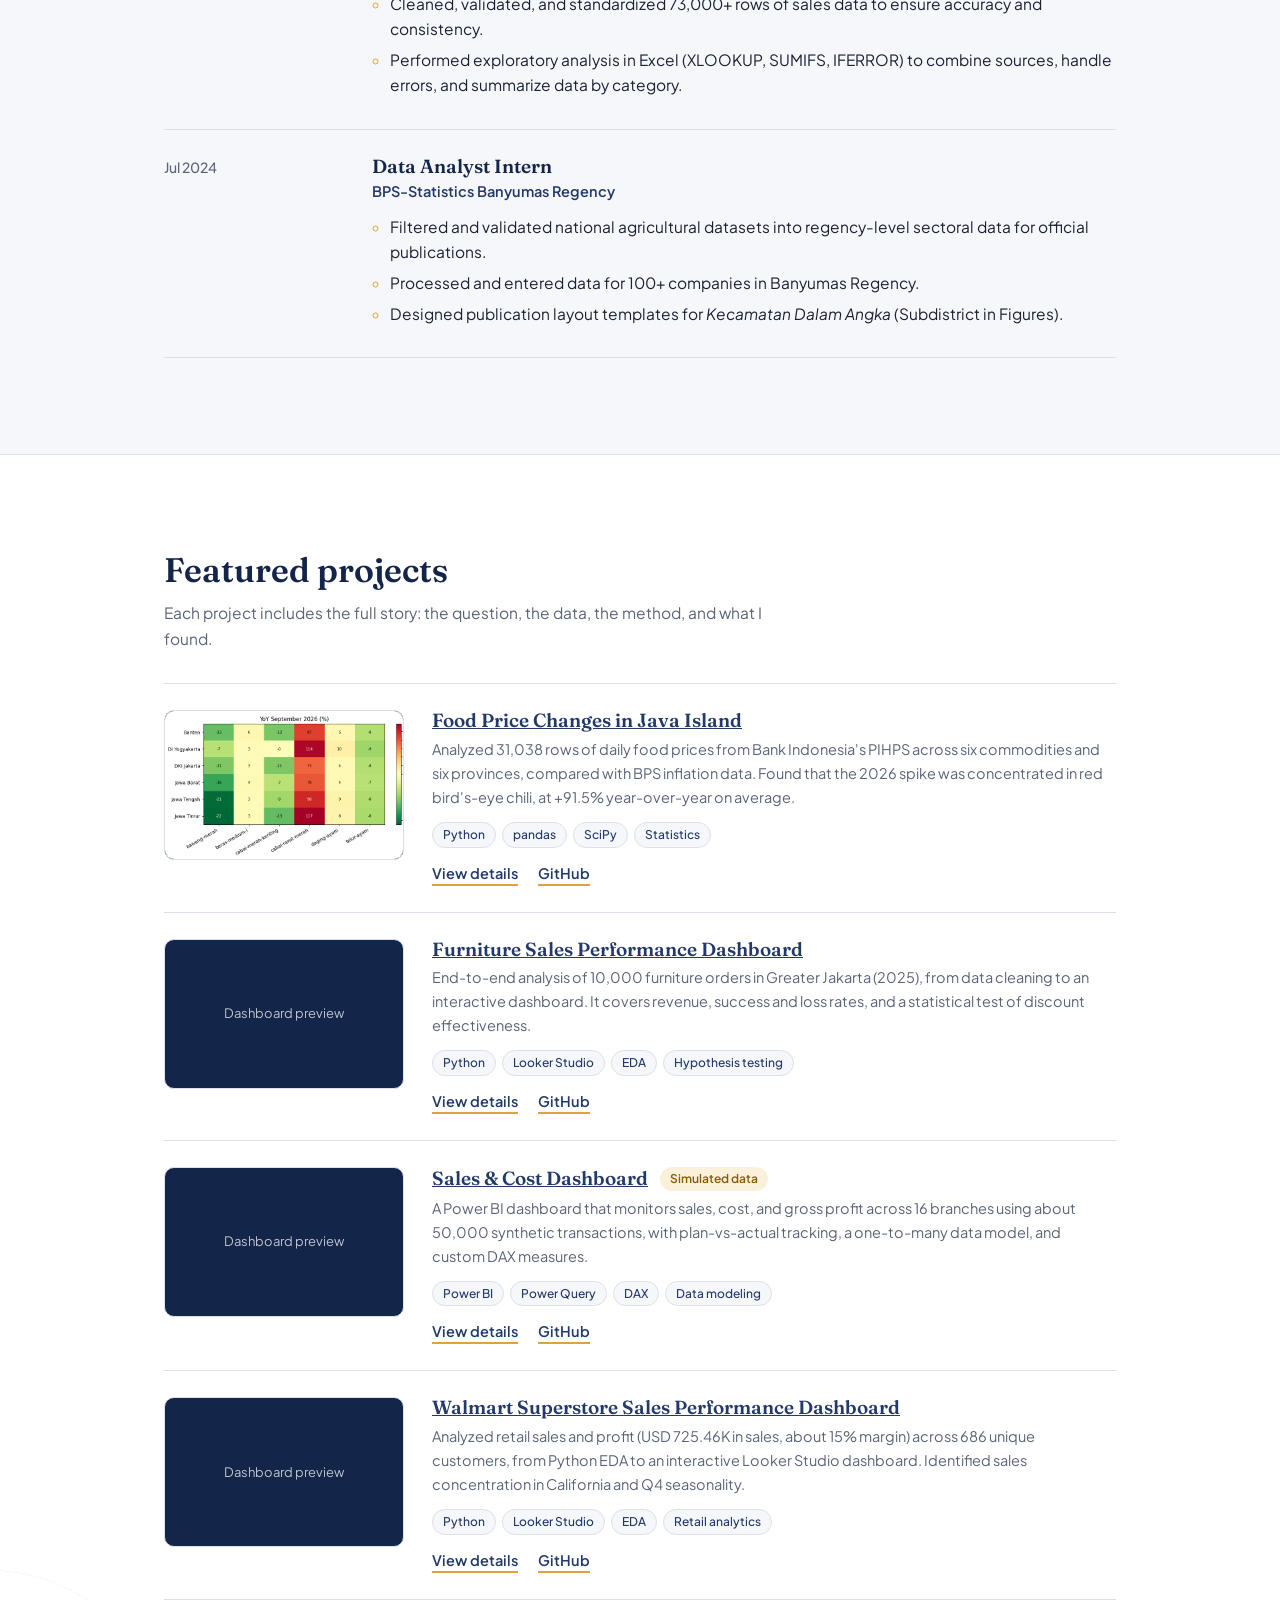
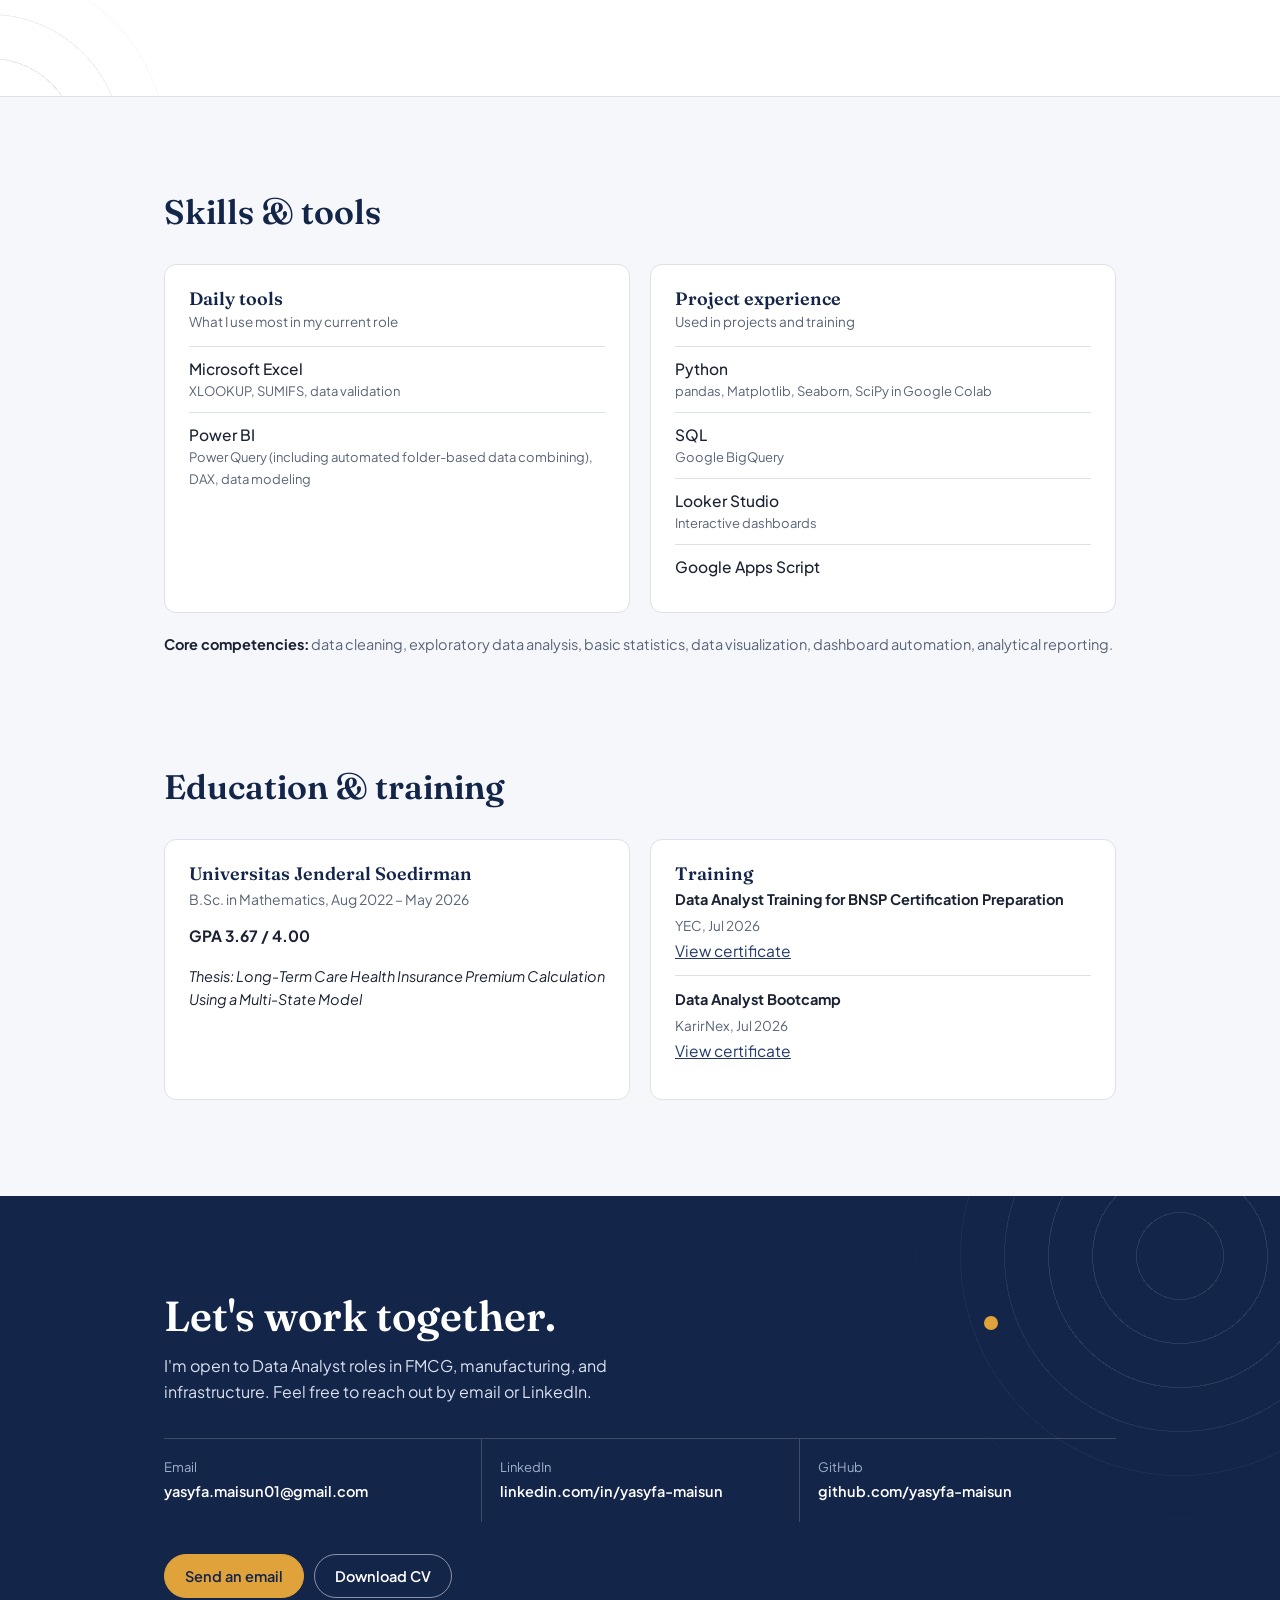
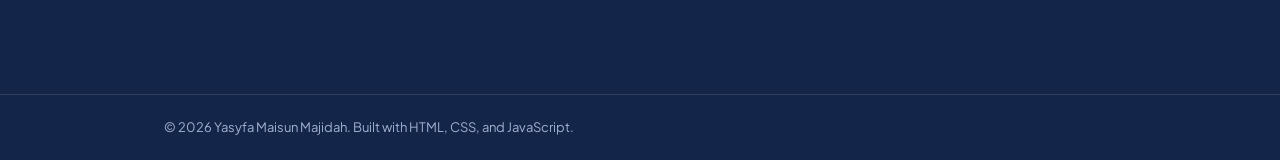
==== commit ee3c6e91: "Add files via upload" ====
--- a/index.html
+++ b/index.html
@@ -13,7 +13,22 @@
   <meta charset="UTF-8">
   <meta name="viewport" content="width=device-width, initial-scale=1.0">
   <title>Yasyfa Maisun Majidah | Data Analyst</title>
-  <meta name="description" content="Portfolio of Yasyfa Maisun Majidah, a Data Analyst with a Mathematics background. Power BI, Excel, Python, SQL and Looker Studio projects.">
+  <meta name="description" content="Portfolio of Yasyfa Maisun Majidah, a Data Analyst specializing in sales and cost analytics with Power BI, Excel, Python, and SQL.">
+  <!-- Ikon kecil di tab browser (favicon) dan di layar utama HP (apple-touch-icon) -->
+  <link rel="icon" href="assets/favicon.svg" type="image/svg+xml">
+  <link rel="icon" href="assets/favicon-32.png" sizes="32x32" type="image/png">
+  <link rel="apple-touch-icon" href="assets/apple-touch-icon.png">
+
+  <!-- Kartu pratinjau saat link dibagikan di LinkedIn / WhatsApp (Open Graph).
+       Alamat gambar & halaman harus lengkap (diawali https://) agar bisa dibaca aplikasi lain. -->
+  <meta property="og:type" content="website">
+  <meta property="og:title" content="Yasyfa Maisun Majidah | Data Analyst">
+  <meta property="og:description" content="Sales and cost analytics with Power BI, Excel, Python, and SQL. Portfolio of data analysis projects.">
+  <meta property="og:url" content="https://yasyfa-maisun.github.io/">
+  <meta property="og:image" content="https://yasyfa-maisun.github.io/assets/photo.jpg">
+  <meta property="og:image:alt" content="Portrait of Yasyfa Maisun Majidah">
+  <meta name="twitter:card" content="summary">
+
   <link rel="preconnect" href="https://fonts.googleapis.com">
   <link rel="preconnect" href="https://fonts.gstatic.com" crossorigin>
   <link href="https://fonts.googleapis.com/css2?family=Fraunces:opsz,wght@9..144,500;9..144,600&family=Plus+Jakarta+Sans:wght@400;500;600;700&display=swap" rel="stylesheet">
@@ -57,7 +72,7 @@
           <div class="hero-text">
             <h1>Yasyfa Maisun Majidah</h1>
             <p class="role">Data Analyst</p>
-            <p class="intro">Mathematics graduate who turns raw data into clear dashboards and actionable insights, with hands-on experience in data cleaning, exploratory analysis, and business intelligence.</p>
+            <p class="intro">Data Analyst with a Mathematics background, specializing in sales and cost analytics. I turn scattered spreadsheets and raw data into clear dashboards and insights that help teams monitor performance against plan.</p>
             <div class="btn-row">
               <!-- UBAH: nama file CV harus sama persis dengan file di folder assets -->
               <a class="btn btn-primary" href="assets/CV_Yasyfa_Maisun_Majidah.pdf" target="_blank" rel="noopener">Download CV</a>
@@ -100,7 +115,7 @@
         <h2>About me</h2>
         <div class="about-text">
           <p>I'm a Mathematics graduate from Universitas Jenderal Soedirman with a strong foundation in statistics and quantitative reasoning. My undergraduate thesis in actuarial science, which calculated long-term care insurance premiums with a multi-state model, trained me to work carefully with numbers and assumptions.</p>
-          <p>Today I apply that rigor to business data. As a Data Analyst Intern at Traktor Nusantara, I clean and validate sales and cost data and build Power BI dashboards that update automatically. I enjoy the full analytics workflow, from messy spreadsheets to insights that help people make better decisions.</p>
+          <p>Today I apply that rigor to business data. At Traktor Nusantara, I replaced a heavy Excel report with an automated Power BI dashboard for sales, cost, and plan achievement. Beyond my internship, I've analyzed food price trends with statistical methods in Python and built sales dashboards in Looker Studio. I'm especially interested in FMCG, manufacturing, and infrastructure, where clear sales and cost monitoring drives everyday decisions.</p>
         </div>
       </div>
     </section>
@@ -119,10 +134,11 @@
               <h3>Data Analyst Intern</h3>
               <p class="org">Traktor Nusantara</p>
               <ul>
-                <li>Cleaned, validated, and standardized 73,000+ rows of sales data to ensure accuracy and consistency for analysis.</li>
-                <li>Performed exploratory data analysis in Excel (VLOOKUP, XLOOKUP, IF, IFERROR, SUMIFS) to combine data from multiple sources, handle errors, and summarize data by category.</li>
-                <li>Designed interactive dashboards in Power BI and Excel to identify sales patterns and trends.</li>
-                <li>Developed dashboard automation using sales master data, so reports update automatically when new data is added.</li>
+                <li>Rebuilt the sales and cost monitoring dashboard in Power BI, replacing an Excel dashboard that had become heavy and inefficient to use.</li>
+                <li>Automated data intake with Power Query: new data files added to a designated folder are combined and refreshed automatically, so reports stay current without growing a single Excel file.</li>
+                <li>Built views for actual vs. plan sales, total cost, and cost per branch, giving the team one place to monitor performance.</li>
+                <li>Cleaned, validated, and standardized 73,000+ rows of sales data to ensure accuracy and consistency.</li>
+                <li>Performed exploratory analysis in Excel (XLOOKUP, SUMIFS, IFERROR) to combine sources, handle errors, and summarize data by category.</li>
               </ul>
             </div>
           </li>
@@ -163,7 +179,7 @@
             </a>
             <div>
               <div class="project-title">
-                <h3>Food Price Changes in Java Island</h3>
+                <h3><a class="title-link" href="projects/harga-pangan.html">Food Price Changes in Java Island</a></h3>
               </div>
               <p>Analyzed 31,038 rows of daily food prices from Bank Indonesia's PIHPS across six commodities and six provinces, compared with BPS inflation data. Found that the 2026 spike was concentrated in red bird's-eye chili, at +91.5% year-over-year on average.</p>
               <ul class="tags"><li>Python</li><li>pandas</li><li>SciPy</li><li>Statistics</li></ul>
@@ -179,7 +195,7 @@
             </a>
             <div>
               <div class="project-title">
-                <h3>Furniture Sales Performance Dashboard</h3>
+                <h3><a class="title-link" href="projects/furniture.html">Furniture Sales Performance Dashboard</a></h3>
               </div>
               <p>End-to-end analysis of 10,000 furniture orders in Greater Jakarta (2025), from data cleaning to an interactive dashboard. It covers revenue, success and loss rates, and a statistical test of discount effectiveness.</p>
               <ul class="tags"><li>Python</li><li>Looker Studio</li><li>EDA</li><li>Hypothesis testing</li></ul>
@@ -195,7 +211,7 @@
             </a>
             <div>
               <div class="project-title">
-                <h3>Sales &amp; Cost Dashboard</h3>
+                <h3><a class="title-link" href="projects/powerbi-sales-cost.html">Sales &amp; Cost Dashboard</a></h3>
                 <span class="badge">Simulated data</span>
               </div>
               <p>A Power BI dashboard that monitors sales, cost, and gross profit across 16 branches using about 50,000 synthetic transactions, with plan-vs-actual tracking, a one-to-many data model, and custom DAX measures.</p>
@@ -212,7 +228,7 @@
             </a>
             <div>
               <div class="project-title">
-                <h3>Walmart Superstore Sales Performance Dashboard</h3>
+                <h3><a class="title-link" href="projects/walmart.html">Walmart Superstore Sales Performance Dashboard</a></h3>
               </div>
               <p>Analyzed retail sales and profit (USD 725.46K in sales, about 15% margin) across 686 unique customers, from Python EDA to an interactive Looker Studio dashboard. Identified sales concentration in California and Q4 seasonality.</p>
               <ul class="tags"><li>Python</li><li>Looker Studio</li><li>EDA</li><li>Retail analytics</li></ul>
@@ -238,7 +254,7 @@
             <p class="hint">What I use most in my current role</p>
             <ul class="skill-list">
               <li>Microsoft Excel<span>XLOOKUP, SUMIFS, data validation</span></li>
-              <li>Power BI<span>Power Query, DAX, data modeling</span></li>
+              <li>Power BI<span>Power Query (including automated folder-based data combining), DAX, data modeling</span></li>
             </ul>
           </div>
           <div class="skill-group">
@@ -264,7 +280,7 @@
         <div class="edu">
           <div class="edu-card">
             <h3>Universitas Jenderal Soedirman</h3>
-            <p class="meta">Mathematics, Aug 2022 – May 2026</p>
+            <p class="meta">B.Sc. in Mathematics, Aug 2022 – May 2026</p>
             <p><strong>GPA 3.67 / 4.00</strong></p>
             <p class="thesis">Thesis: Long-Term Care Health Insurance Premium Calculation Using a Multi-State Model</p>
           </div>
@@ -293,7 +309,7 @@
       <span class="deco deco-dot" aria-hidden="true"></span>
       <div class="wrap">
         <h2>Let's work together.</h2>
-        <p class="lead">I'm open to Data Analyst opportunities. Feel free to reach out by email or LinkedIn.</p>
+        <p class="lead">I'm open to Data Analyst roles in FMCG, manufacturing, and infrastructure. Feel free to reach out by email or LinkedIn.</p>
         <ul class="contact-list">
           <li><span>Email</span><a href="mailto:yasyfa.maisun01@gmail.com">yasyfa.maisun01@gmail.com</a></li>
           <li><span>LinkedIn</span><a href="https://www.linkedin.com/in/yasyfa-maisun" target="_blank" rel="noopener">linkedin.com/in/yasyfa-maisun</a></li>
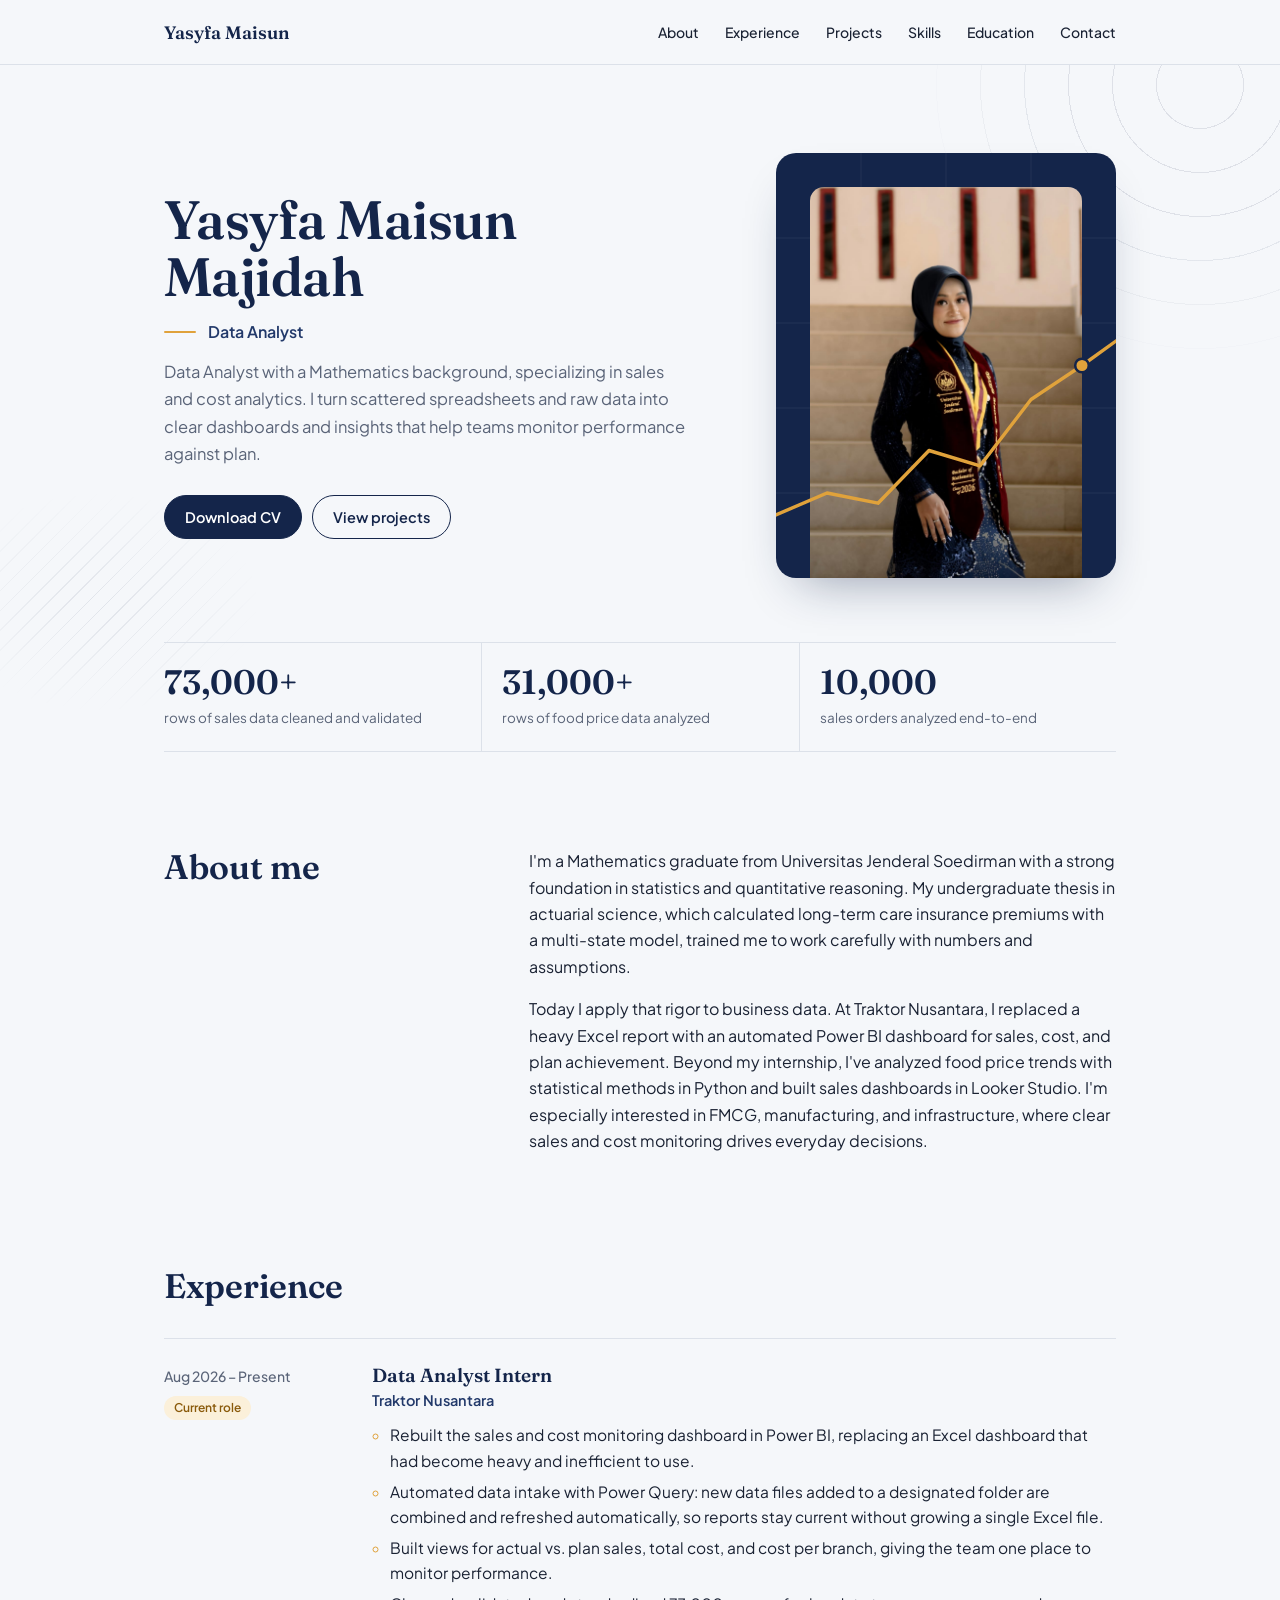
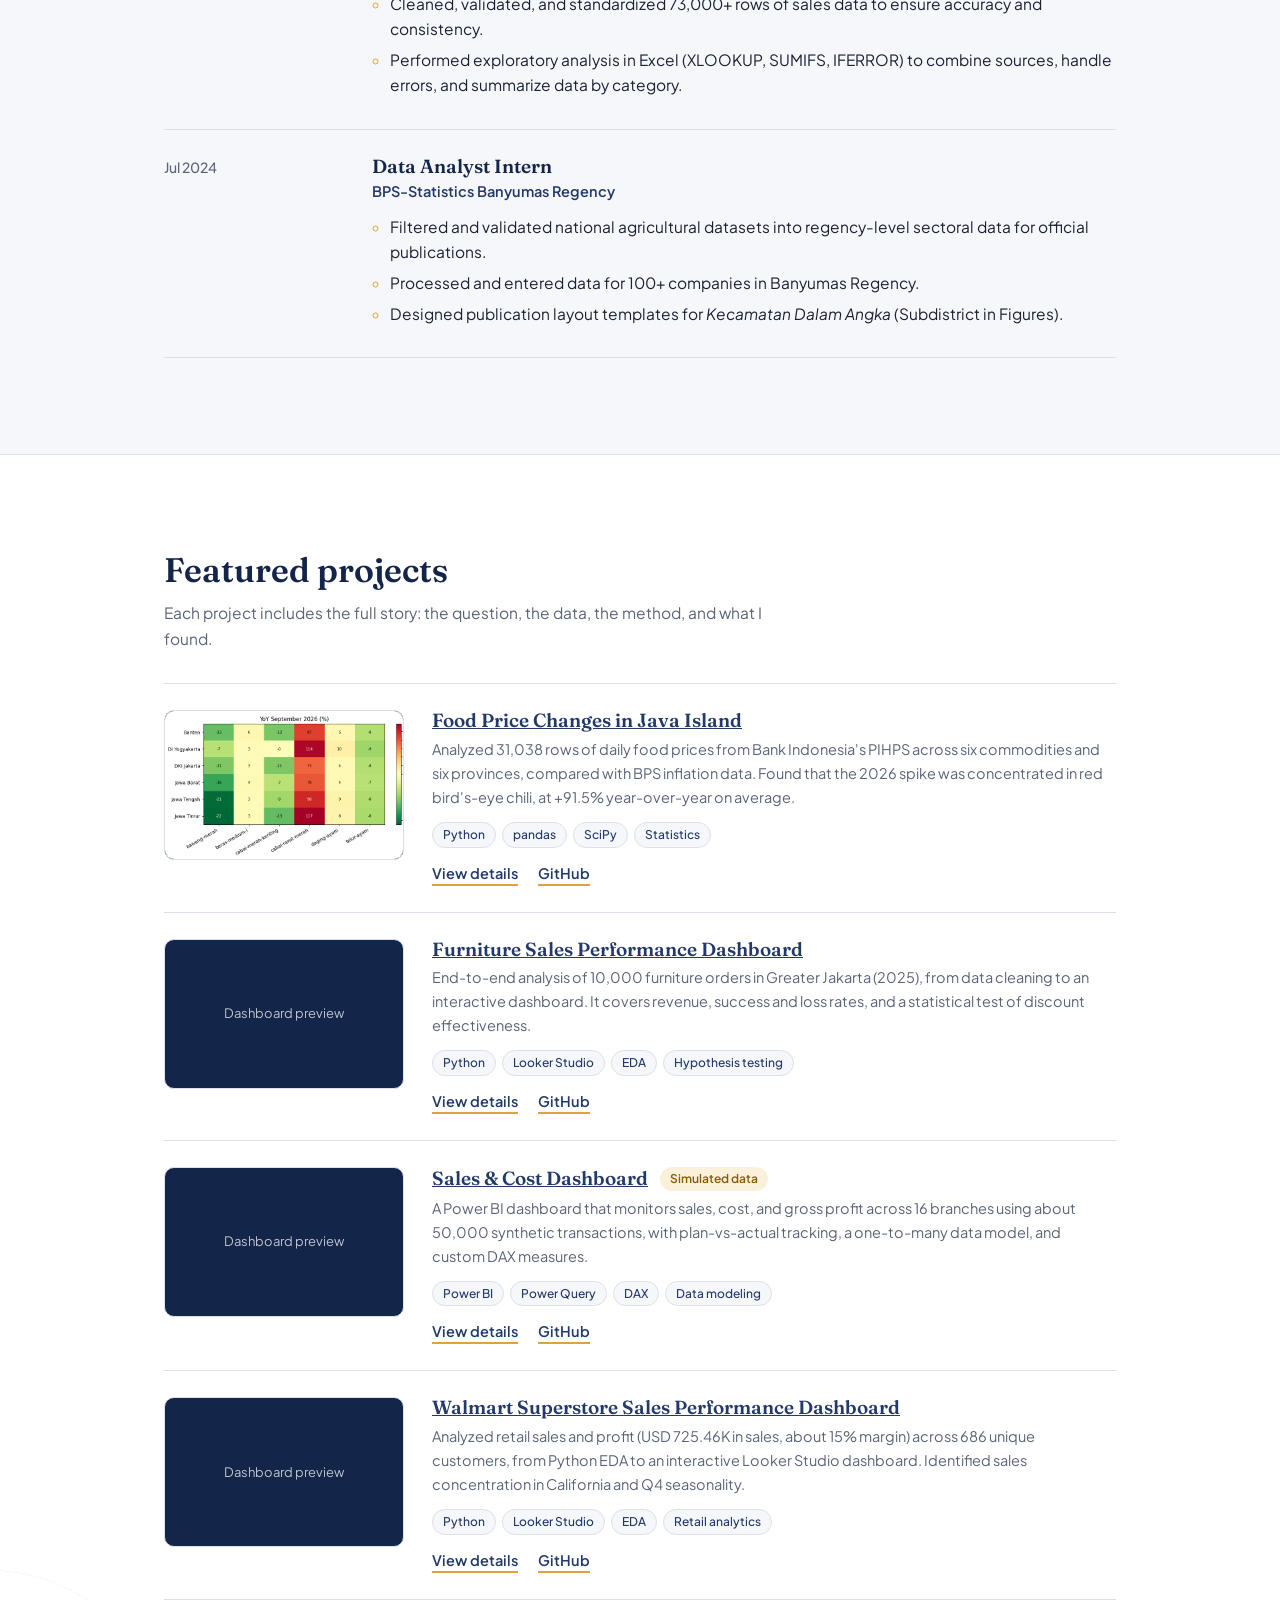
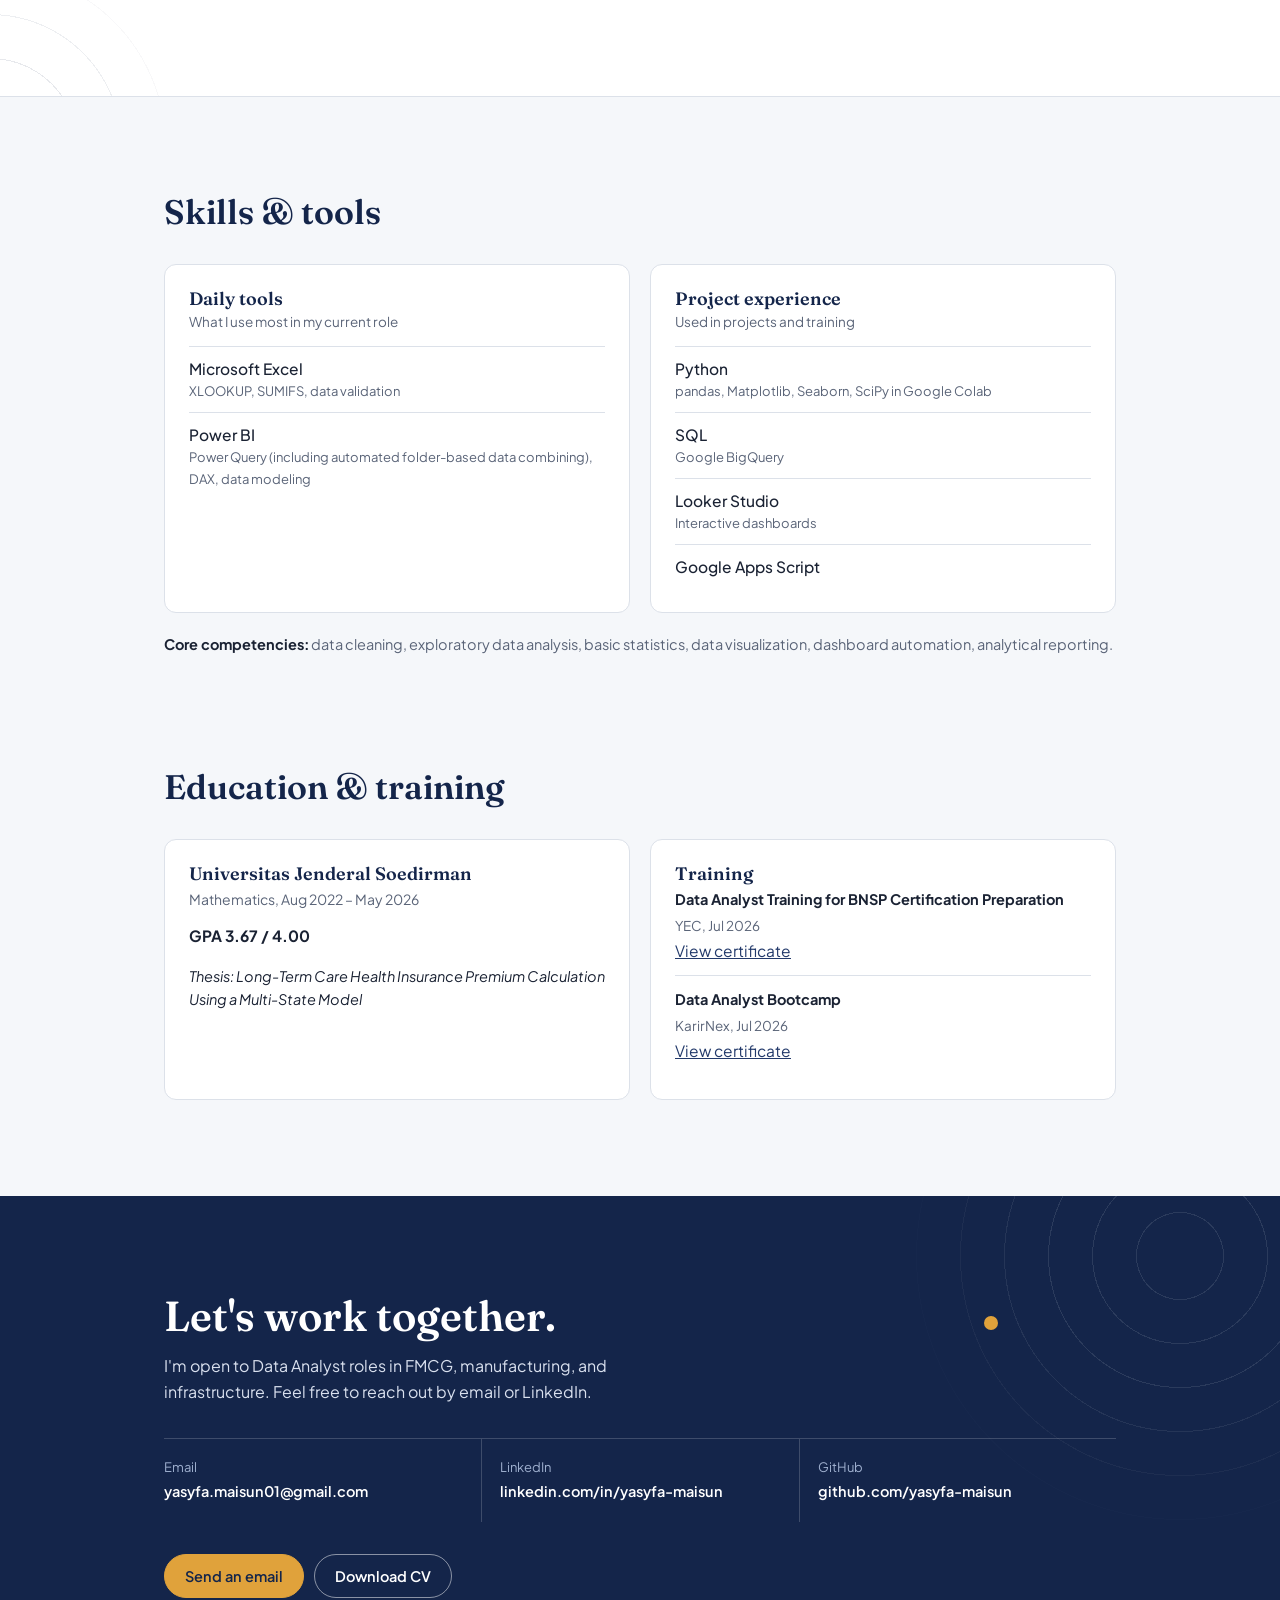
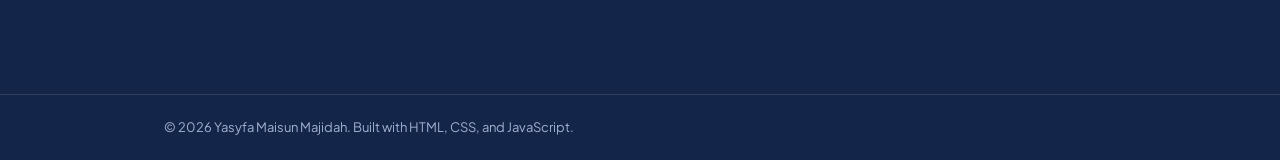
==== commit ed4b312d: "Update education degree description in index.html" ====
--- a/index.html
+++ b/index.html
@@ -280,7 +280,7 @@
         <div class="edu">
           <div class="edu-card">
             <h3>Universitas Jenderal Soedirman</h3>
-            <p class="meta">B.Sc. in Mathematics, Aug 2022 – May 2026</p>
+            <p class="meta">Mathematics, Aug 2022 – May 2026</p>
             <p><strong>GPA 3.67 / 4.00</strong></p>
             <p class="thesis">Thesis: Long-Term Care Health Insurance Premium Calculation Using a Multi-State Model</p>
           </div>
